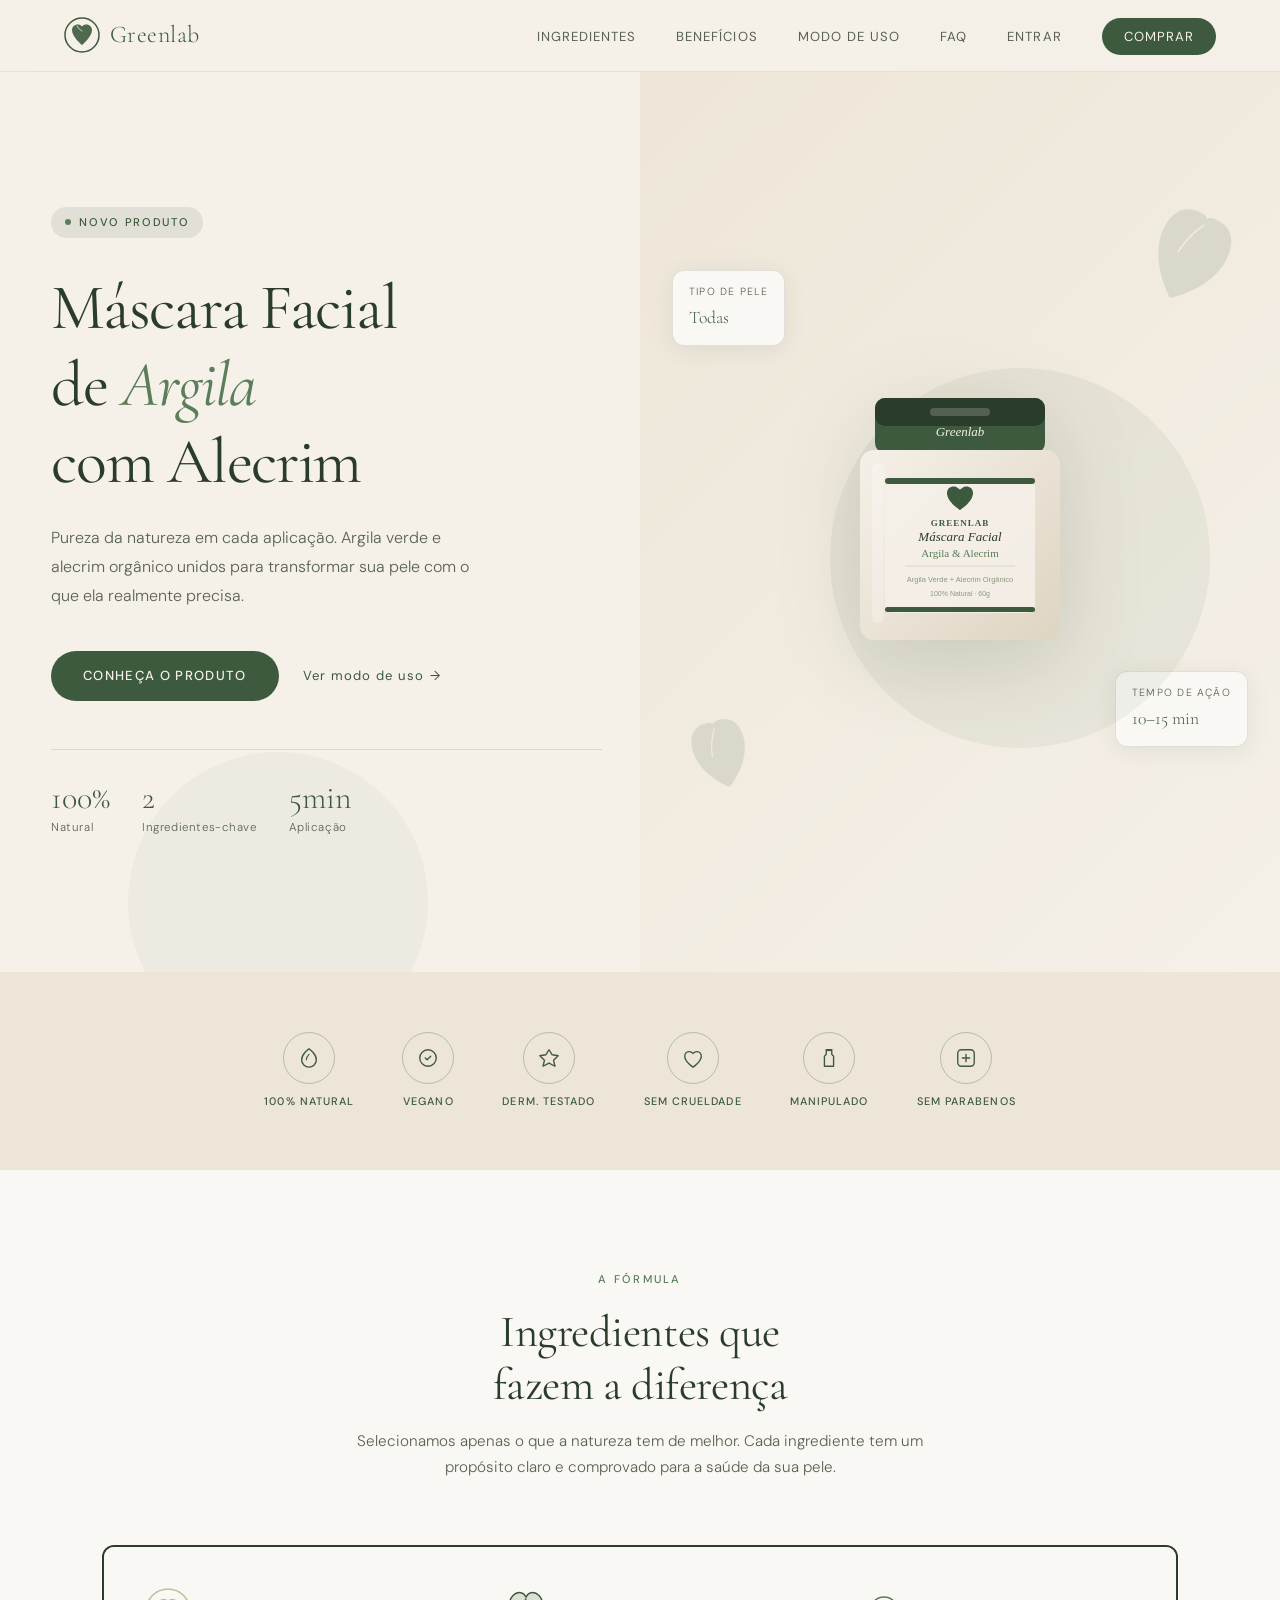
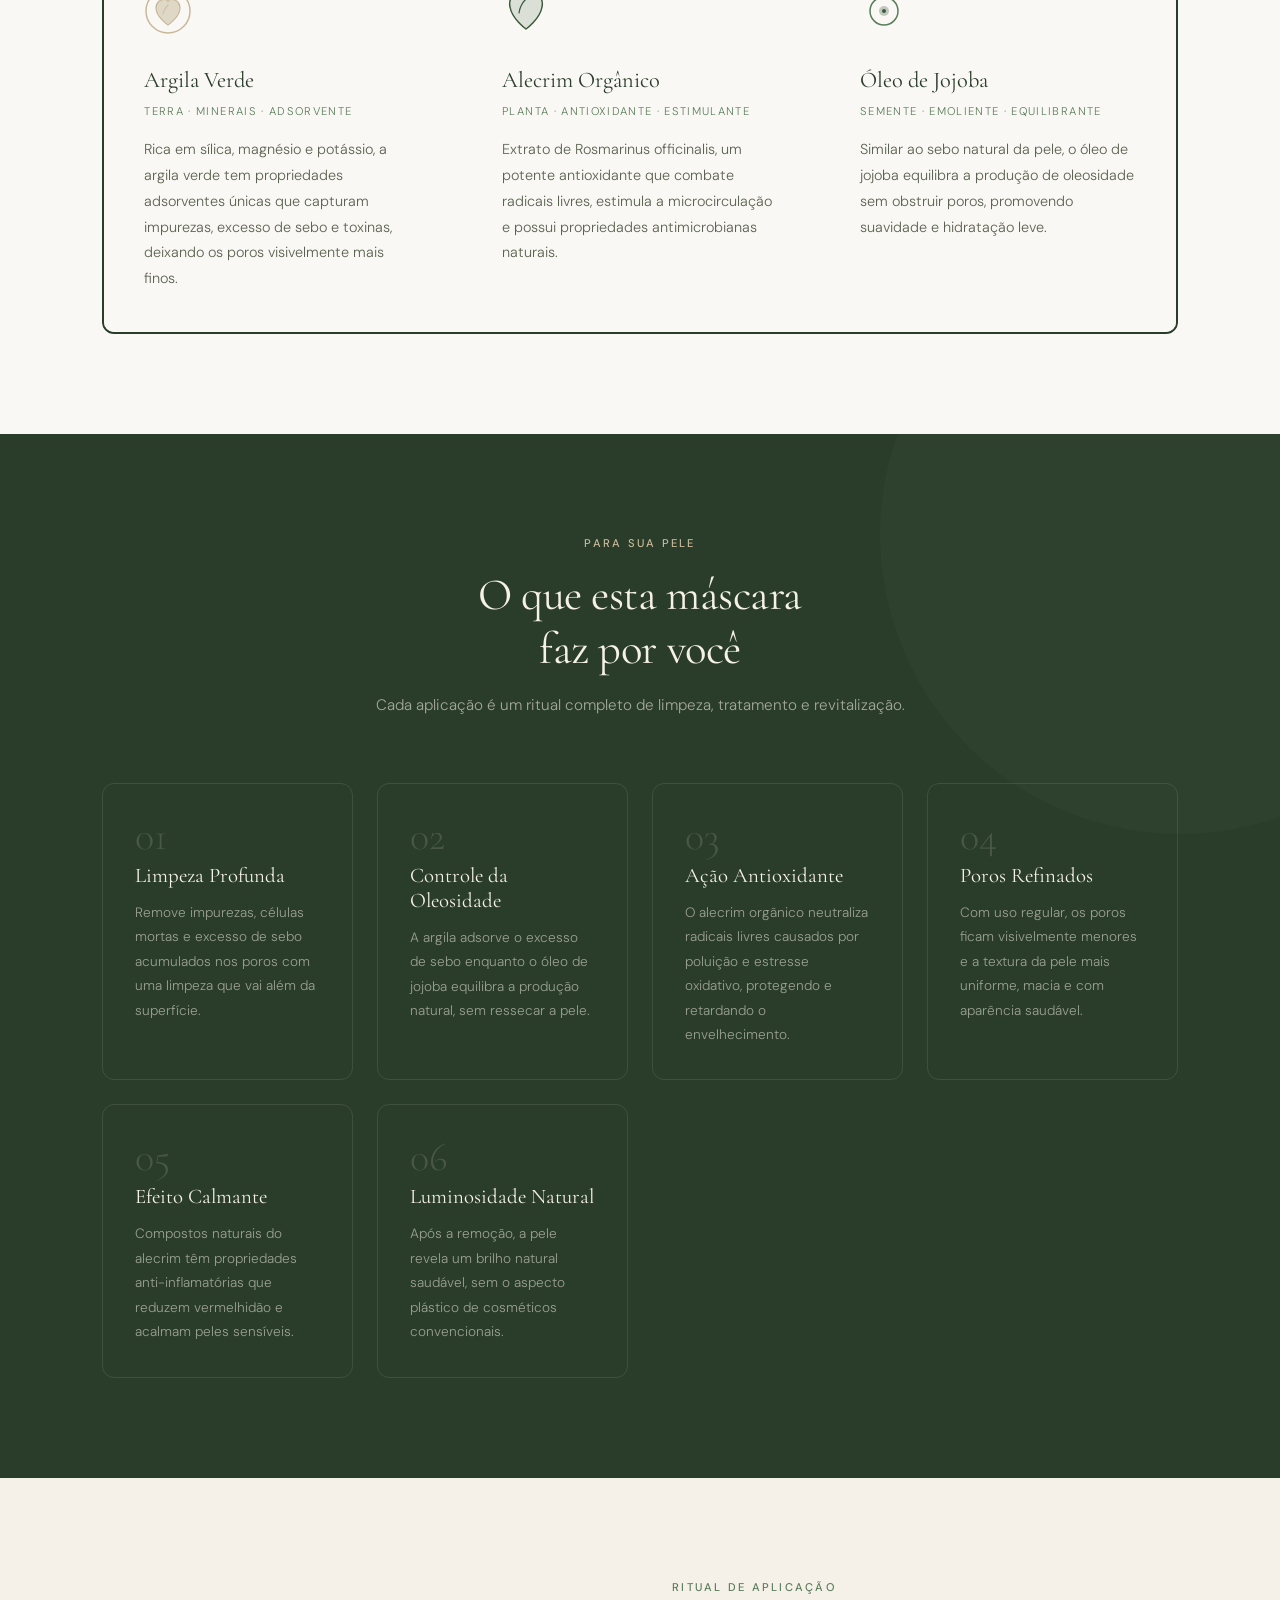
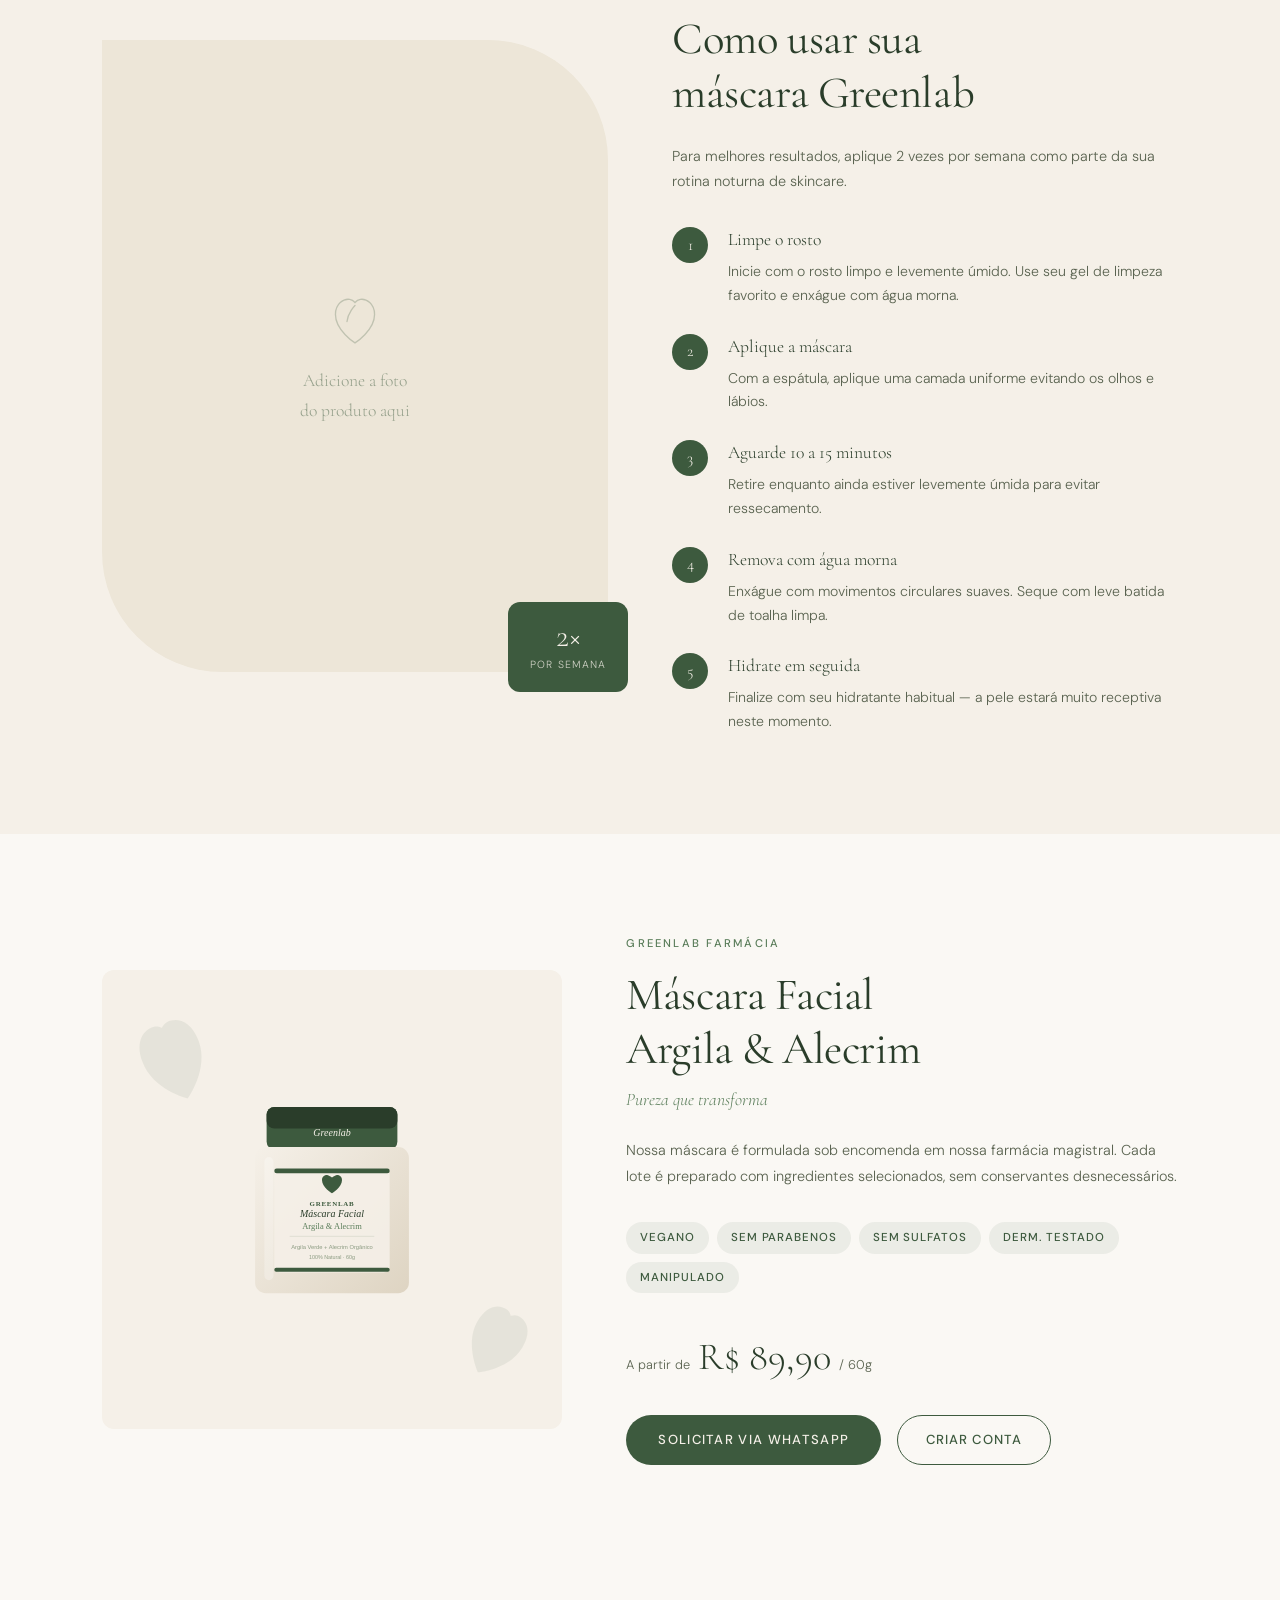
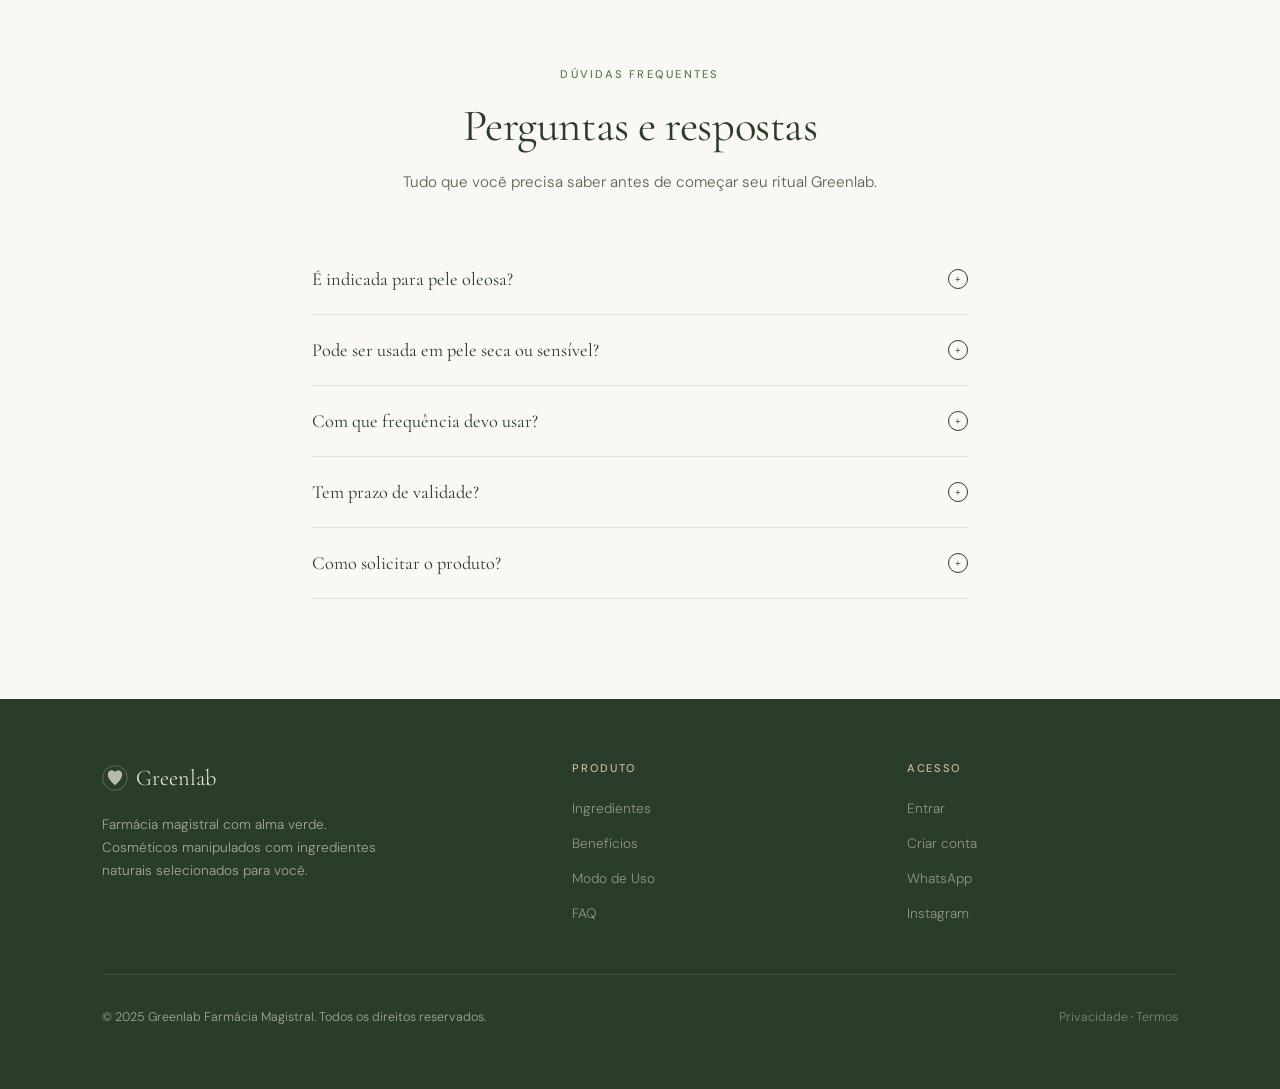
==== Site/index.html @ e1a7a946 "Criação do front" ====
<!DOCTYPE html>
<html lang="pt-BR">
<head>
  <meta charset="UTF-8" />
  <meta name="viewport" content="width=device-width, initial-scale=1.0" />
  <title>Greenlab — Máscara Facial de Argila com Alecrim</title>
  <link href="https://fonts.googleapis.com/css2?family=Cormorant+Garamond:ital,wght@0,300;0,400;0,500;0,600;1,300;1,400&family=DM+Sans:wght@300;400;500&display=swap" rel="stylesheet" />
  <!-- CSS global (variáveis, botões, nav, footer) -->
  <link rel="stylesheet" href="css/style.css" />
  <!-- CSS específico desta página -->
  <link rel="stylesheet" href="css/home.css" />
</head>
<body>

  <!-- ==================== NAVBAR ==================== -->
  <nav>
    <a href="index.html" class="nav-logo">
      <svg width="36" height="36" viewBox="0 0 36 36" fill="none">
        <circle cx="18" cy="18" r="17" stroke="#3d5a3e" stroke-width="1.5"/>
        <path d="M18 28C18 28 8 20 8 13C8 9.5 11 7 14.5 7.5C16 7.7 17 8.5 18 9.5C19 8.5 20 7.7 21.5 7.5C25 7 28 9.5 28 13C28 20 18 28 18 28Z" fill="#3d5a3e" opacity="0.9"/>
        <path d="M18 14C18 14 14 12 13 9" stroke="#f5f0e8" stroke-width="0.8" stroke-linecap="round"/>
      </svg>
      <span class="nav-logo-text">Greenlab</span>
    </a>

    <ul class="nav-links">
      <li><a href="#ingredientes">Ingredientes</a></li>
      <li><a href="#beneficios">Benefícios</a></li>
      <li><a href="#modo-uso">Modo de Uso</a></li>
      <li><a href="#faq">FAQ</a></li>
      <li><a href="login.html">Entrar</a></li>
      <li><a href="#produto" class="nav-cta">Comprar</a></li>
    </ul>

    <button class="nav-hamburger" aria-label="Abrir menu">
      <span></span><span></span><span></span>
    </button>
  </nav>

  <!-- ==================== HERO ==================== -->
  <section class="hero">
    <div class="hero-content">
      <div class="hero-badge animate-fadein">Novo Produto</div>

      <h1 class="animate-fadein-d1">
        Máscara Facial<br>
        de <em>Argila</em><br>
        com Alecrim
      </h1>

      <p class="hero-desc animate-fadein-d2">
        Pureza da natureza em cada aplicação. Argila verde e alecrim orgânico
        unidos para transformar sua pele com o que ela realmente precisa.
      </p>

      <div class="hero-actions animate-fadein-d3">
        <a href="#produto" class="btn-primary">Conheça o produto</a>
        <a href="#modo-uso" class="btn-ghost">Ver modo de uso</a>
      </div>

      <div class="hero-stats animate-fadein-d4">
        <div>
          <div class="hero-stat-number">100%</div>
          <div class="hero-stat-label">Natural</div>
        </div>
        <div>
          <div class="hero-stat-number">2</div>
          <div class="hero-stat-label">Ingredientes-chave</div>
        </div>
        <div>
          <div class="hero-stat-number">5min</div>
          <div class="hero-stat-label">Aplicação</div>
        </div>
      </div>
    </div>

    <div class="hero-visual">
      <svg class="hero-leaf hero-leaf-1" viewBox="0 0 80 100" fill="none">
        <path d="M40 95C40 95 5 70 5 35C5 10 20 3 35 5C38 5.5 39.5 7 40 8.5C40.5 7 42 5.5 45 5C60 3 75 10 75 35C75 70 40 95 40 95Z" fill="#3d5a3e"/>
        <path d="M40 15C40 15 30 30 28 50" stroke="#f5f0e8" stroke-width="1.5" stroke-linecap="round"/>
      </svg>
      <svg class="hero-leaf hero-leaf-2" viewBox="0 0 80 100" fill="none">
        <path d="M40 95C40 95 5 70 5 35C5 10 20 3 35 5C38 5.5 39.5 7 40 8.5C40.5 7 42 5.5 45 5C60 3 75 10 75 35C75 70 40 95 40 95Z" fill="#3d5a3e"/>
        <path d="M40 15C40 15 30 30 28 50" stroke="#f5f0e8" stroke-width="1.5" stroke-linecap="round"/>
      </svg>

      <div class="hero-product-wrap">
        <div class="hero-product-bg"></div>
        <!-- Ilustração do pote -->
        <svg class="product-jar float-anim" viewBox="0 0 260 300" fill="none">
          <defs>
            <linearGradient id="jg" x1="30" y1="82" x2="230" y2="272" gradientUnits="userSpaceOnUse">
              <stop offset="0%" stop-color="#f5f0e8"/>
              <stop offset="100%" stop-color="#ded4c2"/>
            </linearGradient>
          </defs>
          <rect x="45" y="30" width="170" height="55" rx="10" fill="#3d5a3e"/>
          <rect x="45" y="30" width="170" height="28" rx="10" fill="#2a3d2a"/>
          <rect x="100" y="40" width="60" height="8" rx="4" fill="rgba(245,240,232,0.2)"/>
          <text x="130" y="68" font-family="Georgia,serif" font-size="13" fill="#f5f0e8" text-anchor="middle" font-style="italic">Greenlab</text>
          <rect x="30" y="82" width="200" height="190" rx="14" fill="url(#jg)"/>
          <rect x="55" y="110" width="150" height="135" rx="8" fill="#f5f0e8" opacity="0.9"/>
          <rect x="55" y="110" width="150" height="6" rx="3" fill="#3d5a3e"/>
          <path d="M130 142C130 142 117 134 117 125C117 120 121 118 124.5 118.5C126 118.7 127 119.5 130 121.5C133 119.5 134 118.7 135.5 118.5C139 118 143 120 143 125C143 134 130 142 130 142Z" fill="#3d5a3e"/>
          <text x="130" y="158" font-family="Georgia,serif" font-size="9" fill="#3d5a3e" text-anchor="middle" font-weight="bold" letter-spacing="1">GREENLAB</text>
          <text x="130" y="173" font-family="Georgia,serif" font-size="13" fill="#2a3d2a" text-anchor="middle" font-style="italic">Máscara Facial</text>
          <text x="130" y="189" font-family="Georgia,serif" font-size="11" fill="#5a7d5a" text-anchor="middle">Argila &amp; Alecrim</text>
          <line x1="75" y1="198" x2="185" y2="198" stroke="#3d5a3e" stroke-width="0.5" opacity="0.3"/>
          <text x="130" y="214" font-family="sans-serif" font-size="7.5" fill="#8a9a80" text-anchor="middle">Argila Verde + Alecrim Orgânico</text>
          <text x="130" y="228" font-family="sans-serif" font-size="7" fill="#8a9a80" text-anchor="middle">100% Natural · 60g</text>
          <rect x="55" y="239" width="150" height="5" rx="2.5" fill="#3d5a3e"/>
          <rect x="42" y="95" width="12" height="160" rx="6" fill="rgba(255,255,255,0.25)"/>
        </svg>
      </div>

      <div class="floating-tag floating-tag-1">
        <div class="tag-label">Tipo de pele</div>
        <div class="tag-value">Todas</div>
      </div>
      <div class="floating-tag floating-tag-2">
        <div class="tag-label">Tempo de ação</div>
        <div class="tag-value">10–15 min</div>
      </div>
    </div>
  </section>

  <!-- ==================== SELOS ==================== -->
  <div class="selos">
    <div class="selo">
      <div class="selo-icon-wrap">
        <svg width="22" height="22" viewBox="0 0 24 24" fill="none"><path d="M12 2C12 2 4 7 4 14C4 18.4 7.6 22 12 22C16.4 22 20 18.4 20 14C20 7 12 2 12 2Z" stroke="#3d5a3e" stroke-width="1.5" fill="none"/><path d="M12 8C12 8 9 11 9 14" stroke="#3d5a3e" stroke-width="1.2" stroke-linecap="round"/></svg>
      </div>
      <span class="selo-label">100% Natural</span>
    </div>
    <div class="selo">
      <div class="selo-icon-wrap">
        <svg width="22" height="22" viewBox="0 0 24 24" fill="none"><circle cx="12" cy="12" r="9" stroke="#3d5a3e" stroke-width="1.5"/><path d="M9 12L11 14L15 10" stroke="#3d5a3e" stroke-width="1.5" stroke-linecap="round" stroke-linejoin="round"/></svg>
      </div>
      <span class="selo-label">Vegano</span>
    </div>
    <div class="selo">
      <div class="selo-icon-wrap">
        <svg width="22" height="22" viewBox="0 0 24 24" fill="none"><path d="M12 3L15.5 8.5L22 9.5L17 14.5L18.5 21L12 17.5L5.5 21L7 14.5L2 9.5L8.5 8.5Z" stroke="#3d5a3e" stroke-width="1.5" fill="none" stroke-linejoin="round"/></svg>
      </div>
      <span class="selo-label">Derm. Testado</span>
    </div>
    <div class="selo">
      <div class="selo-icon-wrap">
        <svg width="22" height="22" viewBox="0 0 24 24" fill="none"><path d="M12 22C12 22 3 16 3 10C3 7 5.5 5 8 5C9.5 5 11 5.8 12 7C13 5.8 14.5 5 16 5C18.5 5 21 7 21 10C21 16 12 22 12 22Z" stroke="#3d5a3e" stroke-width="1.5" fill="none"/></svg>
      </div>
      <span class="selo-label">Sem Crueldade</span>
    </div>
    <div class="selo">
      <div class="selo-icon-wrap">
        <svg width="22" height="22" viewBox="0 0 24 24" fill="none"><path d="M9 3H15V8L17 10V21H7V10L9 8V3Z" stroke="#3d5a3e" stroke-width="1.5" stroke-linejoin="round" fill="none"/><path d="M9 3C9 3 12 5 15 3" stroke="#3d5a3e" stroke-width="1.2" stroke-linecap="round"/></svg>
      </div>
      <span class="selo-label">Manipulado</span>
    </div>
    <div class="selo">
      <div class="selo-icon-wrap">
        <svg width="22" height="22" viewBox="0 0 24 24" fill="none"><rect x="3" y="3" width="18" height="18" rx="4" stroke="#3d5a3e" stroke-width="1.5" fill="none"/><path d="M8 12H16M12 8V16" stroke="#3d5a3e" stroke-width="1.5" stroke-linecap="round"/></svg>
      </div>
      <span class="selo-label">Sem Parabenos</span>
    </div>
  </div>

  <!-- ==================== INGREDIENTES ==================== -->
  <section class="ingredientes" id="ingredientes">
    <div class="section-header">
      <span class="overline">A fórmula</span>
      <h2>Ingredientes que<br>fazem a diferença</h2>
      <p>Selecionamos apenas o que a natureza tem de melhor. Cada ingrediente tem um propósito claro e comprovado para a saúde da sua pele.</p>
    </div>

    <div class="ingredientes-grid">
      <div class="ingrediente-card">
        <svg class="ing-icon" viewBox="0 0 48 48" fill="none">
          <circle cx="24" cy="24" r="22" stroke="#c8b99a" stroke-width="1.5"/>
          <path d="M24 38C24 38 12 30 12 21C12 15 17 12 21 12.5C22.5 12.7 23.5 13.5 24 14.5C24.5 13.5 25.5 12.7 27 12.5C31 12 36 15 36 21C36 30 24 38 24 38Z" fill="#c8b99a" opacity="0.5"/>
          <path d="M24 38C24 38 12 30 12 21C12 15 17 12 21 12.5C22.5 12.7 23.5 13.5 24 14.5C24.5 13.5 25.5 12.7 27 12.5C31 12 36 15 36 21C36 30 24 38 24 38Z" stroke="#c8b99a" stroke-width="1.2" fill="none"/>
          <path d="M24 18C24 18 20 22 19 27" stroke="#c8b99a" stroke-width="1.2" stroke-linecap="round" opacity="0.7"/>
        </svg>
        <h3 class="ing-nome">Argila Verde</h3>
        <p class="ing-origem">Terra · Minerais · Adsorvente</p>
        <p class="ing-desc">Rica em sílica, magnésio e potássio, a argila verde tem propriedades adsorventes únicas que capturam impurezas, excesso de sebo e toxinas, deixando os poros visivelmente mais finos.</p>
      </div>

      <div class="ingrediente-card">
        <svg class="ing-icon" viewBox="0 0 48 48" fill="none">
          <path d="M24 42C24 42 10 32 8 20C6 10 14 4 20 6C22 6.5 23 8 24 10C25 8 26 6.5 28 6C34 4 42 10 40 20C38 32 24 42 24 42Z" fill="#5a7d5a" opacity="0.2"/>
          <path d="M24 42C24 42 10 32 8 20C6 10 14 4 20 6C22 6.5 23 8 24 10C25 8 26 6.5 28 6C34 4 42 10 40 20C38 32 24 42 24 42Z" stroke="#3d5a3e" stroke-width="1.5" fill="none"/>
          <path d="M24 12C24 12 18 18 17 26" stroke="#3d5a3e" stroke-width="1.2" stroke-linecap="round"/>
        </svg>
        <h3 class="ing-nome">Alecrim Orgânico</h3>
        <p class="ing-origem">Planta · Antioxidante · Estimulante</p>
        <p class="ing-desc">Extrato de Rosmarinus officinalis, um potente antioxidante que combate radicais livres, estimula a microcirculação e possui propriedades antimicrobianas naturais.</p>
      </div>

      <div class="ingrediente-card">
        <svg class="ing-icon" viewBox="0 0 48 48" fill="none">
          <circle cx="24" cy="24" r="14" stroke="#5a7d5a" stroke-width="1.5" fill="none"/>
          <circle cx="24" cy="24" r="5" fill="#3d5a3e" opacity="0.3"/>
          <circle cx="24" cy="24" r="2" fill="#3d5a3e"/>
        </svg>
        <h3 class="ing-nome">Óleo de Jojoba</h3>
        <p class="ing-origem">Semente · Emoliente · Equilibrante</p>
        <p class="ing-desc">Similar ao sebo natural da pele, o óleo de jojoba equilibra a produção de oleosidade sem obstruir poros, promovendo suavidade e hidratação leve.</p>
      </div>
    </div>
  </section>

  <!-- ==================== BENEFÍCIOS ==================== -->
  <section class="beneficios" id="beneficios">
    <div class="section-header">
      <span class="overline">Para sua pele</span>
      <h2>O que esta máscara<br>faz por você</h2>
      <p>Cada aplicação é um ritual completo de limpeza, tratamento e revitalização.</p>
    </div>

    <div class="beneficios-grid">
      <div class="beneficio-item">
        <div class="ben-num">01</div>
        <h3 class="ben-titulo">Limpeza Profunda</h3>
        <p class="ben-desc">Remove impurezas, células mortas e excesso de sebo acumulados nos poros com uma limpeza que vai além da superfície.</p>
      </div>
      <div class="beneficio-item">
        <div class="ben-num">02</div>
        <h3 class="ben-titulo">Controle da Oleosidade</h3>
        <p class="ben-desc">A argila adsorve o excesso de sebo enquanto o óleo de jojoba equilibra a produção natural, sem ressecar a pele.</p>
      </div>
      <div class="beneficio-item">
        <div class="ben-num">03</div>
        <h3 class="ben-titulo">Ação Antioxidante</h3>
        <p class="ben-desc">O alecrim orgânico neutraliza radicais livres causados por poluição e estresse oxidativo, protegendo e retardando o envelhecimento.</p>
      </div>
      <div class="beneficio-item">
        <div class="ben-num">04</div>
        <h3 class="ben-titulo">Poros Refinados</h3>
        <p class="ben-desc">Com uso regular, os poros ficam visivelmente menores e a textura da pele mais uniforme, macia e com aparência saudável.</p>
      </div>
      <div class="beneficio-item">
        <div class="ben-num">05</div>
        <h3 class="ben-titulo">Efeito Calmante</h3>
        <p class="ben-desc">Compostos naturais do alecrim têm propriedades anti-inflamatórias que reduzem vermelhidão e acalmam peles sensíveis.</p>
      </div>
      <div class="beneficio-item">
        <div class="ben-num">06</div>
        <h3 class="ben-titulo">Luminosidade Natural</h3>
        <p class="ben-desc">Após a remoção, a pele revela um brilho natural saudável, sem o aspecto plástico de cosméticos convencionais.</p>
      </div>
    </div>
  </section>

  <!-- ==================== MODO DE USO ==================== -->
  <section class="modo-uso" id="modo-uso">
    <div class="modo-uso-inner">
      <div class="modo-uso-visual" style="position:relative">
        <div class="uso-img-wrap">
          <div class="uso-placeholder">
            <svg width="64" height="64" viewBox="0 0 72 72" fill="none" style="opacity:0.25">
              <path d="M36 64C36 64 14 50 14 32C14 20 23 14 30 15C32.5 15.4 34.5 16.8 36 18.5C37.5 16.8 39.5 15.4 42 15C49 14 58 20 58 32C58 50 36 64 36 64Z" stroke="#3d5a3e" stroke-width="1.5" fill="none"/>
              <path d="M36 22C36 22 28 30 27 40" stroke="#3d5a3e" stroke-width="1.5" stroke-linecap="round"/>
            </svg>
            <p class="uso-placeholder-text">Adicione a foto<br>do produto aqui</p>
          </div>
        </div>
        <div class="uso-badge-float">
          <div class="uso-badge-num">2×</div>
          <div class="uso-badge-text">por semana</div>
        </div>
      </div>

      <div class="modo-uso-content">
        <span class="overline">Ritual de aplicação</span>
        <h2>Como usar sua<br>máscara Greenlab</h2>
        <p style="color:var(--texto-suave);font-size:0.9rem;margin-bottom:0.5rem">
          Para melhores resultados, aplique 2 vezes por semana como parte da sua rotina noturna de skincare.
        </p>
        <div class="passos">
          <div class="passo">
            <div class="passo-num">1</div>
            <div><p class="passo-titulo">Limpe o rosto</p><p class="passo-desc">Inicie com o rosto limpo e levemente úmido. Use seu gel de limpeza favorito e enxágue com água morna.</p></div>
          </div>
          <div class="passo">
            <div class="passo-num">2</div>
            <div><p class="passo-titulo">Aplique a máscara</p><p class="passo-desc">Com a espátula, aplique uma camada uniforme evitando os olhos e lábios.</p></div>
          </div>
          <div class="passo">
            <div class="passo-num">3</div>
            <div><p class="passo-titulo">Aguarde 10 a 15 minutos</p><p class="passo-desc">Retire enquanto ainda estiver levemente úmida para evitar ressecamento.</p></div>
          </div>
          <div class="passo">
            <div class="passo-num">4</div>
            <div><p class="passo-titulo">Remova com água morna</p><p class="passo-desc">Enxágue com movimentos circulares suaves. Seque com leve batida de toalha limpa.</p></div>
          </div>
          <div class="passo">
            <div class="passo-num">5</div>
            <div><p class="passo-titulo">Hidrate em seguida</p><p class="passo-desc">Finalize com seu hidratante habitual — a pele estará muito receptiva neste momento.</p></div>
          </div>
        </div>
      </div>
    </div>
  </section>

  <!-- ==================== PRODUTO / CTA ==================== -->
  <section class="produto-cta" id="produto">
    <div class="produto-inner">
      <div class="produto-img-area">
        <svg class="produto-img-leaf produto-img-leaf-1" viewBox="0 0 70 90" fill="none"><path d="M35 85C35 85 5 65 5 35C5 12 18 5 28 6C30.5 6.3 32.5 7.5 35 9.5C37.5 7.5 39.5 6.3 42 6C52 5 65 12 65 35C65 65 35 85 35 85Z" fill="#3d5a3e"/></svg>
        <svg class="produto-img-leaf produto-img-leaf-2" viewBox="0 0 60 80" fill="none"><path d="M30 74C30 74 4 56 4 30C4 10 15 4 24 5C26 5.3 28 6.5 30 8.5C32 6.5 34 5.3 36 5C45 4 56 10 56 30C56 56 30 74 30 74Z" fill="#3d5a3e"/></svg>
        <svg class="produto-jar-big" viewBox="0 0 260 300" fill="none">
          <defs>
            <linearGradient id="jg2" x1="30" y1="82" x2="230" y2="272" gradientUnits="userSpaceOnUse">
              <stop offset="0%" stop-color="#f5f0e8"/><stop offset="100%" stop-color="#ded4c2"/>
            </linearGradient>
          </defs>
          <rect x="45" y="30" width="170" height="55" rx="10" fill="#3d5a3e"/>
          <rect x="45" y="30" width="170" height="28" rx="10" fill="#2a3d2a"/>
          <text x="130" y="68" font-family="Georgia,serif" font-size="13" fill="#f5f0e8" text-anchor="middle" font-style="italic">Greenlab</text>
          <rect x="30" y="82" width="200" height="190" rx="14" fill="url(#jg2)"/>
          <rect x="55" y="110" width="150" height="135" rx="8" fill="#f5f0e8" opacity="0.9"/>
          <rect x="55" y="110" width="150" height="6" rx="3" fill="#3d5a3e"/>
          <path d="M130 142C130 142 117 134 117 125C117 120 121 118 124.5 118.5C126 118.7 127 119.5 130 121.5C133 119.5 134 118.7 135.5 118.5C139 118 143 120 143 125C143 134 130 142 130 142Z" fill="#3d5a3e"/>
          <text x="130" y="158" font-family="Georgia,serif" font-size="9" fill="#3d5a3e" text-anchor="middle" font-weight="bold" letter-spacing="1">GREENLAB</text>
          <text x="130" y="173" font-family="Georgia,serif" font-size="13" fill="#2a3d2a" text-anchor="middle" font-style="italic">Máscara Facial</text>
          <text x="130" y="189" font-family="Georgia,serif" font-size="11" fill="#5a7d5a" text-anchor="middle">Argila &amp; Alecrim</text>
          <line x1="75" y1="198" x2="185" y2="198" stroke="#3d5a3e" stroke-width="0.5" opacity="0.3"/>
          <text x="130" y="214" font-family="sans-serif" font-size="7.5" fill="#8a9a80" text-anchor="middle">Argila Verde + Alecrim Orgânico</text>
          <text x="130" y="228" font-family="sans-serif" font-size="7" fill="#8a9a80" text-anchor="middle">100% Natural · 60g</text>
          <rect x="55" y="239" width="150" height="5" rx="2.5" fill="#3d5a3e"/>
          <rect x="42" y="95" width="12" height="160" rx="6" fill="rgba(255,255,255,0.25)"/>
        </svg>
      </div>

      <div class="produto-info">
        <span class="overline">Greenlab Farmácia</span>
        <h2>Máscara Facial<br>Argila &amp; Alecrim</h2>
        <p class="produto-subtitulo">Pureza que transforma</p>
        <p class="produto-desc">Nossa máscara é formulada sob encomenda em nossa farmácia magistral. Cada lote é preparado com ingredientes selecionados, sem conservantes desnecessários.</p>
        <div class="produto-tags">
          <span class="produto-tag">Vegano</span>
          <span class="produto-tag">Sem Parabenos</span>
          <span class="produto-tag">Sem Sulfatos</span>
          <span class="produto-tag">Derm. Testado</span>
          <span class="produto-tag">Manipulado</span>
        </div>
        <div class="produto-preco">
          <span class="preco-label">A partir de</span>
          <span class="preco-valor">R$ 89,90</span>
          <span class="preco-ml">/ 60g</span>
        </div>
        <div class="produto-acoes">
          <a href="https://wa.me/5516900000000" class="btn-primary">Solicitar via WhatsApp</a>
          <a href="cadastro.html" class="btn-secondary">Criar conta</a>
        </div>
      </div>
    </div>
  </section>

  <!-- ==================== FAQ ==================== -->
  <section class="faq" id="faq">
    <div class="section-header">
      <span class="overline">Dúvidas frequentes</span>
      <h2>Perguntas e respostas</h2>
      <p>Tudo que você precisa saber antes de começar seu ritual Greenlab.</p>
    </div>

    <div class="faq-list">
      <div class="faq-item">
        <button class="faq-question" onclick="toggleFaq(this)">É indicada para pele oleosa?<span class="faq-icon">+</span></button>
        <div class="faq-answer">Sim! A argila verde é especialmente eficaz para peles oleosas e mistas. O óleo de jojoba complementa esse equilíbrio sinalizando à pele que ela não precisa produzir mais oleosidade.</div>
      </div>
      <div class="faq-item">
        <button class="faq-question" onclick="toggleFaq(this)">Pode ser usada em pele seca ou sensível?<span class="faq-icon">+</span></button>
        <div class="faq-answer">Pode, com cuidado. Para peles secas, retire antes de secar completamente (em torno de 8 minutos). Para peles sensíveis, comece com 1 aplicação por semana. Consulte nosso farmacêutico para ajustes na fórmula.</div>
      </div>
      <div class="faq-item">
        <button class="faq-question" onclick="toggleFaq(this)">Com que frequência devo usar?<span class="faq-icon">+</span></button>
        <div class="faq-answer">Para peles oleosas ou mistas, 2 a 3 vezes por semana é o ideal. Para peles normais e secas, 1 vez por semana já traz excelentes resultados.</div>
      </div>
      <div class="faq-item">
        <button class="faq-question" onclick="toggleFaq(this)">Tem prazo de validade?<span class="faq-icon">+</span></button>
        <div class="faq-answer">Por ser um produto manipulado com ingredientes naturais, o prazo de validade é de 6 meses a partir da data de manipulação. Mantenha em local fresco e seco, longe da luz solar.</div>
      </div>
      <div class="faq-item">
        <button class="faq-question" onclick="toggleFaq(this)">Como solicitar o produto?<span class="faq-icon">+</span></button>
        <div class="faq-answer">Nossa máscara é manipulada sob encomenda. Solicite via WhatsApp, telefone ou presencialmente. O prazo de entrega após confirmação é de 2 a 3 dias úteis.</div>
      </div>
    </div>
  </section>

  <!-- ==================== FOOTER ==================== -->
  <footer>
    <div class="footer-inner">
      <div>
        <div class="footer-brand">
          <svg width="26" height="26" viewBox="0 0 36 36" fill="none"><circle cx="18" cy="18" r="17" stroke="rgba(245,240,232,0.3)" stroke-width="1.2"/><path d="M18 28C18 28 8 20 8 13C8 9.5 11 7 14.5 7.5C16 7.7 17 8.5 18 9.5C19 8.5 20 7.7 21.5 7.5C25 7 28 9.5 28 13C28 20 18 28 18 28Z" fill="rgba(245,240,232,0.7)"/></svg>
          <span class="footer-brand-text">Greenlab</span>
        </div>
        <p class="footer-tagline">Farmácia magistral com alma verde.<br>Cosméticos manipulados com ingredientes<br>naturais selecionados para você.</p>
      </div>
      <div>
        <p class="footer-col-title">Produto</p>
        <ul class="footer-links">
          <li><a href="#ingredientes">Ingredientes</a></li>
          <li><a href="#beneficios">Benefícios</a></li>
          <li><a href="#modo-uso">Modo de Uso</a></li>
          <li><a href="#faq">FAQ</a></li>
        </ul>
      </div>
      <div>
        <p class="footer-col-title">Acesso</p>
        <ul class="footer-links">
          <li><a href="login.html">Entrar</a></li>
          <li><a href="cadastro.html">Criar conta</a></li>
          <li><a href="https://wa.me/5513996491276">WhatsApp</a></li>
          <li><a href="#">Instagram</a></li>
        </ul>
      </div>
    </div>
    <div class="footer-bottom">
      <span>© 2025 Greenlab Farmácia Magistral. Todos os direitos reservados.</span>
      <span><a href="#">Privacidade</a> · <a href="#">Termos</a></span>
    </div>
  </footer>

  <script>
    function toggleFaq(btn) {
      const item = btn.closest('.faq-item');
      const isOpen = item.classList.contains('open');
      document.querySelectorAll('.faq-item.open').forEach(el => el.classList.remove('open'));
      if (!isOpen) item.classList.add('open');
    }

    const observer = new IntersectionObserver(entries => {
      entries.forEach(e => {
        if (e.isIntersecting) {
          e.target.style.opacity = '1';
          e.target.style.transform = 'translateY(0)';
        }
      });
    }, { threshold: 0.1 });

    document.querySelectorAll('.ingrediente-card, .beneficio-item, .passo, .selo').forEach(el => {
      el.style.opacity = '0';
      el.style.transform = 'translateY(20px)';
      el.style.transition = 'opacity 0.6s ease, transform 0.6s ease';
      observer.observe(el);
    });
  </script>
  <script>
    // Menu mobile toggle
    const navHamburger = document.querySelector('.nav-hamburger');
    const navLinks = document.querySelector('.nav-links');
    if (navHamburger && navLinks) {
      navHamburger.addEventListener('click', function() {
        navLinks.classList.toggle('open');
        navHamburger.classList.toggle('active');
      });
    }
  </script>
</body>
</html>
---- Site/css/style.css ----
/* ============================================================
   GREENLAB — STYLE.CSS
   CSS Global: variáveis, reset, tipografia, botões, nav, footer
   ============================================================ */

/* ------------------------------------------------------------
   VARIÁVEIS GLOBAIS
   ------------------------------------------------------------ */
:root {
  --verde:        #3d5a3e;
  --verde-claro:  #5a7d5a;
  --verde-musgo:  #2a3d2a;
  --creme:        #f5f0e8;
  --creme-escuro: #ede6d8;
  --branco:       #faf8f4;
  --texto:        #2a3020;
  --texto-suave:  #5a6350;
  --detalhe:      #c8b99a;

  --fonte-titulo: 'Cormorant Garamond', Georgia, serif;
  --fonte-corpo:  'DM Sans', sans-serif;

  --raio:    2px;
  --raio-lg: 12px;
  --sombra:  0 4px 24px rgba(42, 61, 34, 0.08);

  --nav-height: 72px;
}

/* ------------------------------------------------------------
   RESET
   ------------------------------------------------------------ */
*, *::before, *::after {
  box-sizing: border-box;
  margin: 0;
  padding: 0;
}

html { scroll-behavior: smooth; }

body {
  background: var(--branco);
  color: var(--texto);
  font-family: var(--fonte-corpo);
  font-weight: 300;
  line-height: 1.7;
  font-size: 16px;
  overflow-x: hidden;
}

img { display: block; max-width: 100%; }

a { text-decoration: none; }

/* ------------------------------------------------------------
   TIPOGRAFIA
   ------------------------------------------------------------ */
h1, h2, h3, h4 {
  font-family: var(--fonte-titulo);
  font-weight: 400;
  line-height: 1.2;
}

h1 { font-size: clamp(2.4rem, 5vw, 4rem); letter-spacing: -0.02em; }
h2 { font-size: clamp(1.8rem, 3.5vw, 2.8rem); letter-spacing: -0.01em; }
h3 { font-size: clamp(1.3rem, 2vw, 1.8rem); }

.overline {
  display: block;
  font-family: var(--fonte-corpo);
  font-size: 0.7rem;
  font-weight: 500;
  letter-spacing: 0.2em;
  text-transform: uppercase;
  color: var(--verde-claro);
}

/* ------------------------------------------------------------
   BOTÕES
   ------------------------------------------------------------ */
.btn-primary {
  display: inline-block;
  background: var(--verde);
  color: var(--creme);
  padding: 14px 32px;
  border-radius: 40px;
  font-family: var(--fonte-corpo);
  font-size: 0.82rem;
  font-weight: 500;
  letter-spacing: 0.1em;
  text-transform: uppercase;
  border: none;
  cursor: pointer;
  transition: background 0.2s, transform 0.15s, box-shadow 0.2s;
}
.btn-primary:hover {
  background: var(--verde-musgo);
  transform: translateY(-2px);
  box-shadow: 0 8px 24px rgba(42, 61, 34, 0.2);
}

.btn-secondary {
  display: inline-block;
  background: transparent;
  color: var(--verde);
  padding: 13px 28px;
  border-radius: 40px;
  border: 1.5px solid var(--verde);
  font-family: var(--fonte-corpo);
  font-size: 0.82rem;
  font-weight: 500;
  letter-spacing: 0.08em;
  text-transform: uppercase;
  cursor: pointer;
  transition: background 0.2s, color 0.2s;
}
.btn-secondary:hover {
  background: var(--verde);
  color: var(--creme);
}

.btn-ghost {
  display: inline-flex;
  align-items: center;
  gap: 6px;
  color: var(--verde);
  font-size: 0.82rem;
  font-weight: 400;
  letter-spacing: 0.08em;
  background: none;
  border: none;
  cursor: pointer;
  transition: gap 0.2s;
}
.btn-ghost::after { content: '→'; }
.btn-ghost:hover  { gap: 10px; }

/* ------------------------------------------------------------
   SECTION HEADER (padrão reutilizável)
   ------------------------------------------------------------ */
.section-header {
  text-align: center;
  max-width: 600px;
  margin: 0 auto 4rem;
}
.section-header .overline { margin-bottom: 1rem; }
.section-header h2 { color: var(--verde-musgo); margin-bottom: 1rem; }
.section-header p  { color: var(--texto-suave); font-size: 0.95rem; }

/* ------------------------------------------------------------
   NAVBAR
   ------------------------------------------------------------ */
nav {
  position: fixed;
  top: 0; left: 0; right: 0;
  z-index: 100;
  background: rgba(245, 240, 232, 0.92);
  backdrop-filter: blur(12px);
  -webkit-backdrop-filter: blur(12px);
  border-bottom: 1px solid rgba(61, 90, 62, 0.1);
  padding: 0 5%;
  height: var(--nav-height);
  display: flex;
  align-items: center;
  justify-content: space-between;
}

.nav-logo {
  display: flex;
  align-items: center;
  gap: 10px;
  text-decoration: none;
}
.nav-logo-text {
  font-family: var(--fonte-titulo);
  font-size: 1.5rem;
  color: var(--verde);
  letter-spacing: 0.02em;
}

.nav-links {
  display: flex;
  list-style: none;
  gap: 2.5rem;
}
.nav-links a {
  color: var(--texto-suave);
  font-size: 0.82rem;
  letter-spacing: 0.08em;
  text-transform: uppercase;
  font-weight: 400;
  transition: color 0.2s;
}
.nav-links a:hover { color: var(--verde); }

.nav-cta {
  background: var(--verde) !important;
  color: var(--creme) !important;
  padding: 10px 22px;
  border-radius: 40px;
  transition: background 0.2s, transform 0.15s !important;
}
.nav-cta:hover {
  background: var(--verde-musgo) !important;
  transform: translateY(-1px);
}

.nav-hamburger {
  display: none;
  flex-direction: column;
  gap: 5px;
  background: none;
  border: none;
  cursor: pointer;
  padding: 4px;
}
.nav-hamburger span {
  display: block;
  width: 24px; height: 1.5px;
  background: var(--verde);
  transition: all 0.3s;
}

/* ------------------------------------------------------------
   SELOS (faixa reutilizável)
   ------------------------------------------------------------ */
.selos {
  padding: 60px 8%;
  background: var(--creme-escuro);
  display: flex;
  justify-content: center;
  gap: 3rem;
  flex-wrap: wrap;
  align-items: center;
}
.selo {
  display: flex;
  flex-direction: column;
  align-items: center;
  gap: 0.5rem;
  text-align: center;
}
.selo-icon-wrap {
  width: 52px; height: 52px;
  border-radius: 50%;
  border: 1.5px solid rgba(61, 90, 62, 0.3);
  display: flex;
  align-items: center;
  justify-content: center;
}
.selo-label {
  font-size: 0.68rem;
  font-weight: 500;
  letter-spacing: 0.1em;
  text-transform: uppercase;
  color: var(--verde);
}

/* ------------------------------------------------------------
   FOOTER
   ------------------------------------------------------------ */
footer {
  background: var(--verde-musgo);
  color: rgba(245, 240, 232, 0.6);
  padding: 60px 8%;
}
.footer-inner {
  display: grid;
  grid-template-columns: 1.5fr 1fr 1fr;
  gap: 4rem;
  padding-bottom: 3rem;
  border-bottom: 1px solid rgba(245, 240, 232, 0.1);
  margin-bottom: 2rem;
}
.footer-brand {
  display: flex;
  align-items: center;
  gap: 8px;
  margin-bottom: 1rem;
}
.footer-brand-text {
  font-family: var(--fonte-titulo);
  font-size: 1.4rem;
  color: var(--creme);
}
.footer-tagline { font-size: 0.85rem; line-height: 1.7; }
.footer-col-title {
  font-size: 0.7rem;
  font-weight: 500;
  letter-spacing: 0.15em;
  text-transform: uppercase;
  color: var(--detalhe);
  margin-bottom: 1rem;
}
.footer-links {
  list-style: none;
  display: flex;
  flex-direction: column;
  gap: 0.5rem;
}
.footer-links a {
  color: rgba(245, 240, 232, 0.5);
  font-size: 0.85rem;
  transition: color 0.2s;
}
.footer-links a:hover { color: var(--creme); }
.footer-bottom {
  display: flex;
  justify-content: space-between;
  align-items: center;
  font-size: 0.78rem;
  flex-wrap: wrap;
  gap: 1rem;
}
.footer-bottom a { color: rgba(245, 240, 232, 0.4); }

/* ------------------------------------------------------------
   ANIMAÇÕES GLOBAIS
   ------------------------------------------------------------ */
@keyframes fadeUp {
  from { opacity: 0; transform: translateY(24px); }
  to   { opacity: 1; transform: translateY(0); }
}
@keyframes float {
  0%, 100% { transform: translateY(0); }
  50%       { transform: translateY(-10px); }
}

.animate-fadein    { animation: fadeUp 0.7s 0.00s ease both; }
.animate-fadein-d1 { animation: fadeUp 0.7s 0.10s ease both; }
.animate-fadein-d2 { animation: fadeUp 0.7s 0.20s ease both; }
.animate-fadein-d3 { animation: fadeUp 0.7s 0.35s ease both; }
.animate-fadein-d4 { animation: fadeUp 0.7s 0.50s ease both; }
.float-anim        { animation: float 4s ease-in-out infinite; }

/* ------------------------------------------------------------
   RESPONSIVO GLOBAL
   ------------------------------------------------------------ */
@media (max-width: 900px) {
  .nav-links    { display: none; }
  .nav-hamburger { display: flex; }
  .footer-inner { grid-template-columns: 1fr 1fr; }
}
@media (max-width: 600px) {
  .selos        { gap: 1.5rem; }
  .footer-inner { grid-template-columns: 1fr; gap: 2rem; }
}
---- Site/css/home.css ----
/* ============================================================
   GREENLAB — HOME.CSS
   Estilos exclusivos da tela inicial (index.html)
   ============================================================ */

/* ------------------------------------------------------------
   HERO
   ------------------------------------------------------------ */
.hero {
  min-height: 100vh;
  padding-top: var(--nav-height);
  display: grid;
  grid-template-columns: 1fr 1fr;
  align-items: center;
  background: var(--creme);
  position: relative;
  overflow: hidden;
}
.hero::before {
  content: '';
  position: absolute;
  top: -120px; right: -120px;
  width: 500px; height: 500px;
  border-radius: 50%;
  background: rgba(61, 90, 62, 0.05);
  pointer-events: none;
}
.hero::after {
  content: '';
  position: absolute;
  bottom: -80px; left: 10%;
  width: 300px; height: 300px;
  border-radius: 50%;
  background: rgba(61, 90, 62, 0.04);
  pointer-events: none;
}

.hero-content {
  padding: 80px 6% 80px 8%;
  position: relative;
  z-index: 1;
}
.hero-badge {
  display: inline-flex;
  align-items: center;
  gap: 8px;
  background: rgba(61, 90, 62, 0.1);
  color: var(--verde);
  font-size: 0.7rem;
  font-weight: 500;
  letter-spacing: 0.15em;
  text-transform: uppercase;
  padding: 6px 14px;
  border-radius: 40px;
  margin-bottom: 2rem;
}
.hero-badge::before {
  content: '';
  display: block;
  width: 6px; height: 6px;
  border-radius: 50%;
  background: var(--verde-claro);
}

.hero h1           { margin-bottom: 1.5rem; color: var(--verde-musgo); }
.hero h1 em        { font-style: italic; color: var(--verde-claro); }

.hero-desc {
  font-size: 1rem;
  color: var(--texto-suave);
  max-width: 420px;
  margin-bottom: 2.5rem;
  line-height: 1.8;
}
.hero-actions {
  display: flex;
  align-items: center;
  gap: 1.5rem;
  flex-wrap: wrap;
}
.hero-stats {
  display: flex;
  gap: 2rem;
  margin-top: 3rem;
  padding-top: 2rem;
  border-top: 1px solid rgba(61, 90, 62, 0.15);
}
.hero-stat-number {
  font-family: var(--fonte-titulo);
  font-size: 2rem;
  color: var(--verde);
  line-height: 1;
}
.hero-stat-label {
  font-size: 0.72rem;
  color: var(--texto-suave);
  letter-spacing: 0.05em;
  margin-top: 4px;
}

/* Painel visual direito */
.hero-visual {
  height: 100%;
  min-height: 100vh;
  display: flex;
  align-items: center;
  justify-content: center;
  background: linear-gradient(135deg, var(--creme-escuro) 0%, var(--creme) 100%);
  position: relative;
  overflow: hidden;
}
.hero-product-wrap { position: relative; z-index: 1; }
.hero-product-bg {
  position: absolute;
  width: 380px; height: 380px;
  border-radius: 50%;
  background: rgba(61, 90, 62, 0.06);
}
.product-jar {
  width: 260px;
  filter: drop-shadow(0 20px 40px rgba(42, 61, 34, 0.15));
}
.hero-leaf { position: absolute; opacity: 0.12; }
.hero-leaf-1 { top: 15%; right: 8%; width: 80px; transform: rotate(25deg); }
.hero-leaf-2 { bottom: 20%; left: 8%; width: 60px; transform: rotate(-15deg); }

.floating-tag {
  position: absolute;
  background: var(--branco);
  border: 1px solid rgba(61, 90, 62, 0.15);
  border-radius: var(--raio-lg);
  padding: 12px 16px;
  box-shadow: var(--sombra);
}
.floating-tag-1 { top: 22%; left: 5%; }
.floating-tag-2 { bottom: 25%; right: 5%; }
.tag-label {
  font-size: 0.65rem;
  letter-spacing: 0.12em;
  text-transform: uppercase;
  color: var(--texto-suave);
}
.tag-value {
  font-family: var(--fonte-titulo);
  font-size: 1.1rem;
  color: var(--verde);
  margin-top: 2px;
}

/* ------------------------------------------------------------
   INGREDIENTES
   ------------------------------------------------------------ */
.ingredientes {
  padding: 100px 8%;
  background: var(--branco);
}
.ingredientes-grid {
  display: grid;
  grid-template-columns: repeat(auto-fit, minmax(280px, 1fr));
  gap: 2px;
  border: 2px solid var(--verde-musgo);
  border-radius: var(--raio-lg);
  overflow: hidden;
}
.ingrediente-card {
  padding: 2.5rem;
  background: var(--branco);
  transition: background 0.3s;
  cursor: default;
}
.ingrediente-card:hover { background: var(--creme); }
.ing-icon  { width: 48px; height: 48px; margin-bottom: 1.5rem; }
.ing-nome  { font-family: var(--fonte-titulo); font-size: 1.4rem; color: var(--verde-musgo); margin-bottom: 0.5rem; }
.ing-origem { font-size: 0.7rem; letter-spacing: 0.12em; text-transform: uppercase; color: var(--verde-claro); margin-bottom: 1rem; }
.ing-desc  { color: var(--texto-suave); font-size: 0.9rem; line-height: 1.8; }

/* ------------------------------------------------------------
   BENEFÍCIOS
   ------------------------------------------------------------ */
.beneficios {
  padding: 100px 8%;
  background: var(--verde-musgo);
  position: relative;
  overflow: hidden;
}
.beneficios::before {
  content: '';
  position: absolute;
  top: -200px; right: -200px;
  width: 600px; height: 600px;
  border-radius: 50%;
  background: rgba(255,255,255,0.02);
  pointer-events: none;
}
.beneficios .section-header h2 { color: var(--creme); }
.beneficios .section-header .overline { color: var(--detalhe); }
.beneficios .section-header p { color: rgba(245, 240, 232, 0.6); }

.beneficios-grid {
  display: grid;
  grid-template-columns: repeat(auto-fit, minmax(220px, 1fr));
  gap: 1.5rem;
}
.beneficio-item {
  padding: 2rem;
  border: 1px solid rgba(245, 240, 232, 0.1);
  border-radius: var(--raio-lg);
  transition: border-color 0.3s, background 0.3s;
}
.beneficio-item:hover {
  border-color: rgba(245, 240, 232, 0.25);
  background: rgba(245, 240, 232, 0.04);
}
.ben-num {
  font-family: var(--fonte-titulo);
  font-size: 2.5rem;
  color: rgba(245, 240, 232, 0.15);
  line-height: 1;
  margin-bottom: 0.5rem;
}
.ben-titulo { font-family: var(--fonte-titulo); font-size: 1.3rem; color: var(--creme); margin-bottom: 0.75rem; }
.ben-desc   { font-size: 0.85rem; color: rgba(245, 240, 232, 0.55); line-height: 1.8; }

/* ------------------------------------------------------------
   MODO DE USO
   ------------------------------------------------------------ */
.modo-uso { padding: 100px 8%; background: var(--creme); }
.modo-uso-inner {
  display: grid;
  grid-template-columns: 1fr 1fr;
  gap: 6%;
  align-items: center;
}

.uso-img-wrap {
  border-radius: 0 120px 0 120px;
  overflow: hidden;
  background: var(--creme-escuro);
  aspect-ratio: 4/5;
  display: flex;
  align-items: center;
  justify-content: center;
}
.uso-placeholder {
  display: flex;
  flex-direction: column;
  align-items: center;
  justify-content: center;
  gap: 1rem;
  padding: 3rem;
  text-align: center;
}
.uso-placeholder-text {
  font-family: var(--fonte-titulo);
  font-size: 1.1rem;
  color: var(--verde);
  opacity: 0.5;
}

.uso-badge-float {
  position: absolute;
  bottom: -20px; right: -20px;
  background: var(--verde);
  color: var(--creme);
  padding: 18px 22px;
  border-radius: var(--raio-lg);
  text-align: center;
}
.uso-badge-num  { font-family: var(--fonte-titulo); font-size: 2rem; line-height: 1; }
.uso-badge-text { font-size: 0.65rem; letter-spacing: 0.1em; text-transform: uppercase; opacity: 0.8; margin-top: 4px; }

.modo-uso-content .overline { margin-bottom: 1rem; }
.modo-uso-content h2 { color: var(--verde-musgo); margin-bottom: 1.5rem; }

.passos { display: flex; flex-direction: column; gap: 1.5rem; margin-top: 2rem; }
.passo  { display: flex; gap: 1.25rem; align-items: flex-start; }
.passo-num {
  flex-shrink: 0;
  width: 36px; height: 36px;
  border-radius: 50%;
  background: var(--verde);
  color: var(--creme);
  display: flex;
  align-items: center;
  justify-content: center;
  font-family: var(--fonte-titulo);
  font-size: 1rem;
  margin-top: 2px;
}
.passo-titulo { font-family: var(--fonte-titulo); font-size: 1.1rem; color: var(--verde-musgo); margin-bottom: 0.3rem; }
.passo-desc   { font-size: 0.88rem; color: var(--texto-suave); line-height: 1.7; }

/* ------------------------------------------------------------
   PRODUTO / CTA
   ------------------------------------------------------------ */
.produto-cta { padding: 100px 8%; background: var(--branco); }
.produto-inner {
  display: grid;
  grid-template-columns: 1fr 1.2fr;
  gap: 6%;
  align-items: center;
}
.produto-img-area {
  display: flex;
  align-items: center;
  justify-content: center;
  padding: 3rem;
  background: var(--creme);
  border-radius: var(--raio-lg);
  aspect-ratio: 1;
  position: relative;
}
.produto-img-leaf { position: absolute; opacity: 0.08; }
.produto-img-leaf-1 { top: 10%; left: 8%; width: 70px; transform: rotate(-20deg); }
.produto-img-leaf-2 { bottom: 10%; right: 8%; width: 60px; transform: rotate(30deg); }
.produto-jar-big { width: 200px; position: relative; z-index: 1; }

.produto-info .overline    { margin-bottom: 1rem; }
.produto-info h2           { color: var(--verde-musgo); margin-bottom: 0.5rem; }
.produto-subtitulo {
  font-family: var(--fonte-titulo);
  font-style: italic;
  font-size: 1.1rem;
  color: var(--verde-claro);
  margin-bottom: 1.5rem;
}
.produto-desc { font-size: 0.9rem; color: var(--texto-suave); line-height: 1.8; margin-bottom: 2rem; }

.produto-tags { display: flex; flex-wrap: wrap; gap: 8px; margin-bottom: 2rem; }
.produto-tag {
  background: rgba(61, 90, 62, 0.08);
  color: var(--verde);
  font-size: 0.72rem;
  font-weight: 500;
  letter-spacing: 0.08em;
  text-transform: uppercase;
  padding: 6px 14px;
  border-radius: 40px;
}
.produto-preco { display: flex; align-items: baseline; gap: 0.5rem; margin-bottom: 1.5rem; }
.preco-label  { font-size: 0.8rem; color: var(--texto-suave); }
.preco-valor  { font-family: var(--fonte-titulo); font-size: 2.4rem; color: var(--verde-musgo); }
.preco-ml     { font-size: 0.8rem; color: var(--texto-suave); }
.produto-acoes { display: flex; gap: 1rem; align-items: center; flex-wrap: wrap; }

/* ------------------------------------------------------------
   FAQ
   ------------------------------------------------------------ */
.faq { padding: 100px 8%; background: var(--branco); max-width: 860px; margin: 0 auto; }
.faq .section-header { margin-bottom: 3rem; }

.faq-item { border-bottom: 1px solid rgba(61, 90, 62, 0.12); }
.faq-question {
  width: 100%;
  background: none;
  border: none;
  text-align: left;
  padding: 1.5rem 0;
  font-family: var(--fonte-titulo);
  font-size: 1.15rem;
  color: var(--verde-musgo);
  cursor: pointer;
  display: flex;
  justify-content: space-between;
  align-items: center;
  gap: 1rem;
  transition: color 0.2s;
}
.faq-question:hover { color: var(--verde); }
.faq-icon {
  flex-shrink: 0;
  width: 20px; height: 20px;
  border-radius: 50%;
  border: 1.5px solid currentColor;
  display: flex;
  align-items: center;
  justify-content: center;
  transition: transform 0.3s;
  font-size: 0.9rem;
  line-height: 1;
}
.faq-item.open .faq-icon    { transform: rotate(45deg); }
.faq-answer { display: none; padding-bottom: 1.5rem; color: var(--texto-suave); font-size: 0.9rem; line-height: 1.8; }
.faq-item.open .faq-answer  { display: block; }

/* ------------------------------------------------------------
   RESPONSIVO — HOME
   ------------------------------------------------------------ */
@media (max-width: 900px) {
  .hero                { grid-template-columns: 1fr; min-height: auto; }
  .hero-visual         { min-height: 50vw; height: 50vw; }
  .hero-content        { padding: 60px 6%; }
  .modo-uso-inner,
  .produto-inner       { grid-template-columns: 1fr; }
  .modo-uso-visual     { order: -1; }
}
@media (max-width: 600px) {
  .hero-stats          { gap: 1.5rem; }
  .floating-tag-1,
  .floating-tag-2      { display: none; }
}
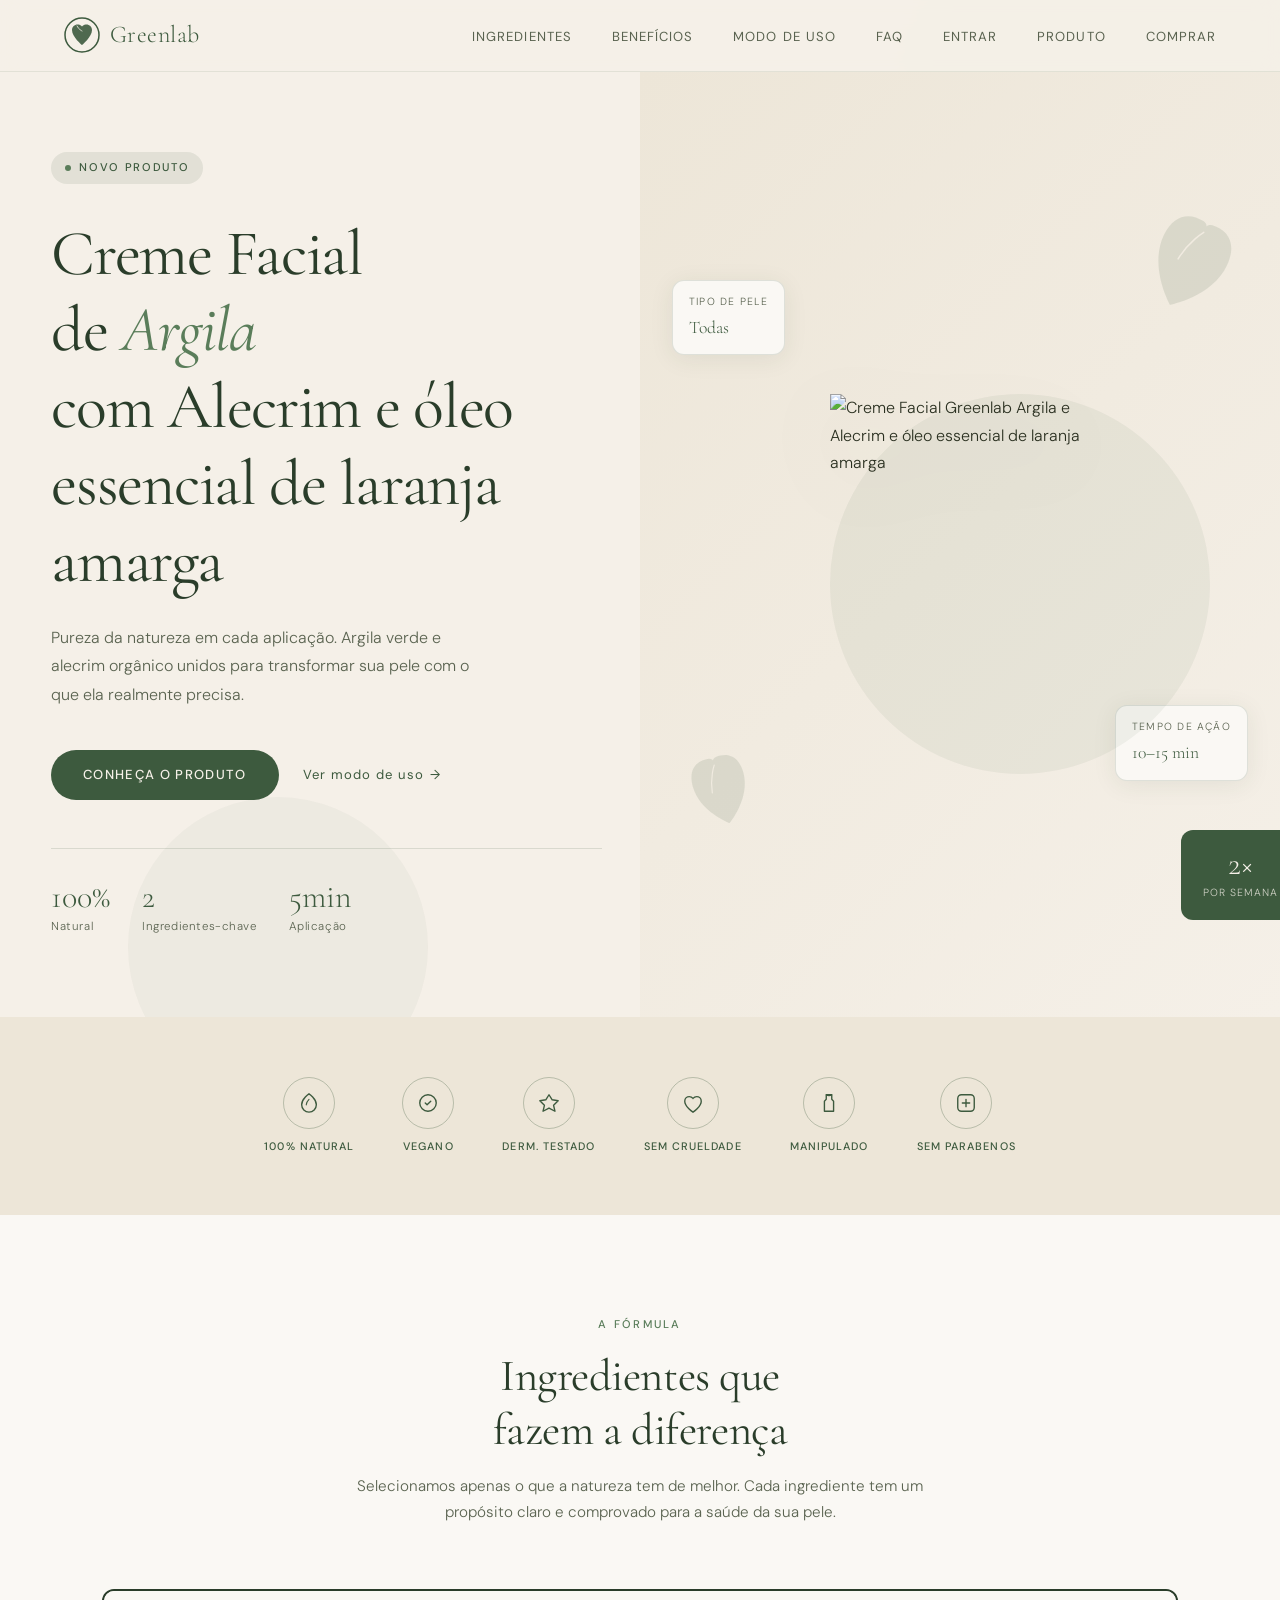
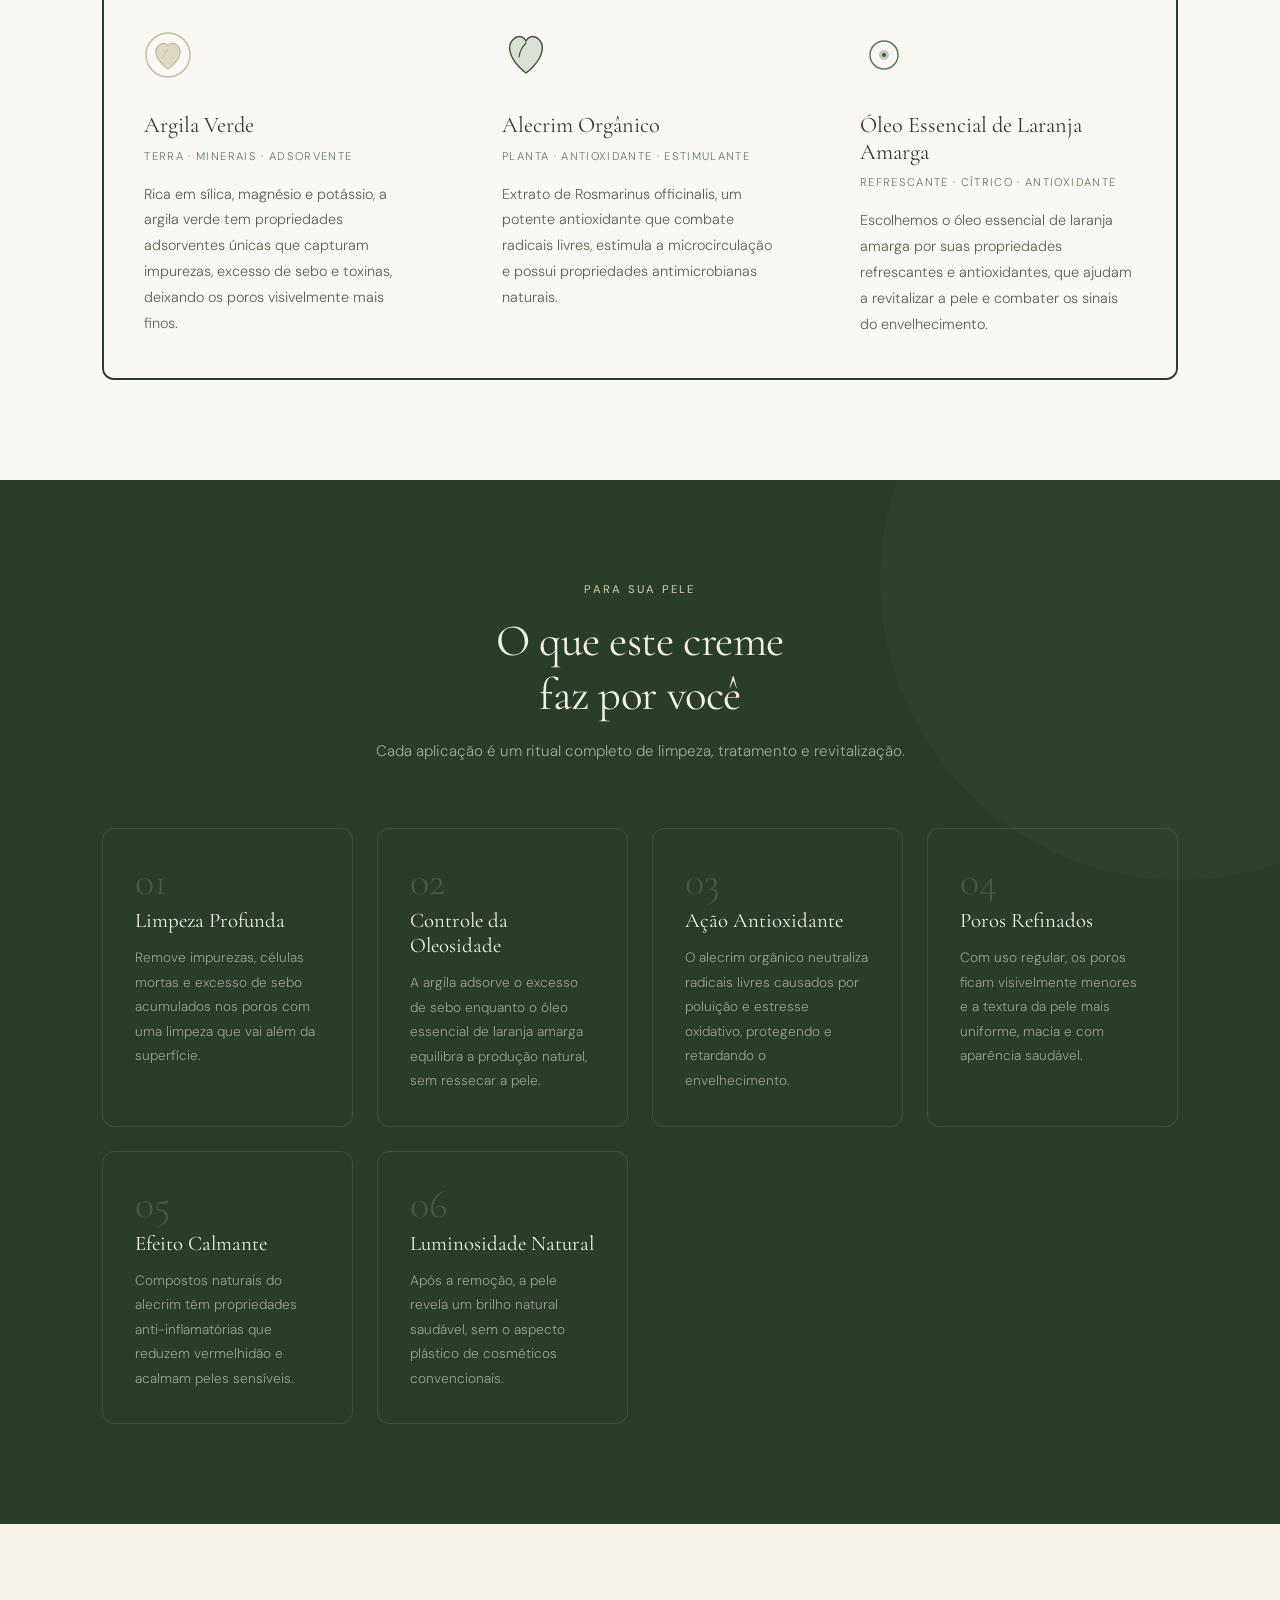
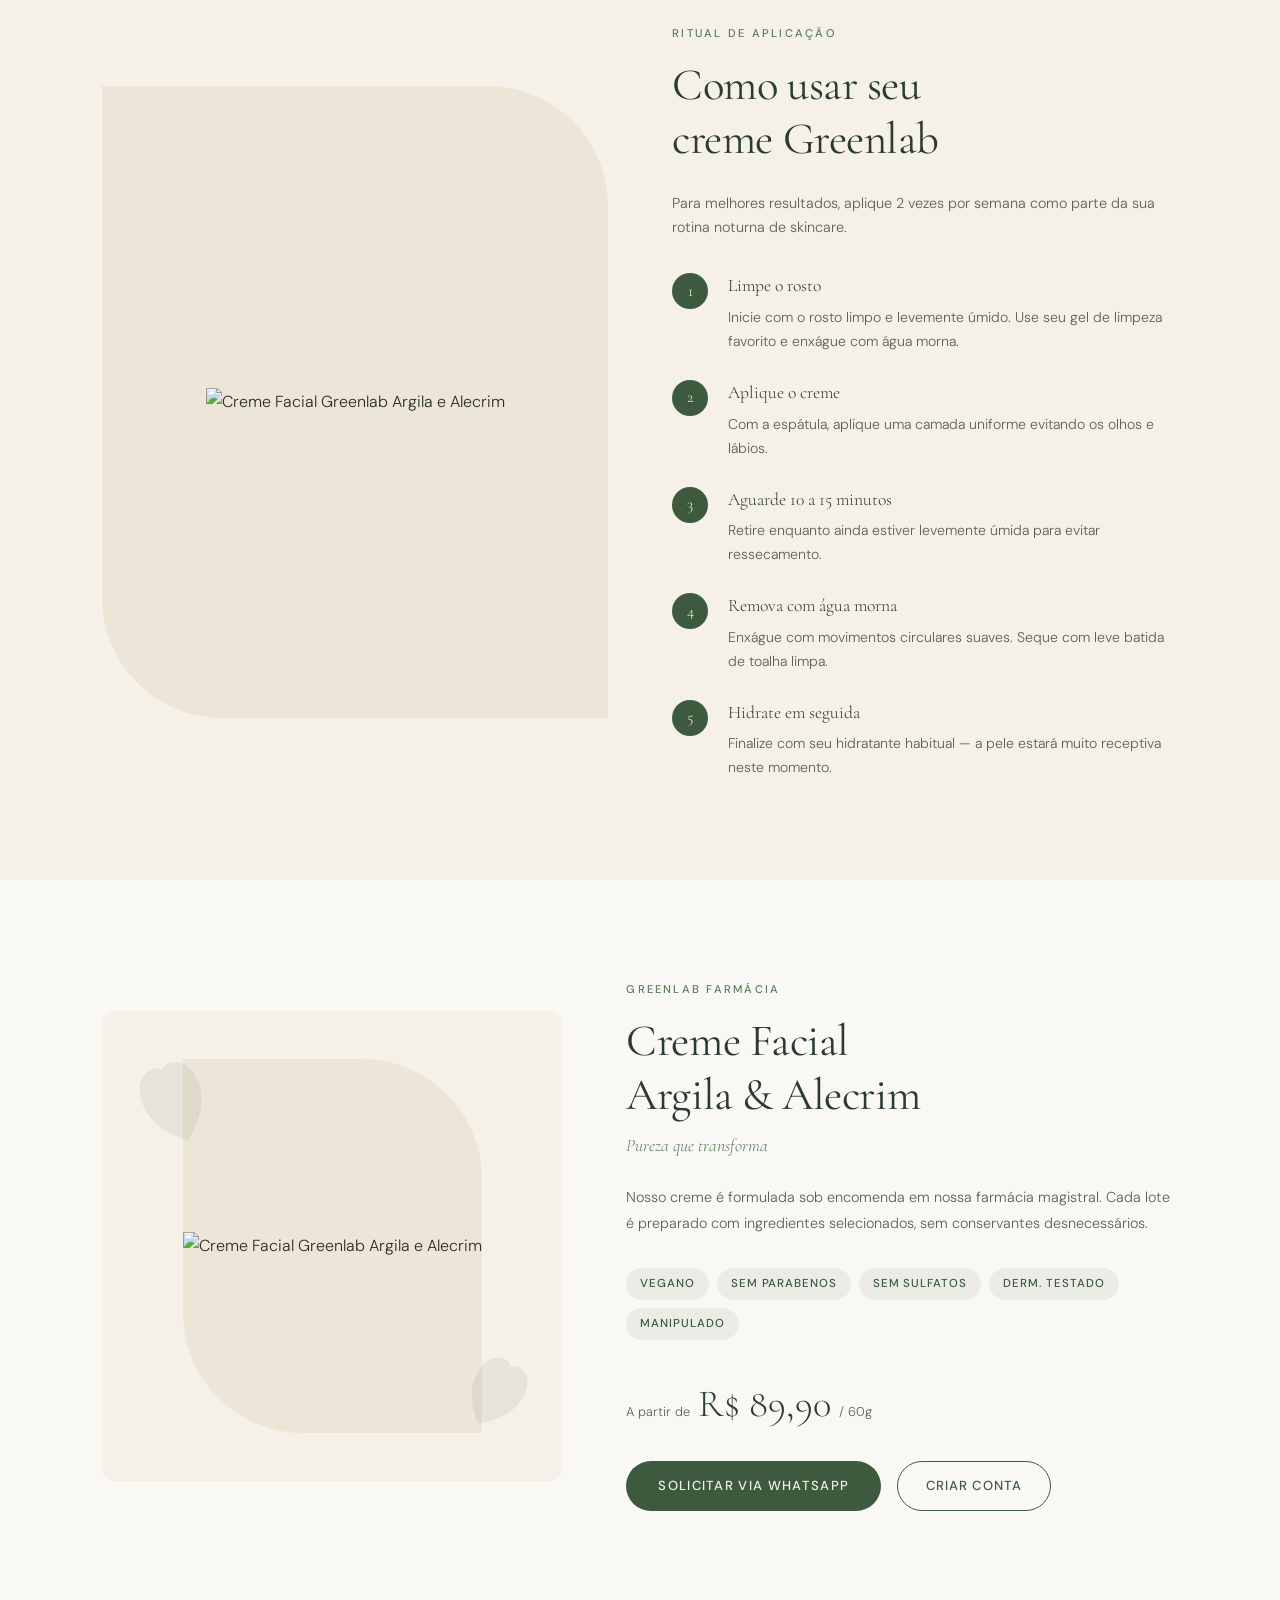
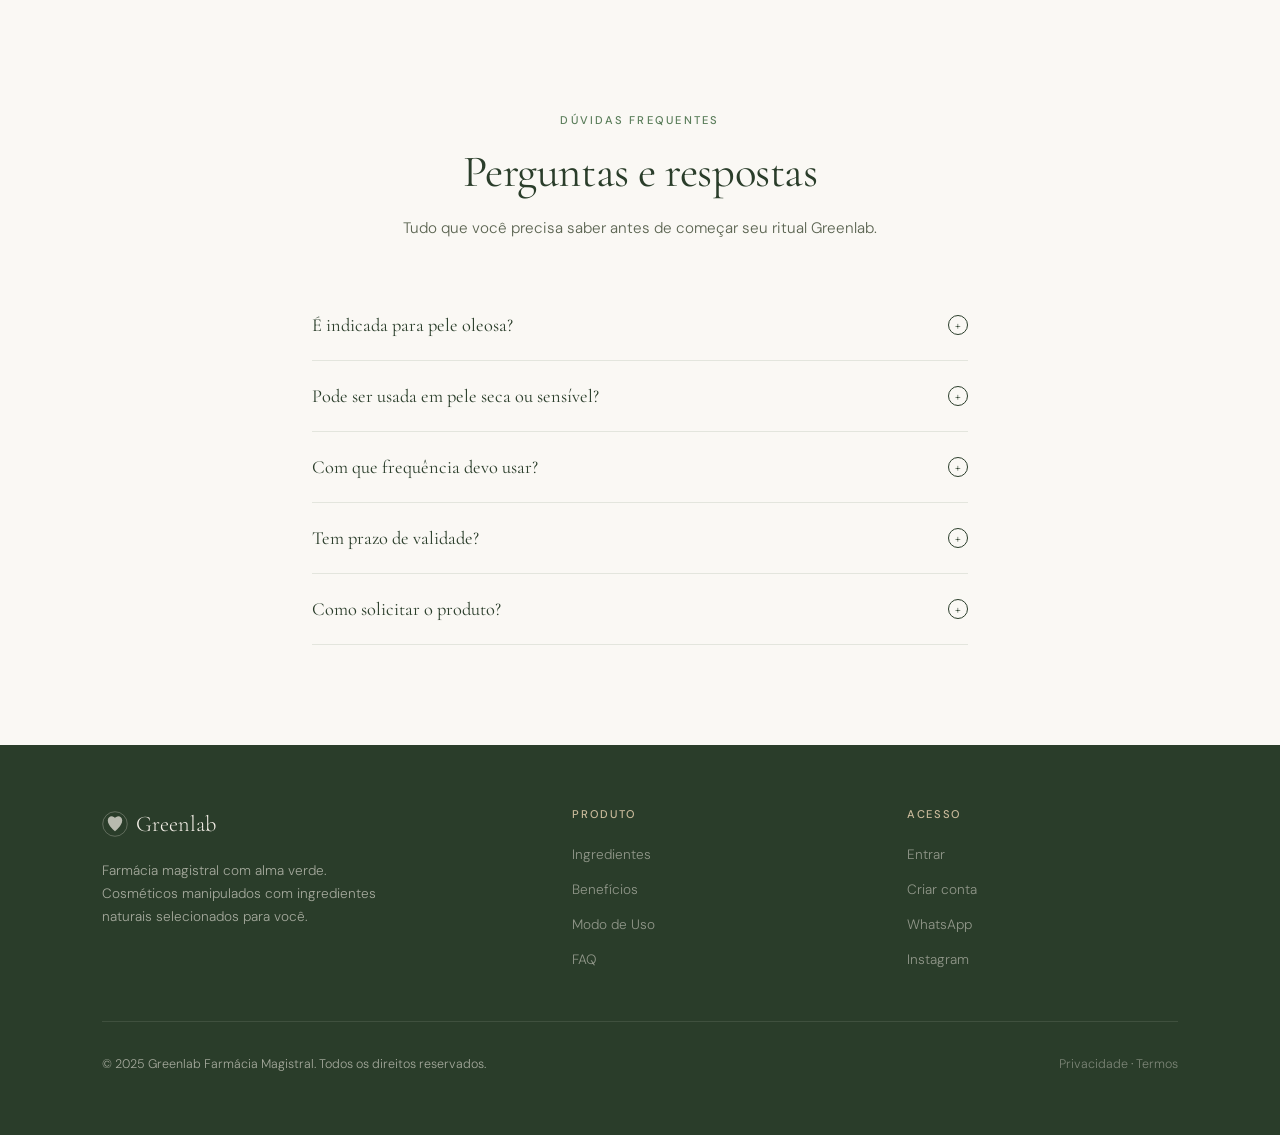
==== commit 4b09f883: "ATT TELA INICIAL" ====
--- a/Site/index.html
+++ b/Site/index.html
@@ -3,7 +3,7 @@
 <head>
   <meta charset="UTF-8" />
   <meta name="viewport" content="width=device-width, initial-scale=1.0" />
-  <title>Greenlab — Máscara Facial de Argila com Alecrim</title>
+  <title>Greenlab — Creme Facial de Argila com Alecrim e óleo essencial de laranja amarga</title>
   <link href="https://fonts.googleapis.com/css2?family=Cormorant+Garamond:ital,wght@0,300;0,400;0,500;0,600;1,300;1,400&family=DM+Sans:wght@300;400;500&display=swap" rel="stylesheet" />
   <!-- CSS global (variáveis, botões, nav, footer) -->
   <link rel="stylesheet" href="css/style.css" />
@@ -29,7 +29,8 @@
       <li><a href="#modo-uso">Modo de Uso</a></li>
       <li><a href="#faq">FAQ</a></li>
       <li><a href="login.html">Entrar</a></li>
-      <li><a href="#produto" class="nav-cta">Comprar</a></li>
+      <li><a href="#produto">Produto</a></li>
+      <li><a href="compra.html">Comprar</a></li>
     </ul>
 
     <button class="nav-hamburger" aria-label="Abrir menu">
@@ -43,9 +44,9 @@
       <div class="hero-badge animate-fadein">Novo Produto</div>
 
       <h1 class="animate-fadein-d1">
-        Máscara Facial<br>
+        Creme Facial<br>
         de <em>Argila</em><br>
-        com Alecrim
+        com Alecrim e óleo essencial de laranja amarga
       </h1>
 
       <p class="hero-desc animate-fadein-d2">
@@ -87,30 +88,12 @@
       <div class="hero-product-wrap">
         <div class="hero-product-bg"></div>
         <!-- Ilustração do pote -->
-        <svg class="product-jar float-anim" viewBox="0 0 260 300" fill="none">
-          <defs>
-            <linearGradient id="jg" x1="30" y1="82" x2="230" y2="272" gradientUnits="userSpaceOnUse">
-              <stop offset="0%" stop-color="#f5f0e8"/>
-              <stop offset="100%" stop-color="#ded4c2"/>
-            </linearGradient>
-          </defs>
-          <rect x="45" y="30" width="170" height="55" rx="10" fill="#3d5a3e"/>
-          <rect x="45" y="30" width="170" height="28" rx="10" fill="#2a3d2a"/>
-          <rect x="100" y="40" width="60" height="8" rx="4" fill="rgba(245,240,232,0.2)"/>
-          <text x="130" y="68" font-family="Georgia,serif" font-size="13" fill="#f5f0e8" text-anchor="middle" font-style="italic">Greenlab</text>
-          <rect x="30" y="82" width="200" height="190" rx="14" fill="url(#jg)"/>
-          <rect x="55" y="110" width="150" height="135" rx="8" fill="#f5f0e8" opacity="0.9"/>
-          <rect x="55" y="110" width="150" height="6" rx="3" fill="#3d5a3e"/>
-          <path d="M130 142C130 142 117 134 117 125C117 120 121 118 124.5 118.5C126 118.7 127 119.5 130 121.5C133 119.5 134 118.7 135.5 118.5C139 118 143 120 143 125C143 134 130 142 130 142Z" fill="#3d5a3e"/>
-          <text x="130" y="158" font-family="Georgia,serif" font-size="9" fill="#3d5a3e" text-anchor="middle" font-weight="bold" letter-spacing="1">GREENLAB</text>
-          <text x="130" y="173" font-family="Georgia,serif" font-size="13" fill="#2a3d2a" text-anchor="middle" font-style="italic">Máscara Facial</text>
-          <text x="130" y="189" font-family="Georgia,serif" font-size="11" fill="#5a7d5a" text-anchor="middle">Argila &amp; Alecrim</text>
-          <line x1="75" y1="198" x2="185" y2="198" stroke="#3d5a3e" stroke-width="0.5" opacity="0.3"/>
-          <text x="130" y="214" font-family="sans-serif" font-size="7.5" fill="#8a9a80" text-anchor="middle">Argila Verde + Alecrim Orgânico</text>
-          <text x="130" y="228" font-family="sans-serif" font-size="7" fill="#8a9a80" text-anchor="middle">100% Natural · 60g</text>
-          <rect x="55" y="239" width="150" height="5" rx="2.5" fill="#3d5a3e"/>
-          <rect x="42" y="95" width="12" height="160" rx="6" fill="rgba(255,255,255,0.25)"/>
-        </svg>
+        <img 
+  src="images/foto 2.jpeg" 
+  alt="Creme Facial Greenlab Argila e Alecrim e óleo essencial de laranja amarga" 
+  class="product-jar float-anim" 
+  style="width:260px; height:300px; object-fit:contain;"
+/>
       </div>
 
       <div class="floating-tag floating-tag-1">
@@ -202,9 +185,9 @@
           <circle cx="24" cy="24" r="5" fill="#3d5a3e" opacity="0.3"/>
           <circle cx="24" cy="24" r="2" fill="#3d5a3e"/>
         </svg>
-        <h3 class="ing-nome">Óleo de Jojoba</h3>
-        <p class="ing-origem">Semente · Emoliente · Equilibrante</p>
-        <p class="ing-desc">Similar ao sebo natural da pele, o óleo de jojoba equilibra a produção de oleosidade sem obstruir poros, promovendo suavidade e hidratação leve.</p>
+        <h3 class="ing-nome">Óleo Essencial de Laranja Amarga</h3>
+        <p class="ing-origem">Refrescante · Cítrico · Antioxidante</p>
+        <p class="ing-desc">Escolhemos o óleo essencial de laranja amarga por suas propriedades refrescantes e antioxidantes, que ajudam a revitalizar a pele e combater os sinais do envelhecimento.</p>
       </div>
     </div>
   </section>
@@ -213,7 +196,7 @@
   <section class="beneficios" id="beneficios">
     <div class="section-header">
       <span class="overline">Para sua pele</span>
-      <h2>O que esta máscara<br>faz por você</h2>
+      <h2>O que este creme<br>faz por você</h2>
       <p>Cada aplicação é um ritual completo de limpeza, tratamento e revitalização.</p>
     </div>
 
@@ -226,7 +209,7 @@
       <div class="beneficio-item">
         <div class="ben-num">02</div>
         <h3 class="ben-titulo">Controle da Oleosidade</h3>
-        <p class="ben-desc">A argila adsorve o excesso de sebo enquanto o óleo de jojoba equilibra a produção natural, sem ressecar a pele.</p>
+        <p class="ben-desc">A argila adsorve o excesso de sebo enquanto o óleo essencial de laranja amarga equilibra a produção natural, sem ressecar a pele.</p>
       </div>
       <div class="beneficio-item">
         <div class="ben-num">03</div>
@@ -254,15 +237,12 @@
   <!-- ==================== MODO DE USO ==================== -->
   <section class="modo-uso" id="modo-uso">
     <div class="modo-uso-inner">
-      <div class="modo-uso-visual" style="position:relative">
+      <div class="modo-uso-visual">
         <div class="uso-img-wrap">
-          <div class="uso-placeholder">
-            <svg width="64" height="64" viewBox="0 0 72 72" fill="none" style="opacity:0.25">
-              <path d="M36 64C36 64 14 50 14 32C14 20 23 14 30 15C32.5 15.4 34.5 16.8 36 18.5C37.5 16.8 39.5 15.4 42 15C49 14 58 20 58 32C58 50 36 64 36 64Z" stroke="#3d5a3e" stroke-width="1.5" fill="none"/>
-              <path d="M36 22C36 22 28 30 27 40" stroke="#3d5a3e" stroke-width="1.5" stroke-linecap="round"/>
-            </svg>
-            <p class="uso-placeholder-text">Adicione a foto<br>do produto aqui</p>
-          </div>
+          <img 
+            src="images/foto.png" 
+            alt="Creme Facial Greenlab Argila e Alecrim" 
+          />
         </div>
         <div class="uso-badge-float">
           <div class="uso-badge-num">2×</div>
@@ -272,7 +252,7 @@
 
       <div class="modo-uso-content">
         <span class="overline">Ritual de aplicação</span>
-        <h2>Como usar sua<br>máscara Greenlab</h2>
+        <h2>Como usar seu <br>creme Greenlab</h2>
         <p style="color:var(--texto-suave);font-size:0.9rem;margin-bottom:0.5rem">
           Para melhores resultados, aplique 2 vezes por semana como parte da sua rotina noturna de skincare.
         </p>
@@ -283,7 +263,7 @@
           </div>
           <div class="passo">
             <div class="passo-num">2</div>
-            <div><p class="passo-titulo">Aplique a máscara</p><p class="passo-desc">Com a espátula, aplique uma camada uniforme evitando os olhos e lábios.</p></div>
+            <div><p class="passo-titulo">Aplique o creme</p><p class="passo-desc">Com a espátula, aplique uma camada uniforme evitando os olhos e lábios.</p></div>
           </div>
           <div class="passo">
             <div class="passo-num">3</div>
@@ -308,35 +288,17 @@
       <div class="produto-img-area">
         <svg class="produto-img-leaf produto-img-leaf-1" viewBox="0 0 70 90" fill="none"><path d="M35 85C35 85 5 65 5 35C5 12 18 5 28 6C30.5 6.3 32.5 7.5 35 9.5C37.5 7.5 39.5 6.3 42 6C52 5 65 12 65 35C65 65 35 85 35 85Z" fill="#3d5a3e"/></svg>
         <svg class="produto-img-leaf produto-img-leaf-2" viewBox="0 0 60 80" fill="none"><path d="M30 74C30 74 4 56 4 30C4 10 15 4 24 5C26 5.3 28 6.5 30 8.5C32 6.5 34 5.3 36 5C45 4 56 10 56 30C56 56 30 74 30 74Z" fill="#3d5a3e"/></svg>
-        <svg class="produto-jar-big" viewBox="0 0 260 300" fill="none">
-          <defs>
-            <linearGradient id="jg2" x1="30" y1="82" x2="230" y2="272" gradientUnits="userSpaceOnUse">
-              <stop offset="0%" stop-color="#f5f0e8"/><stop offset="100%" stop-color="#ded4c2"/>
-            </linearGradient>
-          </defs>
-          <rect x="45" y="30" width="170" height="55" rx="10" fill="#3d5a3e"/>
-          <rect x="45" y="30" width="170" height="28" rx="10" fill="#2a3d2a"/>
-          <text x="130" y="68" font-family="Georgia,serif" font-size="13" fill="#f5f0e8" text-anchor="middle" font-style="italic">Greenlab</text>
-          <rect x="30" y="82" width="200" height="190" rx="14" fill="url(#jg2)"/>
-          <rect x="55" y="110" width="150" height="135" rx="8" fill="#f5f0e8" opacity="0.9"/>
-          <rect x="55" y="110" width="150" height="6" rx="3" fill="#3d5a3e"/>
-          <path d="M130 142C130 142 117 134 117 125C117 120 121 118 124.5 118.5C126 118.7 127 119.5 130 121.5C133 119.5 134 118.7 135.5 118.5C139 118 143 120 143 125C143 134 130 142 130 142Z" fill="#3d5a3e"/>
-          <text x="130" y="158" font-family="Georgia,serif" font-size="9" fill="#3d5a3e" text-anchor="middle" font-weight="bold" letter-spacing="1">GREENLAB</text>
-          <text x="130" y="173" font-family="Georgia,serif" font-size="13" fill="#2a3d2a" text-anchor="middle" font-style="italic">Máscara Facial</text>
-          <text x="130" y="189" font-family="Georgia,serif" font-size="11" fill="#5a7d5a" text-anchor="middle">Argila &amp; Alecrim</text>
-          <line x1="75" y1="198" x2="185" y2="198" stroke="#3d5a3e" stroke-width="0.5" opacity="0.3"/>
-          <text x="130" y="214" font-family="sans-serif" font-size="7.5" fill="#8a9a80" text-anchor="middle">Argila Verde + Alecrim Orgânico</text>
-          <text x="130" y="228" font-family="sans-serif" font-size="7" fill="#8a9a80" text-anchor="middle">100% Natural · 60g</text>
-          <rect x="55" y="239" width="150" height="5" rx="2.5" fill="#3d5a3e"/>
-          <rect x="42" y="95" width="12" height="160" rx="6" fill="rgba(255,255,255,0.25)"/>
-        </svg>
-      </div>
-
+        <div class="modo-uso-visual">
+          <div class="uso-img-wrap">
+            <img src="images/mascara.jpeg" alt="Creme Facial Greenlab Argila e Alecrim" />
+          </div>
+        </div>
+      </div>
       <div class="produto-info">
         <span class="overline">Greenlab Farmácia</span>
-        <h2>Máscara Facial<br>Argila &amp; Alecrim</h2>
+        <h2>Creme Facial<br>Argila &amp; Alecrim</h2>
         <p class="produto-subtitulo">Pureza que transforma</p>
-        <p class="produto-desc">Nossa máscara é formulada sob encomenda em nossa farmácia magistral. Cada lote é preparado com ingredientes selecionados, sem conservantes desnecessários.</p>
+        <p class="produto-desc">Nosso creme é formulada sob encomenda em nossa farmácia magistral. Cada lote é preparado com ingredientes selecionados, sem conservantes desnecessários.</p>
         <div class="produto-tags">
           <span class="produto-tag">Vegano</span>
           <span class="produto-tag">Sem Parabenos</span>
@@ -368,7 +330,7 @@
     <div class="faq-list">
       <div class="faq-item">
         <button class="faq-question" onclick="toggleFaq(this)">É indicada para pele oleosa?<span class="faq-icon">+</span></button>
-        <div class="faq-answer">Sim! A argila verde é especialmente eficaz para peles oleosas e mistas. O óleo de jojoba complementa esse equilíbrio sinalizando à pele que ela não precisa produzir mais oleosidade.</div>
+        <div class="faq-answer">Sim! A argila verde é especialmente eficaz para peles oleosas e mistas. O óleo essencial de laranja amarga complementa esse equilíbrio sinalizando à pele que ela não precisa produzir mais oleosidade.</div>
       </div>
       <div class="faq-item">
         <button class="faq-question" onclick="toggleFaq(this)">Pode ser usada em pele seca ou sensível?<span class="faq-icon">+</span></button>
@@ -384,7 +346,7 @@
       </div>
       <div class="faq-item">
         <button class="faq-question" onclick="toggleFaq(this)">Como solicitar o produto?<span class="faq-icon">+</span></button>
-        <div class="faq-answer">Nossa máscara é manipulada sob encomenda. Solicite via WhatsApp, telefone ou presencialmente. O prazo de entrega após confirmação é de 2 a 3 dias úteis.</div>
+        <div class="faq-answer">Nosso creme é manipulado sob encomenda. Solicite via WhatsApp, telefone ou presencialmente. O prazo de entrega após confirmação é de 2 a 3 dias úteis.</div>
       </div>
     </div>
   </section>
@@ -457,6 +419,13 @@
         navLinks.classList.toggle('open');
         navHamburger.classList.toggle('active');
       });
+
+      navLinks.querySelectorAll('a').forEach(link => {
+        link.addEventListener('click', () => {
+          navLinks.classList.remove('open');
+          navHamburger.classList.remove('active');
+        });
+      });
     }
   </script>
 </body>
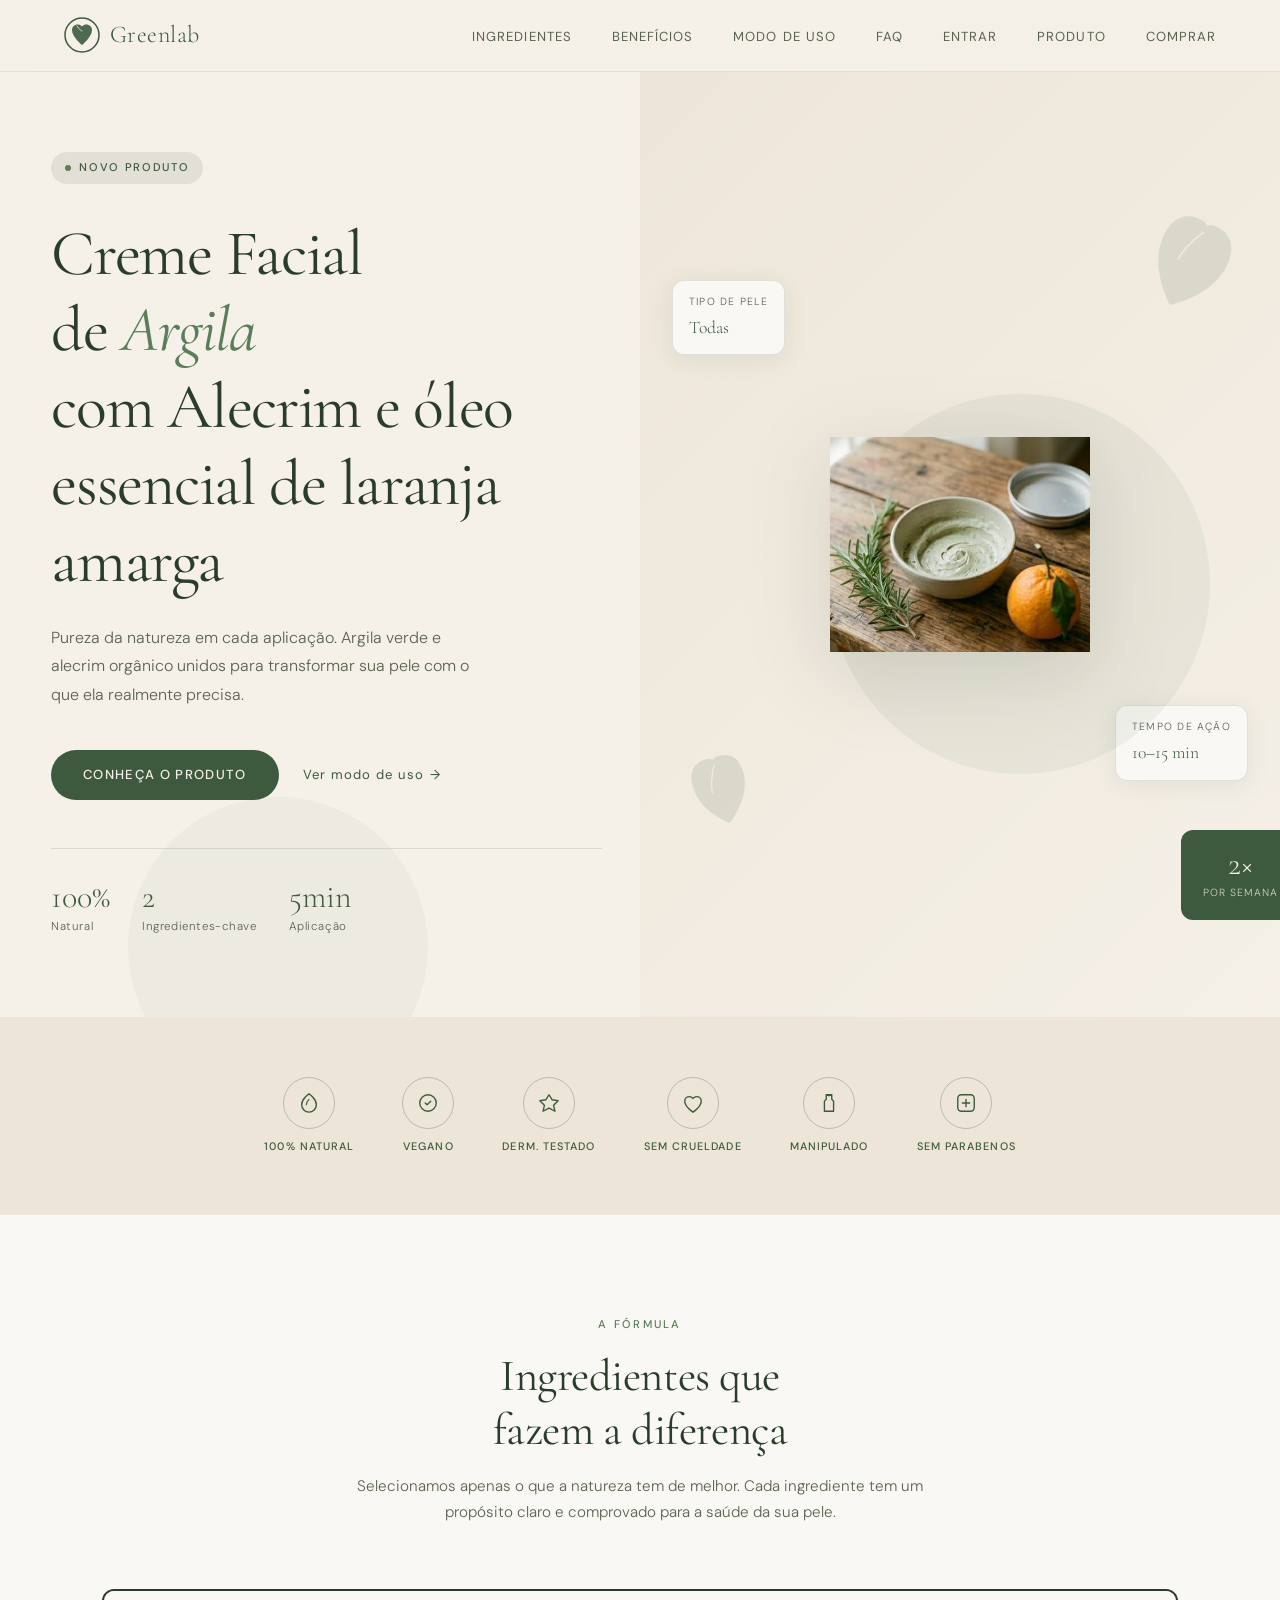
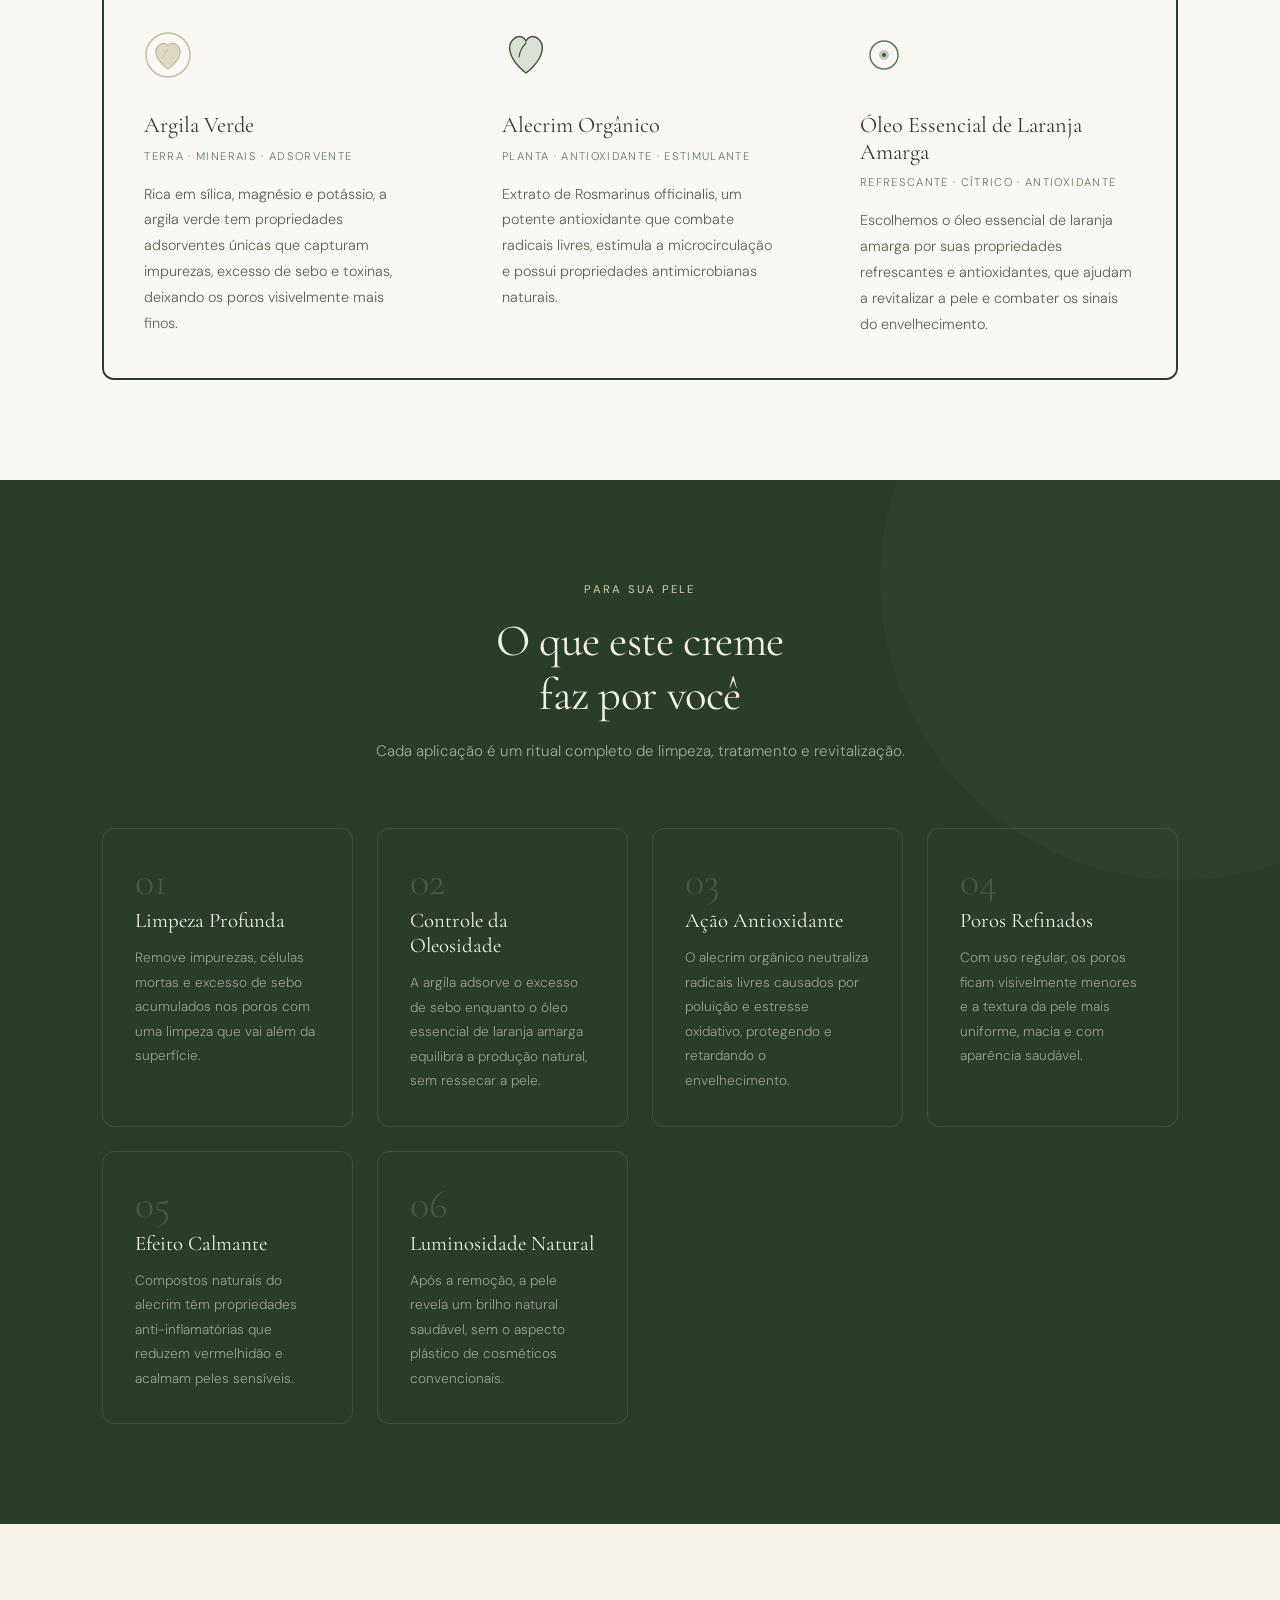
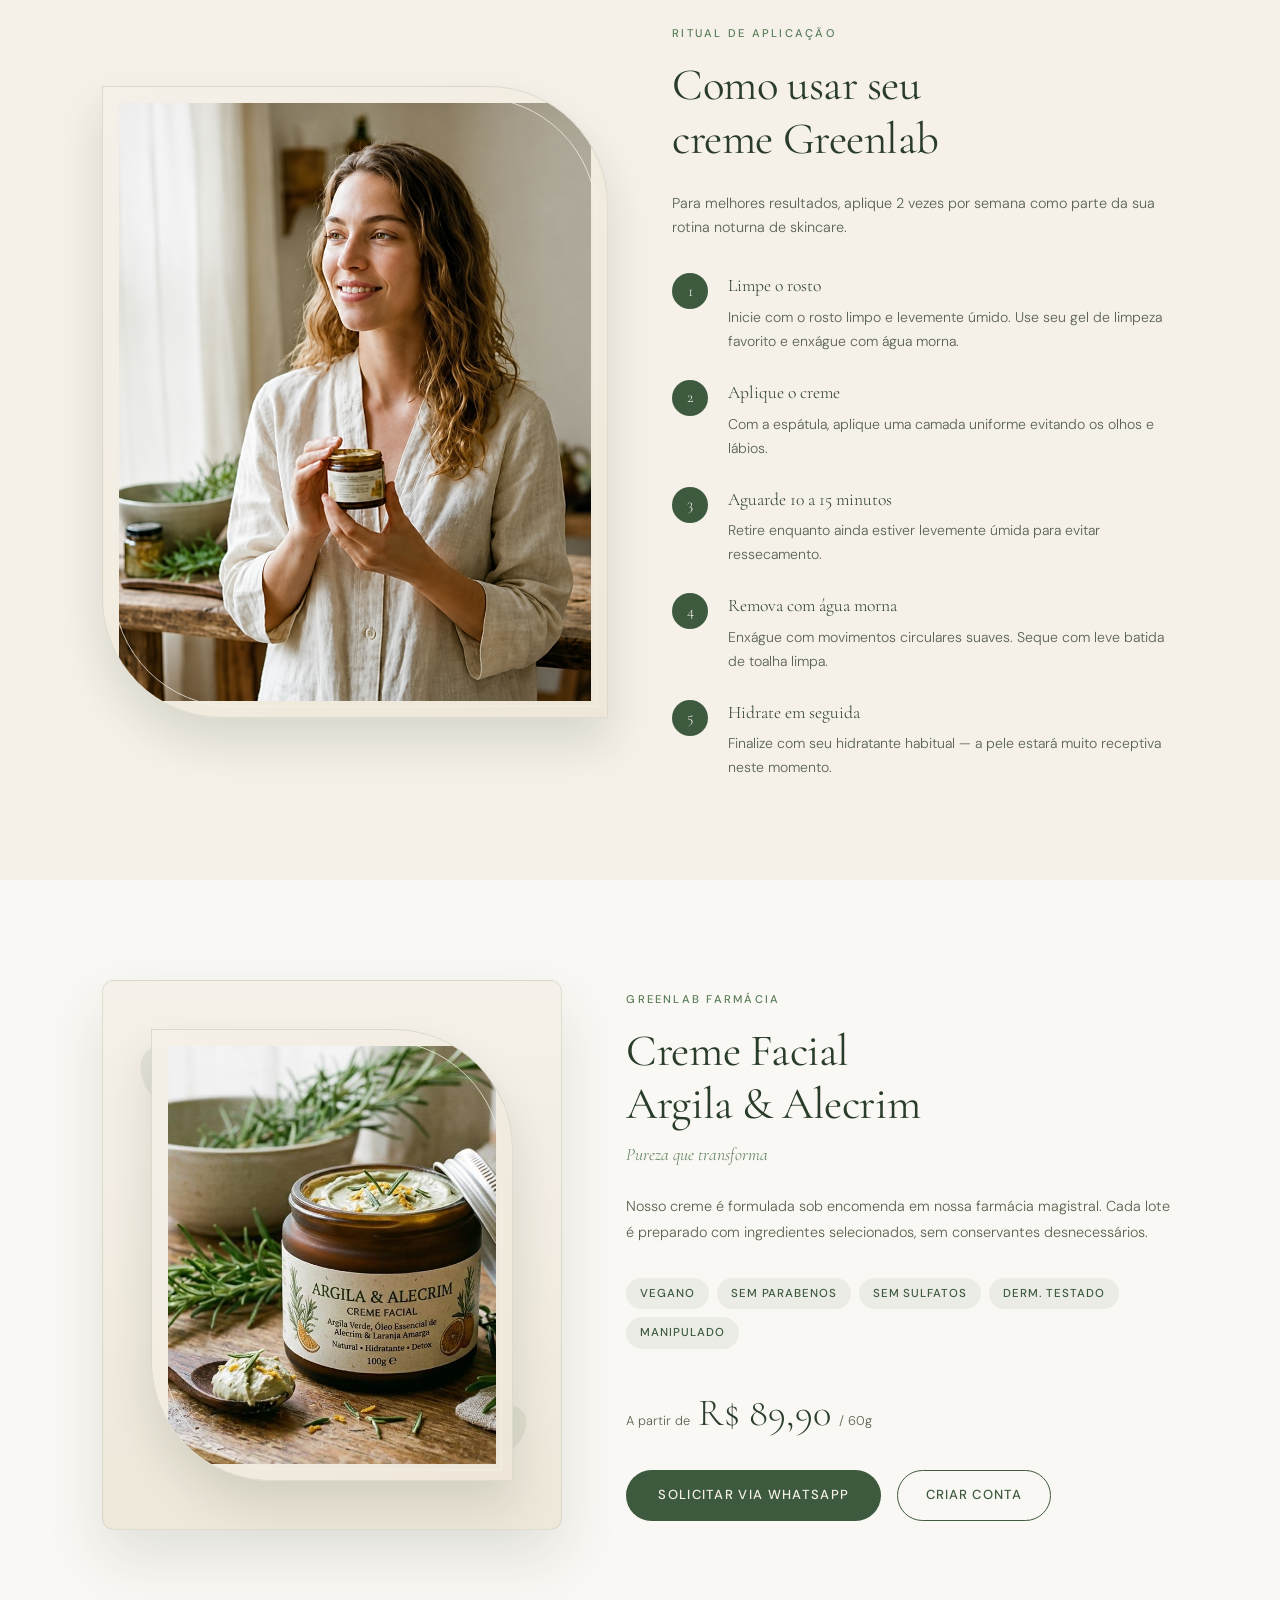
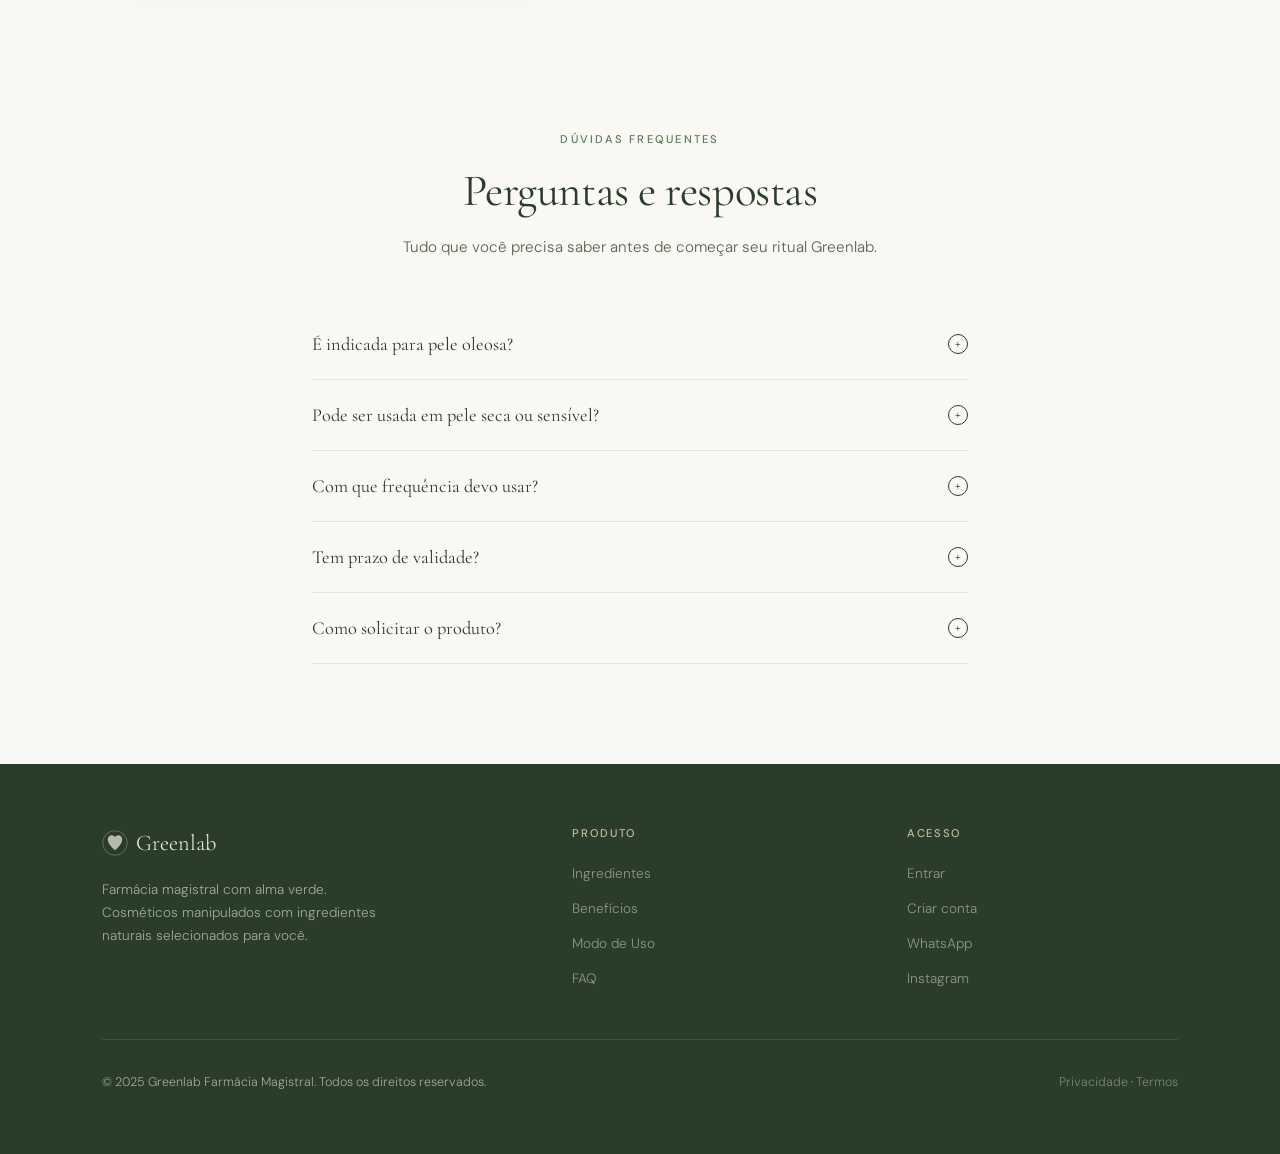
==== commit 2786a97b: "Atualização geral" ====
--- a/Site/index.html
+++ b/Site/index.html
@@ -1,432 +1,432 @@
-<!DOCTYPE html>
-<html lang="pt-BR">
-<head>
-  <meta charset="UTF-8" />
-  <meta name="viewport" content="width=device-width, initial-scale=1.0" />
-  <title>Greenlab — Creme Facial de Argila com Alecrim e óleo essencial de laranja amarga</title>
-  <link href="https://fonts.googleapis.com/css2?family=Cormorant+Garamond:ital,wght@0,300;0,400;0,500;0,600;1,300;1,400&family=DM+Sans:wght@300;400;500&display=swap" rel="stylesheet" />
-  <!-- CSS global (variáveis, botões, nav, footer) -->
-  <link rel="stylesheet" href="css/style.css" />
-  <!-- CSS específico desta página -->
-  <link rel="stylesheet" href="css/home.css" />
-</head>
-<body>
-
-  <!-- ==================== NAVBAR ==================== -->
-  <nav>
-    <a href="index.html" class="nav-logo">
-      <svg width="36" height="36" viewBox="0 0 36 36" fill="none">
-        <circle cx="18" cy="18" r="17" stroke="#3d5a3e" stroke-width="1.5"/>
-        <path d="M18 28C18 28 8 20 8 13C8 9.5 11 7 14.5 7.5C16 7.7 17 8.5 18 9.5C19 8.5 20 7.7 21.5 7.5C25 7 28 9.5 28 13C28 20 18 28 18 28Z" fill="#3d5a3e" opacity="0.9"/>
-        <path d="M18 14C18 14 14 12 13 9" stroke="#f5f0e8" stroke-width="0.8" stroke-linecap="round"/>
-      </svg>
-      <span class="nav-logo-text">Greenlab</span>
-    </a>
-
-    <ul class="nav-links">
-      <li><a href="#ingredientes">Ingredientes</a></li>
-      <li><a href="#beneficios">Benefícios</a></li>
-      <li><a href="#modo-uso">Modo de Uso</a></li>
-      <li><a href="#faq">FAQ</a></li>
-      <li><a href="login.html">Entrar</a></li>
-      <li><a href="#produto">Produto</a></li>
-      <li><a href="compra.html">Comprar</a></li>
-    </ul>
-
-    <button class="nav-hamburger" aria-label="Abrir menu">
-      <span></span><span></span><span></span>
-    </button>
-  </nav>
-
-  <!-- ==================== HERO ==================== -->
-  <section class="hero">
-    <div class="hero-content">
-      <div class="hero-badge animate-fadein">Novo Produto</div>
-
-      <h1 class="animate-fadein-d1">
-        Creme Facial<br>
-        de <em>Argila</em><br>
-        com Alecrim e óleo essencial de laranja amarga
-      </h1>
-
-      <p class="hero-desc animate-fadein-d2">
-        Pureza da natureza em cada aplicação. Argila verde e alecrim orgânico
-        unidos para transformar sua pele com o que ela realmente precisa.
-      </p>
-
-      <div class="hero-actions animate-fadein-d3">
-        <a href="#produto" class="btn-primary">Conheça o produto</a>
-        <a href="#modo-uso" class="btn-ghost">Ver modo de uso</a>
-      </div>
-
-      <div class="hero-stats animate-fadein-d4">
-        <div>
-          <div class="hero-stat-number">100%</div>
-          <div class="hero-stat-label">Natural</div>
-        </div>
-        <div>
-          <div class="hero-stat-number">2</div>
-          <div class="hero-stat-label">Ingredientes-chave</div>
-        </div>
-        <div>
-          <div class="hero-stat-number">5min</div>
-          <div class="hero-stat-label">Aplicação</div>
-        </div>
-      </div>
-    </div>
-
-    <div class="hero-visual">
-      <svg class="hero-leaf hero-leaf-1" viewBox="0 0 80 100" fill="none">
-        <path d="M40 95C40 95 5 70 5 35C5 10 20 3 35 5C38 5.5 39.5 7 40 8.5C40.5 7 42 5.5 45 5C60 3 75 10 75 35C75 70 40 95 40 95Z" fill="#3d5a3e"/>
-        <path d="M40 15C40 15 30 30 28 50" stroke="#f5f0e8" stroke-width="1.5" stroke-linecap="round"/>
-      </svg>
-      <svg class="hero-leaf hero-leaf-2" viewBox="0 0 80 100" fill="none">
-        <path d="M40 95C40 95 5 70 5 35C5 10 20 3 35 5C38 5.5 39.5 7 40 8.5C40.5 7 42 5.5 45 5C60 3 75 10 75 35C75 70 40 95 40 95Z" fill="#3d5a3e"/>
-        <path d="M40 15C40 15 30 30 28 50" stroke="#f5f0e8" stroke-width="1.5" stroke-linecap="round"/>
-      </svg>
-
-      <div class="hero-product-wrap">
-        <div class="hero-product-bg"></div>
-        <!-- Ilustração do pote -->
-        <img 
-  src="images/foto 2.jpeg" 
-  alt="Creme Facial Greenlab Argila e Alecrim e óleo essencial de laranja amarga" 
-  class="product-jar float-anim" 
-  style="width:260px; height:300px; object-fit:contain;"
-/>
-      </div>
-
-      <div class="floating-tag floating-tag-1">
-        <div class="tag-label">Tipo de pele</div>
-        <div class="tag-value">Todas</div>
-      </div>
-      <div class="floating-tag floating-tag-2">
-        <div class="tag-label">Tempo de ação</div>
-        <div class="tag-value">10–15 min</div>
-      </div>
-    </div>
-  </section>
-
-  <!-- ==================== SELOS ==================== -->
-  <div class="selos">
-    <div class="selo">
-      <div class="selo-icon-wrap">
-        <svg width="22" height="22" viewBox="0 0 24 24" fill="none"><path d="M12 2C12 2 4 7 4 14C4 18.4 7.6 22 12 22C16.4 22 20 18.4 20 14C20 7 12 2 12 2Z" stroke="#3d5a3e" stroke-width="1.5" fill="none"/><path d="M12 8C12 8 9 11 9 14" stroke="#3d5a3e" stroke-width="1.2" stroke-linecap="round"/></svg>
-      </div>
-      <span class="selo-label">100% Natural</span>
-    </div>
-    <div class="selo">
-      <div class="selo-icon-wrap">
-        <svg width="22" height="22" viewBox="0 0 24 24" fill="none"><circle cx="12" cy="12" r="9" stroke="#3d5a3e" stroke-width="1.5"/><path d="M9 12L11 14L15 10" stroke="#3d5a3e" stroke-width="1.5" stroke-linecap="round" stroke-linejoin="round"/></svg>
-      </div>
-      <span class="selo-label">Vegano</span>
-    </div>
-    <div class="selo">
-      <div class="selo-icon-wrap">
-        <svg width="22" height="22" viewBox="0 0 24 24" fill="none"><path d="M12 3L15.5 8.5L22 9.5L17 14.5L18.5 21L12 17.5L5.5 21L7 14.5L2 9.5L8.5 8.5Z" stroke="#3d5a3e" stroke-width="1.5" fill="none" stroke-linejoin="round"/></svg>
-      </div>
-      <span class="selo-label">Derm. Testado</span>
-    </div>
-    <div class="selo">
-      <div class="selo-icon-wrap">
-        <svg width="22" height="22" viewBox="0 0 24 24" fill="none"><path d="M12 22C12 22 3 16 3 10C3 7 5.5 5 8 5C9.5 5 11 5.8 12 7C13 5.8 14.5 5 16 5C18.5 5 21 7 21 10C21 16 12 22 12 22Z" stroke="#3d5a3e" stroke-width="1.5" fill="none"/></svg>
-      </div>
-      <span class="selo-label">Sem Crueldade</span>
-    </div>
-    <div class="selo">
-      <div class="selo-icon-wrap">
-        <svg width="22" height="22" viewBox="0 0 24 24" fill="none"><path d="M9 3H15V8L17 10V21H7V10L9 8V3Z" stroke="#3d5a3e" stroke-width="1.5" stroke-linejoin="round" fill="none"/><path d="M9 3C9 3 12 5 15 3" stroke="#3d5a3e" stroke-width="1.2" stroke-linecap="round"/></svg>
-      </div>
-      <span class="selo-label">Manipulado</span>
-    </div>
-    <div class="selo">
-      <div class="selo-icon-wrap">
-        <svg width="22" height="22" viewBox="0 0 24 24" fill="none"><rect x="3" y="3" width="18" height="18" rx="4" stroke="#3d5a3e" stroke-width="1.5" fill="none"/><path d="M8 12H16M12 8V16" stroke="#3d5a3e" stroke-width="1.5" stroke-linecap="round"/></svg>
-      </div>
-      <span class="selo-label">Sem Parabenos</span>
-    </div>
-  </div>
-
-  <!-- ==================== INGREDIENTES ==================== -->
-  <section class="ingredientes" id="ingredientes">
-    <div class="section-header">
-      <span class="overline">A fórmula</span>
-      <h2>Ingredientes que<br>fazem a diferença</h2>
-      <p>Selecionamos apenas o que a natureza tem de melhor. Cada ingrediente tem um propósito claro e comprovado para a saúde da sua pele.</p>
-    </div>
-
-    <div class="ingredientes-grid">
-      <div class="ingrediente-card">
-        <svg class="ing-icon" viewBox="0 0 48 48" fill="none">
-          <circle cx="24" cy="24" r="22" stroke="#c8b99a" stroke-width="1.5"/>
-          <path d="M24 38C24 38 12 30 12 21C12 15 17 12 21 12.5C22.5 12.7 23.5 13.5 24 14.5C24.5 13.5 25.5 12.7 27 12.5C31 12 36 15 36 21C36 30 24 38 24 38Z" fill="#c8b99a" opacity="0.5"/>
-          <path d="M24 38C24 38 12 30 12 21C12 15 17 12 21 12.5C22.5 12.7 23.5 13.5 24 14.5C24.5 13.5 25.5 12.7 27 12.5C31 12 36 15 36 21C36 30 24 38 24 38Z" stroke="#c8b99a" stroke-width="1.2" fill="none"/>
-          <path d="M24 18C24 18 20 22 19 27" stroke="#c8b99a" stroke-width="1.2" stroke-linecap="round" opacity="0.7"/>
-        </svg>
-        <h3 class="ing-nome">Argila Verde</h3>
-        <p class="ing-origem">Terra · Minerais · Adsorvente</p>
-        <p class="ing-desc">Rica em sílica, magnésio e potássio, a argila verde tem propriedades adsorventes únicas que capturam impurezas, excesso de sebo e toxinas, deixando os poros visivelmente mais finos.</p>
-      </div>
-
-      <div class="ingrediente-card">
-        <svg class="ing-icon" viewBox="0 0 48 48" fill="none">
-          <path d="M24 42C24 42 10 32 8 20C6 10 14 4 20 6C22 6.5 23 8 24 10C25 8 26 6.5 28 6C34 4 42 10 40 20C38 32 24 42 24 42Z" fill="#5a7d5a" opacity="0.2"/>
-          <path d="M24 42C24 42 10 32 8 20C6 10 14 4 20 6C22 6.5 23 8 24 10C25 8 26 6.5 28 6C34 4 42 10 40 20C38 32 24 42 24 42Z" stroke="#3d5a3e" stroke-width="1.5" fill="none"/>
-          <path d="M24 12C24 12 18 18 17 26" stroke="#3d5a3e" stroke-width="1.2" stroke-linecap="round"/>
-        </svg>
-        <h3 class="ing-nome">Alecrim Orgânico</h3>
-        <p class="ing-origem">Planta · Antioxidante · Estimulante</p>
-        <p class="ing-desc">Extrato de Rosmarinus officinalis, um potente antioxidante que combate radicais livres, estimula a microcirculação e possui propriedades antimicrobianas naturais.</p>
-      </div>
-
-      <div class="ingrediente-card">
-        <svg class="ing-icon" viewBox="0 0 48 48" fill="none">
-          <circle cx="24" cy="24" r="14" stroke="#5a7d5a" stroke-width="1.5" fill="none"/>
-          <circle cx="24" cy="24" r="5" fill="#3d5a3e" opacity="0.3"/>
-          <circle cx="24" cy="24" r="2" fill="#3d5a3e"/>
-        </svg>
-        <h3 class="ing-nome">Óleo Essencial de Laranja Amarga</h3>
-        <p class="ing-origem">Refrescante · Cítrico · Antioxidante</p>
-        <p class="ing-desc">Escolhemos o óleo essencial de laranja amarga por suas propriedades refrescantes e antioxidantes, que ajudam a revitalizar a pele e combater os sinais do envelhecimento.</p>
-      </div>
-    </div>
-  </section>
-
-  <!-- ==================== BENEFÍCIOS ==================== -->
-  <section class="beneficios" id="beneficios">
-    <div class="section-header">
-      <span class="overline">Para sua pele</span>
-      <h2>O que este creme<br>faz por você</h2>
-      <p>Cada aplicação é um ritual completo de limpeza, tratamento e revitalização.</p>
-    </div>
-
-    <div class="beneficios-grid">
-      <div class="beneficio-item">
-        <div class="ben-num">01</div>
-        <h3 class="ben-titulo">Limpeza Profunda</h3>
-        <p class="ben-desc">Remove impurezas, células mortas e excesso de sebo acumulados nos poros com uma limpeza que vai além da superfície.</p>
-      </div>
-      <div class="beneficio-item">
-        <div class="ben-num">02</div>
-        <h3 class="ben-titulo">Controle da Oleosidade</h3>
-        <p class="ben-desc">A argila adsorve o excesso de sebo enquanto o óleo essencial de laranja amarga equilibra a produção natural, sem ressecar a pele.</p>
-      </div>
-      <div class="beneficio-item">
-        <div class="ben-num">03</div>
-        <h3 class="ben-titulo">Ação Antioxidante</h3>
-        <p class="ben-desc">O alecrim orgânico neutraliza radicais livres causados por poluição e estresse oxidativo, protegendo e retardando o envelhecimento.</p>
-      </div>
-      <div class="beneficio-item">
-        <div class="ben-num">04</div>
-        <h3 class="ben-titulo">Poros Refinados</h3>
-        <p class="ben-desc">Com uso regular, os poros ficam visivelmente menores e a textura da pele mais uniforme, macia e com aparência saudável.</p>
-      </div>
-      <div class="beneficio-item">
-        <div class="ben-num">05</div>
-        <h3 class="ben-titulo">Efeito Calmante</h3>
-        <p class="ben-desc">Compostos naturais do alecrim têm propriedades anti-inflamatórias que reduzem vermelhidão e acalmam peles sensíveis.</p>
-      </div>
-      <div class="beneficio-item">
-        <div class="ben-num">06</div>
-        <h3 class="ben-titulo">Luminosidade Natural</h3>
-        <p class="ben-desc">Após a remoção, a pele revela um brilho natural saudável, sem o aspecto plástico de cosméticos convencionais.</p>
-      </div>
-    </div>
-  </section>
-
-  <!-- ==================== MODO DE USO ==================== -->
-  <section class="modo-uso" id="modo-uso">
-    <div class="modo-uso-inner">
-      <div class="modo-uso-visual">
-        <div class="uso-img-wrap">
-          <img 
-            src="images/foto.png" 
-            alt="Creme Facial Greenlab Argila e Alecrim" 
-          />
-        </div>
-        <div class="uso-badge-float">
-          <div class="uso-badge-num">2×</div>
-          <div class="uso-badge-text">por semana</div>
-        </div>
-      </div>
-
-      <div class="modo-uso-content">
-        <span class="overline">Ritual de aplicação</span>
-        <h2>Como usar seu <br>creme Greenlab</h2>
-        <p style="color:var(--texto-suave);font-size:0.9rem;margin-bottom:0.5rem">
-          Para melhores resultados, aplique 2 vezes por semana como parte da sua rotina noturna de skincare.
-        </p>
-        <div class="passos">
-          <div class="passo">
-            <div class="passo-num">1</div>
-            <div><p class="passo-titulo">Limpe o rosto</p><p class="passo-desc">Inicie com o rosto limpo e levemente úmido. Use seu gel de limpeza favorito e enxágue com água morna.</p></div>
-          </div>
-          <div class="passo">
-            <div class="passo-num">2</div>
-            <div><p class="passo-titulo">Aplique o creme</p><p class="passo-desc">Com a espátula, aplique uma camada uniforme evitando os olhos e lábios.</p></div>
-          </div>
-          <div class="passo">
-            <div class="passo-num">3</div>
-            <div><p class="passo-titulo">Aguarde 10 a 15 minutos</p><p class="passo-desc">Retire enquanto ainda estiver levemente úmida para evitar ressecamento.</p></div>
-          </div>
-          <div class="passo">
-            <div class="passo-num">4</div>
-            <div><p class="passo-titulo">Remova com água morna</p><p class="passo-desc">Enxágue com movimentos circulares suaves. Seque com leve batida de toalha limpa.</p></div>
-          </div>
-          <div class="passo">
-            <div class="passo-num">5</div>
-            <div><p class="passo-titulo">Hidrate em seguida</p><p class="passo-desc">Finalize com seu hidratante habitual — a pele estará muito receptiva neste momento.</p></div>
-          </div>
-        </div>
-      </div>
-    </div>
-  </section>
-
-  <!-- ==================== PRODUTO / CTA ==================== -->
-  <section class="produto-cta" id="produto">
-    <div class="produto-inner">
-      <div class="produto-img-area">
-        <svg class="produto-img-leaf produto-img-leaf-1" viewBox="0 0 70 90" fill="none"><path d="M35 85C35 85 5 65 5 35C5 12 18 5 28 6C30.5 6.3 32.5 7.5 35 9.5C37.5 7.5 39.5 6.3 42 6C52 5 65 12 65 35C65 65 35 85 35 85Z" fill="#3d5a3e"/></svg>
-        <svg class="produto-img-leaf produto-img-leaf-2" viewBox="0 0 60 80" fill="none"><path d="M30 74C30 74 4 56 4 30C4 10 15 4 24 5C26 5.3 28 6.5 30 8.5C32 6.5 34 5.3 36 5C45 4 56 10 56 30C56 56 30 74 30 74Z" fill="#3d5a3e"/></svg>
-        <div class="modo-uso-visual">
-          <div class="uso-img-wrap">
-            <img src="images/mascara.jpeg" alt="Creme Facial Greenlab Argila e Alecrim" />
-          </div>
-        </div>
-      </div>
-      <div class="produto-info">
-        <span class="overline">Greenlab Farmácia</span>
-        <h2>Creme Facial<br>Argila &amp; Alecrim</h2>
-        <p class="produto-subtitulo">Pureza que transforma</p>
-        <p class="produto-desc">Nosso creme é formulada sob encomenda em nossa farmácia magistral. Cada lote é preparado com ingredientes selecionados, sem conservantes desnecessários.</p>
-        <div class="produto-tags">
-          <span class="produto-tag">Vegano</span>
-          <span class="produto-tag">Sem Parabenos</span>
-          <span class="produto-tag">Sem Sulfatos</span>
-          <span class="produto-tag">Derm. Testado</span>
-          <span class="produto-tag">Manipulado</span>
-        </div>
-        <div class="produto-preco">
-          <span class="preco-label">A partir de</span>
-          <span class="preco-valor">R$ 89,90</span>
-          <span class="preco-ml">/ 60g</span>
-        </div>
-        <div class="produto-acoes">
-          <a href="https://wa.me/5516900000000" class="btn-primary">Solicitar via WhatsApp</a>
-          <a href="cadastro.html" class="btn-secondary">Criar conta</a>
-        </div>
-      </div>
-    </div>
-  </section>
-
-  <!-- ==================== FAQ ==================== -->
-  <section class="faq" id="faq">
-    <div class="section-header">
-      <span class="overline">Dúvidas frequentes</span>
-      <h2>Perguntas e respostas</h2>
-      <p>Tudo que você precisa saber antes de começar seu ritual Greenlab.</p>
-    </div>
-
-    <div class="faq-list">
-      <div class="faq-item">
-        <button class="faq-question" onclick="toggleFaq(this)">É indicada para pele oleosa?<span class="faq-icon">+</span></button>
-        <div class="faq-answer">Sim! A argila verde é especialmente eficaz para peles oleosas e mistas. O óleo essencial de laranja amarga complementa esse equilíbrio sinalizando à pele que ela não precisa produzir mais oleosidade.</div>
-      </div>
-      <div class="faq-item">
-        <button class="faq-question" onclick="toggleFaq(this)">Pode ser usada em pele seca ou sensível?<span class="faq-icon">+</span></button>
-        <div class="faq-answer">Pode, com cuidado. Para peles secas, retire antes de secar completamente (em torno de 8 minutos). Para peles sensíveis, comece com 1 aplicação por semana. Consulte nosso farmacêutico para ajustes na fórmula.</div>
-      </div>
-      <div class="faq-item">
-        <button class="faq-question" onclick="toggleFaq(this)">Com que frequência devo usar?<span class="faq-icon">+</span></button>
-        <div class="faq-answer">Para peles oleosas ou mistas, 2 a 3 vezes por semana é o ideal. Para peles normais e secas, 1 vez por semana já traz excelentes resultados.</div>
-      </div>
-      <div class="faq-item">
-        <button class="faq-question" onclick="toggleFaq(this)">Tem prazo de validade?<span class="faq-icon">+</span></button>
-        <div class="faq-answer">Por ser um produto manipulado com ingredientes naturais, o prazo de validade é de 6 meses a partir da data de manipulação. Mantenha em local fresco e seco, longe da luz solar.</div>
-      </div>
-      <div class="faq-item">
-        <button class="faq-question" onclick="toggleFaq(this)">Como solicitar o produto?<span class="faq-icon">+</span></button>
-        <div class="faq-answer">Nosso creme é manipulado sob encomenda. Solicite via WhatsApp, telefone ou presencialmente. O prazo de entrega após confirmação é de 2 a 3 dias úteis.</div>
-      </div>
-    </div>
-  </section>
-
-  <!-- ==================== FOOTER ==================== -->
-  <footer>
-    <div class="footer-inner">
-      <div>
-        <div class="footer-brand">
-          <svg width="26" height="26" viewBox="0 0 36 36" fill="none"><circle cx="18" cy="18" r="17" stroke="rgba(245,240,232,0.3)" stroke-width="1.2"/><path d="M18 28C18 28 8 20 8 13C8 9.5 11 7 14.5 7.5C16 7.7 17 8.5 18 9.5C19 8.5 20 7.7 21.5 7.5C25 7 28 9.5 28 13C28 20 18 28 18 28Z" fill="rgba(245,240,232,0.7)"/></svg>
-          <span class="footer-brand-text">Greenlab</span>
-        </div>
-        <p class="footer-tagline">Farmácia magistral com alma verde.<br>Cosméticos manipulados com ingredientes<br>naturais selecionados para você.</p>
-      </div>
-      <div>
-        <p class="footer-col-title">Produto</p>
-        <ul class="footer-links">
-          <li><a href="#ingredientes">Ingredientes</a></li>
-          <li><a href="#beneficios">Benefícios</a></li>
-          <li><a href="#modo-uso">Modo de Uso</a></li>
-          <li><a href="#faq">FAQ</a></li>
-        </ul>
-      </div>
-      <div>
-        <p class="footer-col-title">Acesso</p>
-        <ul class="footer-links">
-          <li><a href="login.html">Entrar</a></li>
-          <li><a href="cadastro.html">Criar conta</a></li>
-          <li><a href="https://wa.me/5513996491276">WhatsApp</a></li>
-          <li><a href="#">Instagram</a></li>
-        </ul>
-      </div>
-    </div>
-    <div class="footer-bottom">
-      <span>© 2025 Greenlab Farmácia Magistral. Todos os direitos reservados.</span>
-      <span><a href="#">Privacidade</a> · <a href="#">Termos</a></span>
-    </div>
-  </footer>
-
-  <script>
-    function toggleFaq(btn) {
-      const item = btn.closest('.faq-item');
-      const isOpen = item.classList.contains('open');
-      document.querySelectorAll('.faq-item.open').forEach(el => el.classList.remove('open'));
-      if (!isOpen) item.classList.add('open');
-    }
-
-    const observer = new IntersectionObserver(entries => {
-      entries.forEach(e => {
-        if (e.isIntersecting) {
-          e.target.style.opacity = '1';
-          e.target.style.transform = 'translateY(0)';
-        }
-      });
-    }, { threshold: 0.1 });
-
-    document.querySelectorAll('.ingrediente-card, .beneficio-item, .passo, .selo').forEach(el => {
-      el.style.opacity = '0';
-      el.style.transform = 'translateY(20px)';
-      el.style.transition = 'opacity 0.6s ease, transform 0.6s ease';
-      observer.observe(el);
-    });
-  </script>
-  <script>
-    // Menu mobile toggle
-    const navHamburger = document.querySelector('.nav-hamburger');
-    const navLinks = document.querySelector('.nav-links');
-    if (navHamburger && navLinks) {
-      navHamburger.addEventListener('click', function() {
-        navLinks.classList.toggle('open');
-        navHamburger.classList.toggle('active');
-      });
-
-      navLinks.querySelectorAll('a').forEach(link => {
-        link.addEventListener('click', () => {
-          navLinks.classList.remove('open');
-          navHamburger.classList.remove('active');
-        });
-      });
-    }
-  </script>
-</body>
-</html>
+<!DOCTYPE html>
+<html lang="pt-BR">
+<head>
+  <meta charset="UTF-8" />
+  <meta name="viewport" content="width=device-width, initial-scale=1.0" />
+  <title>Greenlab — Creme Facial de Argila com Alecrim e óleo essencial de laranja amarga</title>
+  <link href="https://fonts.googleapis.com/css2?family=Cormorant+Garamond:ital,wght@0,300;0,400;0,500;0,600;1,300;1,400&family=DM+Sans:wght@300;400;500&display=swap" rel="stylesheet" />
+  <!-- CSS global (variáveis, botões, nav, footer) -->
+  <link rel="stylesheet" href="css/style.css" />
+  <!-- CSS específico desta página -->
+  <link rel="stylesheet" href="css/home.css" />
+</head>
+<body>
+
+  <!-- ==================== NAVBAR ==================== -->
+  <nav>
+    <a href="index.html" class="nav-logo">
+      <svg width="36" height="36" viewBox="0 0 36 36" fill="none">
+        <circle cx="18" cy="18" r="17" stroke="#3d5a3e" stroke-width="1.5"/>
+        <path d="M18 28C18 28 8 20 8 13C8 9.5 11 7 14.5 7.5C16 7.7 17 8.5 18 9.5C19 8.5 20 7.7 21.5 7.5C25 7 28 9.5 28 13C28 20 18 28 18 28Z" fill="#3d5a3e" opacity="0.9"/>
+        <path d="M18 14C18 14 14 12 13 9" stroke="#f5f0e8" stroke-width="0.8" stroke-linecap="round"/>
+      </svg>
+      <span class="nav-logo-text">Greenlab</span>
+    </a>
+
+    <ul class="nav-links">
+      <li><a href="#ingredientes">Ingredientes</a></li>
+      <li><a href="#beneficios">Benefícios</a></li>
+      <li><a href="#modo-uso">Modo de Uso</a></li>
+      <li><a href="#faq">FAQ</a></li>
+      <li><a href="login.html">Entrar</a></li>
+      <li><a href="#produto">Produto</a></li>
+      <li><a href="compra.html">Comprar</a></li>
+    </ul>
+
+    <button class="nav-hamburger" aria-label="Abrir menu">
+      <span></span><span></span><span></span>
+    </button>
+  </nav>
+
+  <!-- ==================== HERO ==================== -->
+  <section class="hero">
+    <div class="hero-content">
+      <div class="hero-badge animate-fadein">Novo Produto</div>
+
+      <h1 class="animate-fadein-d1">
+        Creme Facial<br>
+        de <em>Argila</em><br>
+        com Alecrim e óleo essencial de laranja amarga
+      </h1>
+
+      <p class="hero-desc animate-fadein-d2">
+        Pureza da natureza em cada aplicação. Argila verde e alecrim orgânico
+        unidos para transformar sua pele com o que ela realmente precisa.
+      </p>
+
+      <div class="hero-actions animate-fadein-d3">
+        <a href="#produto" class="btn-primary">Conheça o produto</a>
+        <a href="#modo-uso" class="btn-ghost">Ver modo de uso</a>
+      </div>
+
+      <div class="hero-stats animate-fadein-d4">
+        <div>
+          <div class="hero-stat-number">100%</div>
+          <div class="hero-stat-label">Natural</div>
+        </div>
+        <div>
+          <div class="hero-stat-number">2</div>
+          <div class="hero-stat-label">Ingredientes-chave</div>
+        </div>
+        <div>
+          <div class="hero-stat-number">5min</div>
+          <div class="hero-stat-label">Aplicação</div>
+        </div>
+      </div>
+    </div>
+
+    <div class="hero-visual">
+      <svg class="hero-leaf hero-leaf-1" viewBox="0 0 80 100" fill="none">
+        <path d="M40 95C40 95 5 70 5 35C5 10 20 3 35 5C38 5.5 39.5 7 40 8.5C40.5 7 42 5.5 45 5C60 3 75 10 75 35C75 70 40 95 40 95Z" fill="#3d5a3e"/>
+        <path d="M40 15C40 15 30 30 28 50" stroke="#f5f0e8" stroke-width="1.5" stroke-linecap="round"/>
+      </svg>
+      <svg class="hero-leaf hero-leaf-2" viewBox="0 0 80 100" fill="none">
+        <path d="M40 95C40 95 5 70 5 35C5 10 20 3 35 5C38 5.5 39.5 7 40 8.5C40.5 7 42 5.5 45 5C60 3 75 10 75 35C75 70 40 95 40 95Z" fill="#3d5a3e"/>
+        <path d="M40 15C40 15 30 30 28 50" stroke="#f5f0e8" stroke-width="1.5" stroke-linecap="round"/>
+      </svg>
+
+      <div class="hero-product-wrap">
+        <div class="hero-product-bg"></div>
+        <!-- Ilustração do pote -->
+        <img 
+  src="images/foto 2.jpeg" 
+  alt="Creme Facial Greenlab Argila e Alecrim e óleo essencial de laranja amarga" 
+  class="product-jar float-anim" 
+  style="width:260px; height:300px; object-fit:contain;"
+/>
+      </div>
+
+      <div class="floating-tag floating-tag-1">
+        <div class="tag-label">Tipo de pele</div>
+        <div class="tag-value">Todas</div>
+      </div>
+      <div class="floating-tag floating-tag-2">
+        <div class="tag-label">Tempo de ação</div>
+        <div class="tag-value">10–15 min</div>
+      </div>
+    </div>
+  </section>
+
+  <!-- ==================== SELOS ==================== -->
+  <div class="selos">
+    <div class="selo">
+      <div class="selo-icon-wrap">
+        <svg width="22" height="22" viewBox="0 0 24 24" fill="none"><path d="M12 2C12 2 4 7 4 14C4 18.4 7.6 22 12 22C16.4 22 20 18.4 20 14C20 7 12 2 12 2Z" stroke="#3d5a3e" stroke-width="1.5" fill="none"/><path d="M12 8C12 8 9 11 9 14" stroke="#3d5a3e" stroke-width="1.2" stroke-linecap="round"/></svg>
+      </div>
+      <span class="selo-label">100% Natural</span>
+    </div>
+    <div class="selo">
+      <div class="selo-icon-wrap">
+        <svg width="22" height="22" viewBox="0 0 24 24" fill="none"><circle cx="12" cy="12" r="9" stroke="#3d5a3e" stroke-width="1.5"/><path d="M9 12L11 14L15 10" stroke="#3d5a3e" stroke-width="1.5" stroke-linecap="round" stroke-linejoin="round"/></svg>
+      </div>
+      <span class="selo-label">Vegano</span>
+    </div>
+    <div class="selo">
+      <div class="selo-icon-wrap">
+        <svg width="22" height="22" viewBox="0 0 24 24" fill="none"><path d="M12 3L15.5 8.5L22 9.5L17 14.5L18.5 21L12 17.5L5.5 21L7 14.5L2 9.5L8.5 8.5Z" stroke="#3d5a3e" stroke-width="1.5" fill="none" stroke-linejoin="round"/></svg>
+      </div>
+      <span class="selo-label">Derm. Testado</span>
+    </div>
+    <div class="selo">
+      <div class="selo-icon-wrap">
+        <svg width="22" height="22" viewBox="0 0 24 24" fill="none"><path d="M12 22C12 22 3 16 3 10C3 7 5.5 5 8 5C9.5 5 11 5.8 12 7C13 5.8 14.5 5 16 5C18.5 5 21 7 21 10C21 16 12 22 12 22Z" stroke="#3d5a3e" stroke-width="1.5" fill="none"/></svg>
+      </div>
+      <span class="selo-label">Sem Crueldade</span>
+    </div>
+    <div class="selo">
+      <div class="selo-icon-wrap">
+        <svg width="22" height="22" viewBox="0 0 24 24" fill="none"><path d="M9 3H15V8L17 10V21H7V10L9 8V3Z" stroke="#3d5a3e" stroke-width="1.5" stroke-linejoin="round" fill="none"/><path d="M9 3C9 3 12 5 15 3" stroke="#3d5a3e" stroke-width="1.2" stroke-linecap="round"/></svg>
+      </div>
+      <span class="selo-label">Manipulado</span>
+    </div>
+    <div class="selo">
+      <div class="selo-icon-wrap">
+        <svg width="22" height="22" viewBox="0 0 24 24" fill="none"><rect x="3" y="3" width="18" height="18" rx="4" stroke="#3d5a3e" stroke-width="1.5" fill="none"/><path d="M8 12H16M12 8V16" stroke="#3d5a3e" stroke-width="1.5" stroke-linecap="round"/></svg>
+      </div>
+      <span class="selo-label">Sem Parabenos</span>
+    </div>
+  </div>
+
+  <!-- ==================== INGREDIENTES ==================== -->
+  <section class="ingredientes" id="ingredientes">
+    <div class="section-header">
+      <span class="overline">A fórmula</span>
+      <h2>Ingredientes que<br>fazem a diferença</h2>
+      <p>Selecionamos apenas o que a natureza tem de melhor. Cada ingrediente tem um propósito claro e comprovado para a saúde da sua pele.</p>
+    </div>
+
+    <div class="ingredientes-grid">
+      <div class="ingrediente-card">
+        <svg class="ing-icon" viewBox="0 0 48 48" fill="none">
+          <circle cx="24" cy="24" r="22" stroke="#c8b99a" stroke-width="1.5"/>
+          <path d="M24 38C24 38 12 30 12 21C12 15 17 12 21 12.5C22.5 12.7 23.5 13.5 24 14.5C24.5 13.5 25.5 12.7 27 12.5C31 12 36 15 36 21C36 30 24 38 24 38Z" fill="#c8b99a" opacity="0.5"/>
+          <path d="M24 38C24 38 12 30 12 21C12 15 17 12 21 12.5C22.5 12.7 23.5 13.5 24 14.5C24.5 13.5 25.5 12.7 27 12.5C31 12 36 15 36 21C36 30 24 38 24 38Z" stroke="#c8b99a" stroke-width="1.2" fill="none"/>
+          <path d="M24 18C24 18 20 22 19 27" stroke="#c8b99a" stroke-width="1.2" stroke-linecap="round" opacity="0.7"/>
+        </svg>
+        <h3 class="ing-nome">Argila Verde</h3>
+        <p class="ing-origem">Terra · Minerais · Adsorvente</p>
+        <p class="ing-desc">Rica em sílica, magnésio e potássio, a argila verde tem propriedades adsorventes únicas que capturam impurezas, excesso de sebo e toxinas, deixando os poros visivelmente mais finos.</p>
+      </div>
+
+      <div class="ingrediente-card">
+        <svg class="ing-icon" viewBox="0 0 48 48" fill="none">
+          <path d="M24 42C24 42 10 32 8 20C6 10 14 4 20 6C22 6.5 23 8 24 10C25 8 26 6.5 28 6C34 4 42 10 40 20C38 32 24 42 24 42Z" fill="#5a7d5a" opacity="0.2"/>
+          <path d="M24 42C24 42 10 32 8 20C6 10 14 4 20 6C22 6.5 23 8 24 10C25 8 26 6.5 28 6C34 4 42 10 40 20C38 32 24 42 24 42Z" stroke="#3d5a3e" stroke-width="1.5" fill="none"/>
+          <path d="M24 12C24 12 18 18 17 26" stroke="#3d5a3e" stroke-width="1.2" stroke-linecap="round"/>
+        </svg>
+        <h3 class="ing-nome">Alecrim Orgânico</h3>
+        <p class="ing-origem">Planta · Antioxidante · Estimulante</p>
+        <p class="ing-desc">Extrato de Rosmarinus officinalis, um potente antioxidante que combate radicais livres, estimula a microcirculação e possui propriedades antimicrobianas naturais.</p>
+      </div>
+
+      <div class="ingrediente-card">
+        <svg class="ing-icon" viewBox="0 0 48 48" fill="none">
+          <circle cx="24" cy="24" r="14" stroke="#5a7d5a" stroke-width="1.5" fill="none"/>
+          <circle cx="24" cy="24" r="5" fill="#3d5a3e" opacity="0.3"/>
+          <circle cx="24" cy="24" r="2" fill="#3d5a3e"/>
+        </svg>
+        <h3 class="ing-nome">Óleo Essencial de Laranja Amarga</h3>
+        <p class="ing-origem">Refrescante · Cítrico · Antioxidante</p>
+        <p class="ing-desc">Escolhemos o óleo essencial de laranja amarga por suas propriedades refrescantes e antioxidantes, que ajudam a revitalizar a pele e combater os sinais do envelhecimento.</p>
+      </div>
+    </div>
+  </section>
+
+  <!-- ==================== BENEFÍCIOS ==================== -->
+  <section class="beneficios" id="beneficios">
+    <div class="section-header">
+      <span class="overline">Para sua pele</span>
+      <h2>O que este creme<br>faz por você</h2>
+      <p>Cada aplicação é um ritual completo de limpeza, tratamento e revitalização.</p>
+    </div>
+
+    <div class="beneficios-grid">
+      <div class="beneficio-item">
+        <div class="ben-num">01</div>
+        <h3 class="ben-titulo">Limpeza Profunda</h3>
+        <p class="ben-desc">Remove impurezas, células mortas e excesso de sebo acumulados nos poros com uma limpeza que vai além da superfície.</p>
+      </div>
+      <div class="beneficio-item">
+        <div class="ben-num">02</div>
+        <h3 class="ben-titulo">Controle da Oleosidade</h3>
+        <p class="ben-desc">A argila adsorve o excesso de sebo enquanto o óleo essencial de laranja amarga equilibra a produção natural, sem ressecar a pele.</p>
+      </div>
+      <div class="beneficio-item">
+        <div class="ben-num">03</div>
+        <h3 class="ben-titulo">Ação Antioxidante</h3>
+        <p class="ben-desc">O alecrim orgânico neutraliza radicais livres causados por poluição e estresse oxidativo, protegendo e retardando o envelhecimento.</p>
+      </div>
+      <div class="beneficio-item">
+        <div class="ben-num">04</div>
+        <h3 class="ben-titulo">Poros Refinados</h3>
+        <p class="ben-desc">Com uso regular, os poros ficam visivelmente menores e a textura da pele mais uniforme, macia e com aparência saudável.</p>
+      </div>
+      <div class="beneficio-item">
+        <div class="ben-num">05</div>
+        <h3 class="ben-titulo">Efeito Calmante</h3>
+        <p class="ben-desc">Compostos naturais do alecrim têm propriedades anti-inflamatórias que reduzem vermelhidão e acalmam peles sensíveis.</p>
+      </div>
+      <div class="beneficio-item">
+        <div class="ben-num">06</div>
+        <h3 class="ben-titulo">Luminosidade Natural</h3>
+        <p class="ben-desc">Após a remoção, a pele revela um brilho natural saudável, sem o aspecto plástico de cosméticos convencionais.</p>
+      </div>
+    </div>
+  </section>
+
+  <!-- ==================== MODO DE USO ==================== -->
+  <section class="modo-uso" id="modo-uso">
+    <div class="modo-uso-inner">
+      <div class="modo-uso-visual">
+        <div class="uso-img-wrap">
+          <img 
+            src="images/foto.png" 
+            alt="Creme Facial Greenlab Argila e Alecrim" 
+          />
+        </div>
+        <div class="uso-badge-float">
+          <div class="uso-badge-num">2×</div>
+          <div class="uso-badge-text">por semana</div>
+        </div>
+      </div>
+
+      <div class="modo-uso-content">
+        <span class="overline">Ritual de aplicação</span>
+        <h2>Como usar seu <br>creme Greenlab</h2>
+        <p style="color:var(--texto-suave);font-size:0.9rem;margin-bottom:0.5rem">
+          Para melhores resultados, aplique 2 vezes por semana como parte da sua rotina noturna de skincare.
+        </p>
+        <div class="passos">
+          <div class="passo">
+            <div class="passo-num">1</div>
+            <div><p class="passo-titulo">Limpe o rosto</p><p class="passo-desc">Inicie com o rosto limpo e levemente úmido. Use seu gel de limpeza favorito e enxágue com água morna.</p></div>
+          </div>
+          <div class="passo">
+            <div class="passo-num">2</div>
+            <div><p class="passo-titulo">Aplique o creme</p><p class="passo-desc">Com a espátula, aplique uma camada uniforme evitando os olhos e lábios.</p></div>
+          </div>
+          <div class="passo">
+            <div class="passo-num">3</div>
+            <div><p class="passo-titulo">Aguarde 10 a 15 minutos</p><p class="passo-desc">Retire enquanto ainda estiver levemente úmida para evitar ressecamento.</p></div>
+          </div>
+          <div class="passo">
+            <div class="passo-num">4</div>
+            <div><p class="passo-titulo">Remova com água morna</p><p class="passo-desc">Enxágue com movimentos circulares suaves. Seque com leve batida de toalha limpa.</p></div>
+          </div>
+          <div class="passo">
+            <div class="passo-num">5</div>
+            <div><p class="passo-titulo">Hidrate em seguida</p><p class="passo-desc">Finalize com seu hidratante habitual — a pele estará muito receptiva neste momento.</p></div>
+          </div>
+        </div>
+      </div>
+    </div>
+  </section>
+
+  <!-- ==================== PRODUTO / CTA ==================== -->
+  <section class="produto-cta" id="produto">
+    <div class="produto-inner">
+      <div class="produto-img-area">
+        <svg class="produto-img-leaf produto-img-leaf-1" viewBox="0 0 70 90" fill="none"><path d="M35 85C35 85 5 65 5 35C5 12 18 5 28 6C30.5 6.3 32.5 7.5 35 9.5C37.5 7.5 39.5 6.3 42 6C52 5 65 12 65 35C65 65 35 85 35 85Z" fill="#3d5a3e"/></svg>
+        <svg class="produto-img-leaf produto-img-leaf-2" viewBox="0 0 60 80" fill="none"><path d="M30 74C30 74 4 56 4 30C4 10 15 4 24 5C26 5.3 28 6.5 30 8.5C32 6.5 34 5.3 36 5C45 4 56 10 56 30C56 56 30 74 30 74Z" fill="#3d5a3e"/></svg>
+        <div class="modo-uso-visual">
+          <div class="uso-img-wrap">
+            <img src="images/mascara.jpeg" alt="Creme Facial Greenlab Argila e Alecrim" />
+          </div>
+        </div>
+      </div>
+      <div class="produto-info">
+        <span class="overline">Greenlab Farmácia</span>
+        <h2>Creme Facial<br>Argila &amp; Alecrim</h2>
+        <p class="produto-subtitulo">Pureza que transforma</p>
+        <p class="produto-desc">Nosso creme é formulada sob encomenda em nossa farmácia magistral. Cada lote é preparado com ingredientes selecionados, sem conservantes desnecessários.</p>
+        <div class="produto-tags">
+          <span class="produto-tag">Vegano</span>
+          <span class="produto-tag">Sem Parabenos</span>
+          <span class="produto-tag">Sem Sulfatos</span>
+          <span class="produto-tag">Derm. Testado</span>
+          <span class="produto-tag">Manipulado</span>
+        </div>
+        <div class="produto-preco">
+          <span class="preco-label">A partir de</span>
+          <span class="preco-valor">R$ 89,90</span>
+          <span class="preco-ml">/ 60g</span>
+        </div>
+        <div class="produto-acoes">
+          <a href="https://wa.me/5516900000000" class="btn-primary">Solicitar via WhatsApp</a>
+          <a href="cadastro.html" class="btn-secondary">Criar conta</a>
+        </div>
+      </div>
+    </div>
+  </section>
+
+  <!-- ==================== FAQ ==================== -->
+  <section class="faq" id="faq">
+    <div class="section-header">
+      <span class="overline">Dúvidas frequentes</span>
+      <h2>Perguntas e respostas</h2>
+      <p>Tudo que você precisa saber antes de começar seu ritual Greenlab.</p>
+    </div>
+
+    <div class="faq-list">
+      <div class="faq-item">
+        <button class="faq-question" onclick="toggleFaq(this)">É indicada para pele oleosa?<span class="faq-icon">+</span></button>
+        <div class="faq-answer">Sim! A argila verde é especialmente eficaz para peles oleosas e mistas. O óleo essencial de laranja amarga complementa esse equilíbrio sinalizando à pele que ela não precisa produzir mais oleosidade.</div>
+      </div>
+      <div class="faq-item">
+        <button class="faq-question" onclick="toggleFaq(this)">Pode ser usada em pele seca ou sensível?<span class="faq-icon">+</span></button>
+        <div class="faq-answer">Pode, com cuidado. Para peles secas, retire antes de secar completamente (em torno de 8 minutos). Para peles sensíveis, comece com 1 aplicação por semana. Consulte nosso farmacêutico para ajustes na fórmula.</div>
+      </div>
+      <div class="faq-item">
+        <button class="faq-question" onclick="toggleFaq(this)">Com que frequência devo usar?<span class="faq-icon">+</span></button>
+        <div class="faq-answer">Para peles oleosas ou mistas, 2 a 3 vezes por semana é o ideal. Para peles normais e secas, 1 vez por semana já traz excelentes resultados.</div>
+      </div>
+      <div class="faq-item">
+        <button class="faq-question" onclick="toggleFaq(this)">Tem prazo de validade?<span class="faq-icon">+</span></button>
+        <div class="faq-answer">Por ser um produto manipulado com ingredientes naturais, o prazo de validade é de 6 meses a partir da data de manipulação. Mantenha em local fresco e seco, longe da luz solar.</div>
+      </div>
+      <div class="faq-item">
+        <button class="faq-question" onclick="toggleFaq(this)">Como solicitar o produto?<span class="faq-icon">+</span></button>
+        <div class="faq-answer">Nosso creme é manipulado sob encomenda. Solicite via WhatsApp, telefone ou presencialmente. O prazo de entrega após confirmação é de 2 a 3 dias úteis.</div>
+      </div>
+    </div>
+  </section>
+
+  <!-- ==================== FOOTER ==================== -->
+  <footer>
+    <div class="footer-inner">
+      <div>
+        <div class="footer-brand">
+          <svg width="26" height="26" viewBox="0 0 36 36" fill="none"><circle cx="18" cy="18" r="17" stroke="rgba(245,240,232,0.3)" stroke-width="1.2"/><path d="M18 28C18 28 8 20 8 13C8 9.5 11 7 14.5 7.5C16 7.7 17 8.5 18 9.5C19 8.5 20 7.7 21.5 7.5C25 7 28 9.5 28 13C28 20 18 28 18 28Z" fill="rgba(245,240,232,0.7)"/></svg>
+          <span class="footer-brand-text">Greenlab</span>
+        </div>
+        <p class="footer-tagline">Farmácia magistral com alma verde.<br>Cosméticos manipulados com ingredientes<br>naturais selecionados para você.</p>
+      </div>
+      <div>
+        <p class="footer-col-title">Produto</p>
+        <ul class="footer-links">
+          <li><a href="#ingredientes">Ingredientes</a></li>
+          <li><a href="#beneficios">Benefícios</a></li>
+          <li><a href="#modo-uso">Modo de Uso</a></li>
+          <li><a href="#faq">FAQ</a></li>
+        </ul>
+      </div>
+      <div>
+        <p class="footer-col-title">Acesso</p>
+        <ul class="footer-links">
+          <li><a href="login.html">Entrar</a></li>
+          <li><a href="cadastro.html">Criar conta</a></li>
+          <li><a href="https://wa.me/5513996491276">WhatsApp</a></li>
+          <li><a href="#">Instagram</a></li>
+        </ul>
+      </div>
+    </div>
+    <div class="footer-bottom">
+      <span>© 2025 Greenlab Farmácia Magistral. Todos os direitos reservados.</span>
+      <span><a href="#">Privacidade</a> · <a href="#">Termos</a></span>
+    </div>
+  </footer>
+
+  <script>
+    function toggleFaq(btn) {
+      const item = btn.closest('.faq-item');
+      const isOpen = item.classList.contains('open');
+      document.querySelectorAll('.faq-item.open').forEach(el => el.classList.remove('open'));
+      if (!isOpen) item.classList.add('open');
+    }
+
+    const observer = new IntersectionObserver(entries => {
+      entries.forEach(e => {
+        if (e.isIntersecting) {
+          e.target.style.opacity = '1';
+          e.target.style.transform = 'translateY(0)';
+        }
+      });
+    }, { threshold: 0.1 });
+
+    document.querySelectorAll('.ingrediente-card, .beneficio-item, .passo, .selo').forEach(el => {
+      el.style.opacity = '0';
+      el.style.transform = 'translateY(20px)';
+      el.style.transition = 'opacity 0.6s ease, transform 0.6s ease';
+      observer.observe(el);
+    });
+  </script>
+  <script>
+    // Menu mobile toggle
+    const navHamburger = document.querySelector('.nav-hamburger');
+    const navLinks = document.querySelector('.nav-links');
+    if (navHamburger && navLinks) {
+      navHamburger.addEventListener('click', function() {
+        navLinks.classList.toggle('open');
+        navHamburger.classList.toggle('active');
+      });
+
+      navLinks.querySelectorAll('a').forEach(link => {
+        link.addEventListener('click', () => {
+          navLinks.classList.remove('open');
+          navHamburger.classList.remove('active');
+        });
+      });
+    }
+  </script>
+</body>
+</html>
--- a/Site/css/style.css
+++ b/Site/css/style.css
@@ -1,347 +1,379 @@
-/* ============================================================
-   GREENLAB — STYLE.CSS
-   CSS Global: variáveis, reset, tipografia, botões, nav, footer
-   ============================================================ */
-
-/* ------------------------------------------------------------
-   VARIÁVEIS GLOBAIS
-   ------------------------------------------------------------ */
-:root {
-  --verde:        #3d5a3e;
-  --verde-claro:  #5a7d5a;
-  --verde-musgo:  #2a3d2a;
-  --creme:        #f5f0e8;
-  --creme-escuro: #ede6d8;
-  --branco:       #faf8f4;
-  --texto:        #2a3020;
-  --texto-suave:  #5a6350;
-  --detalhe:      #c8b99a;
-
-  --fonte-titulo: 'Cormorant Garamond', Georgia, serif;
-  --fonte-corpo:  'DM Sans', sans-serif;
-
-  --raio:    2px;
-  --raio-lg: 12px;
-  --sombra:  0 4px 24px rgba(42, 61, 34, 0.08);
-
-  --nav-height: 72px;
-}
-
-/* ------------------------------------------------------------
-   RESET
-   ------------------------------------------------------------ */
-*, *::before, *::after {
-  box-sizing: border-box;
-  margin: 0;
-  padding: 0;
-}
-
-html { scroll-behavior: smooth; }
-
-body {
-  background: var(--branco);
-  color: var(--texto);
-  font-family: var(--fonte-corpo);
-  font-weight: 300;
-  line-height: 1.7;
-  font-size: 16px;
-  overflow-x: hidden;
-}
-
-img { display: block; max-width: 100%; }
-
-a { text-decoration: none; }
-
-/* ------------------------------------------------------------
-   TIPOGRAFIA
-   ------------------------------------------------------------ */
-h1, h2, h3, h4 {
-  font-family: var(--fonte-titulo);
-  font-weight: 400;
-  line-height: 1.2;
-}
-
-h1 { font-size: clamp(2.4rem, 5vw, 4rem); letter-spacing: -0.02em; }
-h2 { font-size: clamp(1.8rem, 3.5vw, 2.8rem); letter-spacing: -0.01em; }
-h3 { font-size: clamp(1.3rem, 2vw, 1.8rem); }
-
-.overline {
-  display: block;
-  font-family: var(--fonte-corpo);
-  font-size: 0.7rem;
-  font-weight: 500;
-  letter-spacing: 0.2em;
-  text-transform: uppercase;
-  color: var(--verde-claro);
-}
-
-/* ------------------------------------------------------------
-   BOTÕES
-   ------------------------------------------------------------ */
-.btn-primary {
-  display: inline-block;
-  background: var(--verde);
-  color: var(--creme);
-  padding: 14px 32px;
-  border-radius: 40px;
-  font-family: var(--fonte-corpo);
-  font-size: 0.82rem;
-  font-weight: 500;
-  letter-spacing: 0.1em;
-  text-transform: uppercase;
-  border: none;
-  cursor: pointer;
-  transition: background 0.2s, transform 0.15s, box-shadow 0.2s;
-}
-.btn-primary:hover {
-  background: var(--verde-musgo);
-  transform: translateY(-2px);
-  box-shadow: 0 8px 24px rgba(42, 61, 34, 0.2);
-}
-
-.btn-secondary {
-  display: inline-block;
-  background: transparent;
-  color: var(--verde);
-  padding: 13px 28px;
-  border-radius: 40px;
-  border: 1.5px solid var(--verde);
-  font-family: var(--fonte-corpo);
-  font-size: 0.82rem;
-  font-weight: 500;
-  letter-spacing: 0.08em;
-  text-transform: uppercase;
-  cursor: pointer;
-  transition: background 0.2s, color 0.2s;
-}
-.btn-secondary:hover {
-  background: var(--verde);
-  color: var(--creme);
-}
-
-.btn-ghost {
-  display: inline-flex;
-  align-items: center;
-  gap: 6px;
-  color: var(--verde);
-  font-size: 0.82rem;
-  font-weight: 400;
-  letter-spacing: 0.08em;
-  background: none;
-  border: none;
-  cursor: pointer;
-  transition: gap 0.2s;
-}
-.btn-ghost::after { content: '→'; }
-.btn-ghost:hover  { gap: 10px; }
-
-/* ------------------------------------------------------------
-   SECTION HEADER (padrão reutilizável)
-   ------------------------------------------------------------ */
-.section-header {
-  text-align: center;
-  max-width: 600px;
-  margin: 0 auto 4rem;
-}
-.section-header .overline { margin-bottom: 1rem; }
-.section-header h2 { color: var(--verde-musgo); margin-bottom: 1rem; }
-.section-header p  { color: var(--texto-suave); font-size: 0.95rem; }
-
-/* ------------------------------------------------------------
-   NAVBAR
-   ------------------------------------------------------------ */
-nav {
-  position: fixed;
-  top: 0; left: 0; right: 0;
-  z-index: 100;
-  background: rgba(245, 240, 232, 0.92);
-  backdrop-filter: blur(12px);
-  -webkit-backdrop-filter: blur(12px);
-  border-bottom: 1px solid rgba(61, 90, 62, 0.1);
-  padding: 0 5%;
-  height: var(--nav-height);
-  display: flex;
-  align-items: center;
-  justify-content: space-between;
-}
-
-.nav-logo {
-  display: flex;
-  align-items: center;
-  gap: 10px;
-  text-decoration: none;
-}
-.nav-logo-text {
-  font-family: var(--fonte-titulo);
-  font-size: 1.5rem;
-  color: var(--verde);
-  letter-spacing: 0.02em;
-}
-
-.nav-links {
-  display: flex;
-  list-style: none;
-  gap: 2.5rem;
-}
-.nav-links a {
-  color: var(--texto-suave);
-  font-size: 0.82rem;
-  letter-spacing: 0.08em;
-  text-transform: uppercase;
-  font-weight: 400;
-  transition: color 0.2s;
-}
-.nav-links a:hover { color: var(--verde); }
-
-.nav-cta {
-  background: var(--verde) !important;
-  color: var(--creme) !important;
-  padding: 10px 22px;
-  border-radius: 40px;
-  transition: background 0.2s, transform 0.15s !important;
-}
-.nav-cta:hover {
-  background: var(--verde-musgo) !important;
-  transform: translateY(-1px);
-}
-
-.nav-hamburger {
-  display: none;
-  flex-direction: column;
-  gap: 5px;
-  background: none;
-  border: none;
-  cursor: pointer;
-  padding: 4px;
-}
-.nav-hamburger span {
-  display: block;
-  width: 24px; height: 1.5px;
-  background: var(--verde);
-  transition: all 0.3s;
-}
-
-/* ------------------------------------------------------------
-   SELOS (faixa reutilizável)
-   ------------------------------------------------------------ */
-.selos {
-  padding: 60px 8%;
-  background: var(--creme-escuro);
-  display: flex;
-  justify-content: center;
-  gap: 3rem;
-  flex-wrap: wrap;
-  align-items: center;
-}
-.selo {
-  display: flex;
-  flex-direction: column;
-  align-items: center;
-  gap: 0.5rem;
-  text-align: center;
-}
-.selo-icon-wrap {
-  width: 52px; height: 52px;
-  border-radius: 50%;
-  border: 1.5px solid rgba(61, 90, 62, 0.3);
-  display: flex;
-  align-items: center;
-  justify-content: center;
-}
-.selo-label {
-  font-size: 0.68rem;
-  font-weight: 500;
-  letter-spacing: 0.1em;
-  text-transform: uppercase;
-  color: var(--verde);
-}
-
-/* ------------------------------------------------------------
-   FOOTER
-   ------------------------------------------------------------ */
-footer {
-  background: var(--verde-musgo);
-  color: rgba(245, 240, 232, 0.6);
-  padding: 60px 8%;
-}
-.footer-inner {
-  display: grid;
-  grid-template-columns: 1.5fr 1fr 1fr;
-  gap: 4rem;
-  padding-bottom: 3rem;
-  border-bottom: 1px solid rgba(245, 240, 232, 0.1);
-  margin-bottom: 2rem;
-}
-.footer-brand {
-  display: flex;
-  align-items: center;
-  gap: 8px;
-  margin-bottom: 1rem;
-}
-.footer-brand-text {
-  font-family: var(--fonte-titulo);
-  font-size: 1.4rem;
-  color: var(--creme);
-}
-.footer-tagline { font-size: 0.85rem; line-height: 1.7; }
-.footer-col-title {
-  font-size: 0.7rem;
-  font-weight: 500;
-  letter-spacing: 0.15em;
-  text-transform: uppercase;
-  color: var(--detalhe);
-  margin-bottom: 1rem;
-}
-.footer-links {
-  list-style: none;
-  display: flex;
-  flex-direction: column;
-  gap: 0.5rem;
-}
-.footer-links a {
-  color: rgba(245, 240, 232, 0.5);
-  font-size: 0.85rem;
-  transition: color 0.2s;
-}
-.footer-links a:hover { color: var(--creme); }
-.footer-bottom {
-  display: flex;
-  justify-content: space-between;
-  align-items: center;
-  font-size: 0.78rem;
-  flex-wrap: wrap;
-  gap: 1rem;
-}
-.footer-bottom a { color: rgba(245, 240, 232, 0.4); }
-
-/* ------------------------------------------------------------
-   ANIMAÇÕES GLOBAIS
-   ------------------------------------------------------------ */
-@keyframes fadeUp {
-  from { opacity: 0; transform: translateY(24px); }
-  to   { opacity: 1; transform: translateY(0); }
-}
-@keyframes float {
-  0%, 100% { transform: translateY(0); }
-  50%       { transform: translateY(-10px); }
-}
-
-.animate-fadein    { animation: fadeUp 0.7s 0.00s ease both; }
-.animate-fadein-d1 { animation: fadeUp 0.7s 0.10s ease both; }
-.animate-fadein-d2 { animation: fadeUp 0.7s 0.20s ease both; }
-.animate-fadein-d3 { animation: fadeUp 0.7s 0.35s ease both; }
-.animate-fadein-d4 { animation: fadeUp 0.7s 0.50s ease both; }
-.float-anim        { animation: float 4s ease-in-out infinite; }
-
-/* ------------------------------------------------------------
-   RESPONSIVO GLOBAL
-   ------------------------------------------------------------ */
-@media (max-width: 900px) {
-  .nav-links    { display: none; }
-  .nav-hamburger { display: flex; }
-  .footer-inner { grid-template-columns: 1fr 1fr; }
-}
-@media (max-width: 600px) {
-  .selos        { gap: 1.5rem; }
-  .footer-inner { grid-template-columns: 1fr; gap: 2rem; }
-}
+/* ============================================================
+   GREENLAB — STYLE.CSS
+   CSS Global: variáveis, reset, tipografia, botões, nav, footer
+   ============================================================ */
+
+/* ------------------------------------------------------------
+   VARIÁVEIS GLOBAIS
+   ------------------------------------------------------------ */
+:root {
+  --verde:        #3d5a3e;
+  --verde-claro:  #5a7d5a;
+  --verde-musgo:  #2a3d2a;
+  --creme:        #f5f0e8;
+  --creme-escuro: #ede6d8;
+  --branco:       #faf8f4;
+  --texto:        #2a3020;
+  --texto-suave:  #5a6350;
+  --detalhe:      #c8b99a;
+
+  --fonte-titulo: 'Cormorant Garamond', Georgia, serif;
+  --fonte-corpo:  'DM Sans', sans-serif;
+
+  --raio:    2px;
+  --raio-lg: 12px;
+  --sombra:  0 4px 24px rgba(42, 61, 34, 0.08);
+
+  --nav-height: 72px;
+}
+
+/* ------------------------------------------------------------
+   RESET
+   ------------------------------------------------------------ */
+*, *::before, *::after {
+  box-sizing: border-box;
+  margin: 0;
+  padding: 0;
+}
+
+html { scroll-behavior: smooth; }
+
+body {
+  background: var(--branco);
+  color: var(--texto);
+  font-family: var(--fonte-corpo);
+  font-weight: 300;
+  line-height: 1.7;
+  font-size: 16px;
+  overflow-x: hidden;
+}
+
+img { display: block; max-width: 100%; }
+
+a { text-decoration: none; }
+
+/* ------------------------------------------------------------
+   TIPOGRAFIA
+   ------------------------------------------------------------ */
+h1, h2, h3, h4 {
+  font-family: var(--fonte-titulo);
+  font-weight: 400;
+  line-height: 1.2;
+}
+
+h1 { font-size: clamp(2.4rem, 5vw, 4rem); letter-spacing: -0.02em; }
+h2 { font-size: clamp(1.8rem, 3.5vw, 2.8rem); letter-spacing: -0.01em; }
+h3 { font-size: clamp(1.3rem, 2vw, 1.8rem); }
+
+.overline {
+  display: block;
+  font-family: var(--fonte-corpo);
+  font-size: 0.7rem;
+  font-weight: 500;
+  letter-spacing: 0.2em;
+  text-transform: uppercase;
+  color: var(--verde-claro);
+}
+
+/* ------------------------------------------------------------
+   BOTÕES
+   ------------------------------------------------------------ */
+.btn-primary {
+  display: inline-block;
+  background: var(--verde);
+  color: var(--creme);
+  padding: 14px 32px;
+  border-radius: 40px;
+  font-family: var(--fonte-corpo);
+  font-size: 0.82rem;
+  font-weight: 500;
+  letter-spacing: 0.1em;
+  text-transform: uppercase;
+  border: none;
+  cursor: pointer;
+  transition: background 0.2s, transform 0.15s, box-shadow 0.2s;
+}
+.btn-primary:hover {
+  background: var(--verde-musgo);
+  transform: translateY(-2px);
+  box-shadow: 0 8px 24px rgba(42, 61, 34, 0.2);
+}
+
+.btn-secondary {
+  display: inline-block;
+  background: transparent;
+  color: var(--verde);
+  padding: 13px 28px;
+  border-radius: 40px;
+  border: 1.5px solid var(--verde);
+  font-family: var(--fonte-corpo);
+  font-size: 0.82rem;
+  font-weight: 500;
+  letter-spacing: 0.08em;
+  text-transform: uppercase;
+  cursor: pointer;
+  transition: background 0.2s, color 0.2s;
+}
+.btn-secondary:hover {
+  background: var(--verde);
+  color: var(--creme);
+}
+
+.btn-ghost {
+  display: inline-flex;
+  align-items: center;
+  gap: 6px;
+  color: var(--verde);
+  font-size: 0.82rem;
+  font-weight: 400;
+  letter-spacing: 0.08em;
+  background: none;
+  border: none;
+  cursor: pointer;
+  transition: gap 0.2s;
+}
+.btn-ghost::after { content: '→'; }
+.btn-ghost:hover  { gap: 10px; }
+
+/* ------------------------------------------------------------
+   SECTION HEADER (padrão reutilizável)
+   ------------------------------------------------------------ */
+.section-header {
+  text-align: center;
+  max-width: 600px;
+  margin: 0 auto 4rem;
+}
+.section-header .overline { margin-bottom: 1rem; }
+.section-header h2 { color: var(--verde-musgo); margin-bottom: 1rem; }
+.section-header p  { color: var(--texto-suave); font-size: 0.95rem; }
+
+/* ------------------------------------------------------------
+   NAVBAR
+   ------------------------------------------------------------ */
+nav {
+  position: fixed;
+  top: 0; left: 0; right: 0;
+  z-index: 100;
+  background: rgba(245, 240, 232, 0.92);
+  backdrop-filter: blur(12px);
+  -webkit-backdrop-filter: blur(12px);
+  border-bottom: 1px solid rgba(61, 90, 62, 0.1);
+  padding: 0 5%;
+  height: var(--nav-height);
+  display: flex;
+  align-items: center;
+  justify-content: space-between;
+}
+
+.nav-logo {
+  display: flex;
+  align-items: center;
+  gap: 10px;
+  text-decoration: none;
+}
+.nav-logo-text {
+  font-family: var(--fonte-titulo);
+  font-size: 1.5rem;
+  color: var(--verde);
+  letter-spacing: 0.02em;
+}
+
+.nav-links {
+  display: flex;
+  list-style: none;
+  gap: 2.5rem;
+}
+.nav-links a {
+  color: var(--texto-suave);
+  font-size: 0.82rem;
+  letter-spacing: 0.08em;
+  text-transform: uppercase;
+  font-weight: 400;
+  transition: color 0.2s;
+}
+.nav-links a:hover { color: var(--verde); }
+
+.nav-cta {
+  background: var(--verde) !important;
+  color: var(--creme) !important;
+  padding: 10px 22px;
+  border-radius: 40px;
+  transition: background 0.2s, transform 0.15s !important;
+}
+.nav-cta:hover {
+  background: var(--verde-musgo) !important;
+  transform: translateY(-1px);
+}
+
+.nav-hamburger {
+  display: none;
+  flex-direction: column;
+  gap: 5px;
+  background: none;
+  border: none;
+  cursor: pointer;
+  padding: 4px;
+}
+.nav-hamburger span {
+  display: block;
+  width: 24px; height: 1.5px;
+  background: var(--verde);
+  transition: all 0.3s;
+}
+
+.nav-hamburger.active span:nth-child(1) {
+  transform: translateY(6px) rotate(45deg);
+}
+.nav-hamburger.active span:nth-child(2) {
+  opacity: 0;
+}
+.nav-hamburger.active span:nth-child(3) {
+  transform: translateY(-6px) rotate(-45deg);
+}
+
+/* ------------------------------------------------------------
+   SELOS (faixa reutilizável)
+   ------------------------------------------------------------ */
+.selos {
+  padding: 60px 8%;
+  background: var(--creme-escuro);
+  display: flex;
+  justify-content: center;
+  gap: 3rem;
+  flex-wrap: wrap;
+  align-items: center;
+}
+.selo {
+  display: flex;
+  flex-direction: column;
+  align-items: center;
+  gap: 0.5rem;
+  text-align: center;
+}
+.selo-icon-wrap {
+  width: 52px; height: 52px;
+  border-radius: 50%;
+  border: 1.5px solid rgba(61, 90, 62, 0.3);
+  display: flex;
+  align-items: center;
+  justify-content: center;
+}
+.selo-label {
+  font-size: 0.68rem;
+  font-weight: 500;
+  letter-spacing: 0.1em;
+  text-transform: uppercase;
+  color: var(--verde);
+}
+
+/* ------------------------------------------------------------
+   FOOTER
+   ------------------------------------------------------------ */
+footer {
+  background: var(--verde-musgo);
+  color: rgba(245, 240, 232, 0.6);
+  padding: 60px 8%;
+  text-align: left;
+}
+.footer-inner {
+  display: grid;
+  grid-template-columns: 1.5fr 1fr 1fr;
+  gap: 4rem;
+  padding-bottom: 3rem;
+  border-bottom: 1px solid rgba(245, 240, 232, 0.1);
+  margin-bottom: 2rem;
+}
+.footer-brand {
+  display: flex;
+  align-items: center;
+  gap: 8px;
+  margin-bottom: 1rem;
+}
+.footer-brand-text {
+  font-family: var(--fonte-titulo);
+  font-size: 1.4rem;
+  color: var(--creme);
+}
+.footer-tagline { font-size: 0.85rem; line-height: 1.7; }
+.footer-col-title {
+  font-size: 0.7rem;
+  font-weight: 500;
+  letter-spacing: 0.15em;
+  text-transform: uppercase;
+  color: var(--detalhe);
+  margin-bottom: 1rem;
+}
+.footer-links {
+  list-style: none;
+  display: flex;
+  flex-direction: column;
+  gap: 0.5rem;
+}
+.footer-links a {
+  color: rgba(245, 240, 232, 0.5);
+  font-size: 0.85rem;
+  transition: color 0.2s;
+}
+.footer-links a:hover { color: var(--creme); }
+.footer-bottom {
+  display: flex;
+  justify-content: space-between;
+  align-items: center;
+  font-size: 0.78rem;
+  flex-wrap: wrap;
+  gap: 1rem;
+  text-align: left;
+}
+.footer-bottom a { color: rgba(245, 240, 232, 0.4); }
+
+/* ------------------------------------------------------------
+   ANIMAÇÕES GLOBAIS
+   ------------------------------------------------------------ */
+@keyframes fadeUp {
+  from { opacity: 0; transform: translateY(24px); }
+  to   { opacity: 1; transform: translateY(0); }
+}
+@keyframes float {
+  0%, 100% { transform: translateY(0); }
+  50%       { transform: translateY(-10px); }
+}
+
+.animate-fadein    { animation: fadeUp 0.7s 0.00s ease both; }
+.animate-fadein-d1 { animation: fadeUp 0.7s 0.10s ease both; }
+.animate-fadein-d2 { animation: fadeUp 0.7s 0.20s ease both; }
+.animate-fadein-d3 { animation: fadeUp 0.7s 0.35s ease both; }
+.animate-fadein-d4 { animation: fadeUp 0.7s 0.50s ease both; }
+.float-anim        { animation: float 4s ease-in-out infinite; }
+
+/* ------------------------------------------------------------
+   RESPONSIVO GLOBAL
+   ------------------------------------------------------------ */
+@media (max-width: 900px) {
+  .nav-links {
+    display: none;
+    position: absolute;
+    top: var(--nav-height);
+    left: 0;
+    right: 0;
+    background: rgba(245, 240, 232, 0.98);
+    flex-direction: column;
+    gap: 0;
+    padding: 1.5rem 5%;
+    border-bottom: 1px solid rgba(61, 90, 62, 0.1);
+  }
+  .nav-links.open { display: flex; }
+  .nav-links li { width: 100%; }
+  .nav-links a {
+    display: block;
+    width: 100%;
+    padding: 0.85rem 0;
+    border-bottom: 1px solid rgba(61, 90, 62, 0.08);
+  }
+  .nav-links a:last-child { border-bottom: none; }
+  .nav-hamburger { display: flex; }
+  .footer-inner { grid-template-columns: 1fr 1fr; }
+}
+@media (max-width: 600px) {
+  .selos        { gap: 1.5rem; }
+  .footer-inner { grid-template-columns: 1fr; gap: 2rem; }
+}
--- a/Site/css/home.css
+++ b/Site/css/home.css
@@ -1,401 +1,445 @@
-/* ============================================================
-   GREENLAB — HOME.CSS
-   Estilos exclusivos da tela inicial (index.html)
-   ============================================================ */
-
-/* ------------------------------------------------------------
-   HERO
-   ------------------------------------------------------------ */
-.hero {
-  min-height: 100vh;
-  padding-top: var(--nav-height);
-  display: grid;
-  grid-template-columns: 1fr 1fr;
-  align-items: center;
-  background: var(--creme);
-  position: relative;
-  overflow: hidden;
-}
-.hero::before {
-  content: '';
-  position: absolute;
-  top: -120px; right: -120px;
-  width: 500px; height: 500px;
-  border-radius: 50%;
-  background: rgba(61, 90, 62, 0.05);
-  pointer-events: none;
-}
-.hero::after {
-  content: '';
-  position: absolute;
-  bottom: -80px; left: 10%;
-  width: 300px; height: 300px;
-  border-radius: 50%;
-  background: rgba(61, 90, 62, 0.04);
-  pointer-events: none;
-}
-
-.hero-content {
-  padding: 80px 6% 80px 8%;
-  position: relative;
-  z-index: 1;
-}
-.hero-badge {
-  display: inline-flex;
-  align-items: center;
-  gap: 8px;
-  background: rgba(61, 90, 62, 0.1);
-  color: var(--verde);
-  font-size: 0.7rem;
-  font-weight: 500;
-  letter-spacing: 0.15em;
-  text-transform: uppercase;
-  padding: 6px 14px;
-  border-radius: 40px;
-  margin-bottom: 2rem;
-}
-.hero-badge::before {
-  content: '';
-  display: block;
-  width: 6px; height: 6px;
-  border-radius: 50%;
-  background: var(--verde-claro);
-}
-
-.hero h1           { margin-bottom: 1.5rem; color: var(--verde-musgo); }
-.hero h1 em        { font-style: italic; color: var(--verde-claro); }
-
-.hero-desc {
-  font-size: 1rem;
-  color: var(--texto-suave);
-  max-width: 420px;
-  margin-bottom: 2.5rem;
-  line-height: 1.8;
-}
-.hero-actions {
-  display: flex;
-  align-items: center;
-  gap: 1.5rem;
-  flex-wrap: wrap;
-}
-.hero-stats {
-  display: flex;
-  gap: 2rem;
-  margin-top: 3rem;
-  padding-top: 2rem;
-  border-top: 1px solid rgba(61, 90, 62, 0.15);
-}
-.hero-stat-number {
-  font-family: var(--fonte-titulo);
-  font-size: 2rem;
-  color: var(--verde);
-  line-height: 1;
-}
-.hero-stat-label {
-  font-size: 0.72rem;
-  color: var(--texto-suave);
-  letter-spacing: 0.05em;
-  margin-top: 4px;
-}
-
-/* Painel visual direito */
-.hero-visual {
-  height: 100%;
-  min-height: 100vh;
-  display: flex;
-  align-items: center;
-  justify-content: center;
-  background: linear-gradient(135deg, var(--creme-escuro) 0%, var(--creme) 100%);
-  position: relative;
-  overflow: hidden;
-}
-.hero-product-wrap { position: relative; z-index: 1; }
-.hero-product-bg {
-  position: absolute;
-  width: 380px; height: 380px;
-  border-radius: 50%;
-  background: rgba(61, 90, 62, 0.06);
-}
-.product-jar {
-  width: 260px;
-  filter: drop-shadow(0 20px 40px rgba(42, 61, 34, 0.15));
-}
-.hero-leaf { position: absolute; opacity: 0.12; }
-.hero-leaf-1 { top: 15%; right: 8%; width: 80px; transform: rotate(25deg); }
-.hero-leaf-2 { bottom: 20%; left: 8%; width: 60px; transform: rotate(-15deg); }
-
-.floating-tag {
-  position: absolute;
-  background: var(--branco);
-  border: 1px solid rgba(61, 90, 62, 0.15);
-  border-radius: var(--raio-lg);
-  padding: 12px 16px;
-  box-shadow: var(--sombra);
-}
-.floating-tag-1 { top: 22%; left: 5%; }
-.floating-tag-2 { bottom: 25%; right: 5%; }
-.tag-label {
-  font-size: 0.65rem;
-  letter-spacing: 0.12em;
-  text-transform: uppercase;
-  color: var(--texto-suave);
-}
-.tag-value {
-  font-family: var(--fonte-titulo);
-  font-size: 1.1rem;
-  color: var(--verde);
-  margin-top: 2px;
-}
-
-/* ------------------------------------------------------------
-   INGREDIENTES
-   ------------------------------------------------------------ */
-.ingredientes {
-  padding: 100px 8%;
-  background: var(--branco);
-}
-.ingredientes-grid {
-  display: grid;
-  grid-template-columns: repeat(auto-fit, minmax(280px, 1fr));
-  gap: 2px;
-  border: 2px solid var(--verde-musgo);
-  border-radius: var(--raio-lg);
-  overflow: hidden;
-}
-.ingrediente-card {
-  padding: 2.5rem;
-  background: var(--branco);
-  transition: background 0.3s;
-  cursor: default;
-}
-.ingrediente-card:hover { background: var(--creme); }
-.ing-icon  { width: 48px; height: 48px; margin-bottom: 1.5rem; }
-.ing-nome  { font-family: var(--fonte-titulo); font-size: 1.4rem; color: var(--verde-musgo); margin-bottom: 0.5rem; }
-.ing-origem { font-size: 0.7rem; letter-spacing: 0.12em; text-transform: uppercase; color: var(--verde-claro); margin-bottom: 1rem; }
-.ing-desc  { color: var(--texto-suave); font-size: 0.9rem; line-height: 1.8; }
-
-/* ------------------------------------------------------------
-   BENEFÍCIOS
-   ------------------------------------------------------------ */
-.beneficios {
-  padding: 100px 8%;
-  background: var(--verde-musgo);
-  position: relative;
-  overflow: hidden;
-}
-.beneficios::before {
-  content: '';
-  position: absolute;
-  top: -200px; right: -200px;
-  width: 600px; height: 600px;
-  border-radius: 50%;
-  background: rgba(255,255,255,0.02);
-  pointer-events: none;
-}
-.beneficios .section-header h2 { color: var(--creme); }
-.beneficios .section-header .overline { color: var(--detalhe); }
-.beneficios .section-header p { color: rgba(245, 240, 232, 0.6); }
-
-.beneficios-grid {
-  display: grid;
-  grid-template-columns: repeat(auto-fit, minmax(220px, 1fr));
-  gap: 1.5rem;
-}
-.beneficio-item {
-  padding: 2rem;
-  border: 1px solid rgba(245, 240, 232, 0.1);
-  border-radius: var(--raio-lg);
-  transition: border-color 0.3s, background 0.3s;
-}
-.beneficio-item:hover {
-  border-color: rgba(245, 240, 232, 0.25);
-  background: rgba(245, 240, 232, 0.04);
-}
-.ben-num {
-  font-family: var(--fonte-titulo);
-  font-size: 2.5rem;
-  color: rgba(245, 240, 232, 0.15);
-  line-height: 1;
-  margin-bottom: 0.5rem;
-}
-.ben-titulo { font-family: var(--fonte-titulo); font-size: 1.3rem; color: var(--creme); margin-bottom: 0.75rem; }
-.ben-desc   { font-size: 0.85rem; color: rgba(245, 240, 232, 0.55); line-height: 1.8; }
-
-/* ------------------------------------------------------------
-   MODO DE USO
-   ------------------------------------------------------------ */
-.modo-uso { padding: 100px 8%; background: var(--creme); }
-.modo-uso-inner {
-  display: grid;
-  grid-template-columns: 1fr 1fr;
-  gap: 6%;
-  align-items: center;
-}
-
-.uso-img-wrap {
-  border-radius: 0 120px 0 120px;
-  overflow: hidden;
-  background: var(--creme-escuro);
-  aspect-ratio: 4/5;
-  display: flex;
-  align-items: center;
-  justify-content: center;
-}
-.uso-placeholder {
-  display: flex;
-  flex-direction: column;
-  align-items: center;
-  justify-content: center;
-  gap: 1rem;
-  padding: 3rem;
-  text-align: center;
-}
-.uso-placeholder-text {
-  font-family: var(--fonte-titulo);
-  font-size: 1.1rem;
-  color: var(--verde);
-  opacity: 0.5;
-}
-
-.uso-badge-float {
-  position: absolute;
-  bottom: -20px; right: -20px;
-  background: var(--verde);
-  color: var(--creme);
-  padding: 18px 22px;
-  border-radius: var(--raio-lg);
-  text-align: center;
-}
-.uso-badge-num  { font-family: var(--fonte-titulo); font-size: 2rem; line-height: 1; }
-.uso-badge-text { font-size: 0.65rem; letter-spacing: 0.1em; text-transform: uppercase; opacity: 0.8; margin-top: 4px; }
-
-.modo-uso-content .overline { margin-bottom: 1rem; }
-.modo-uso-content h2 { color: var(--verde-musgo); margin-bottom: 1.5rem; }
-
-.passos { display: flex; flex-direction: column; gap: 1.5rem; margin-top: 2rem; }
-.passo  { display: flex; gap: 1.25rem; align-items: flex-start; }
-.passo-num {
-  flex-shrink: 0;
-  width: 36px; height: 36px;
-  border-radius: 50%;
-  background: var(--verde);
-  color: var(--creme);
-  display: flex;
-  align-items: center;
-  justify-content: center;
-  font-family: var(--fonte-titulo);
-  font-size: 1rem;
-  margin-top: 2px;
-}
-.passo-titulo { font-family: var(--fonte-titulo); font-size: 1.1rem; color: var(--verde-musgo); margin-bottom: 0.3rem; }
-.passo-desc   { font-size: 0.88rem; color: var(--texto-suave); line-height: 1.7; }
-
-/* ------------------------------------------------------------
-   PRODUTO / CTA
-   ------------------------------------------------------------ */
-.produto-cta { padding: 100px 8%; background: var(--branco); }
-.produto-inner {
-  display: grid;
-  grid-template-columns: 1fr 1.2fr;
-  gap: 6%;
-  align-items: center;
-}
-.produto-img-area {
-  display: flex;
-  align-items: center;
-  justify-content: center;
-  padding: 3rem;
-  background: var(--creme);
-  border-radius: var(--raio-lg);
-  aspect-ratio: 1;
-  position: relative;
-}
-.produto-img-leaf { position: absolute; opacity: 0.08; }
-.produto-img-leaf-1 { top: 10%; left: 8%; width: 70px; transform: rotate(-20deg); }
-.produto-img-leaf-2 { bottom: 10%; right: 8%; width: 60px; transform: rotate(30deg); }
-.produto-jar-big { width: 200px; position: relative; z-index: 1; }
-
-.produto-info .overline    { margin-bottom: 1rem; }
-.produto-info h2           { color: var(--verde-musgo); margin-bottom: 0.5rem; }
-.produto-subtitulo {
-  font-family: var(--fonte-titulo);
-  font-style: italic;
-  font-size: 1.1rem;
-  color: var(--verde-claro);
-  margin-bottom: 1.5rem;
-}
-.produto-desc { font-size: 0.9rem; color: var(--texto-suave); line-height: 1.8; margin-bottom: 2rem; }
-
-.produto-tags { display: flex; flex-wrap: wrap; gap: 8px; margin-bottom: 2rem; }
-.produto-tag {
-  background: rgba(61, 90, 62, 0.08);
-  color: var(--verde);
-  font-size: 0.72rem;
-  font-weight: 500;
-  letter-spacing: 0.08em;
-  text-transform: uppercase;
-  padding: 6px 14px;
-  border-radius: 40px;
-}
-.produto-preco { display: flex; align-items: baseline; gap: 0.5rem; margin-bottom: 1.5rem; }
-.preco-label  { font-size: 0.8rem; color: var(--texto-suave); }
-.preco-valor  { font-family: var(--fonte-titulo); font-size: 2.4rem; color: var(--verde-musgo); }
-.preco-ml     { font-size: 0.8rem; color: var(--texto-suave); }
-.produto-acoes { display: flex; gap: 1rem; align-items: center; flex-wrap: wrap; }
-
-/* ------------------------------------------------------------
-   FAQ
-   ------------------------------------------------------------ */
-.faq { padding: 100px 8%; background: var(--branco); max-width: 860px; margin: 0 auto; }
-.faq .section-header { margin-bottom: 3rem; }
-
-.faq-item { border-bottom: 1px solid rgba(61, 90, 62, 0.12); }
-.faq-question {
-  width: 100%;
-  background: none;
-  border: none;
-  text-align: left;
-  padding: 1.5rem 0;
-  font-family: var(--fonte-titulo);
-  font-size: 1.15rem;
-  color: var(--verde-musgo);
-  cursor: pointer;
-  display: flex;
-  justify-content: space-between;
-  align-items: center;
-  gap: 1rem;
-  transition: color 0.2s;
-}
-.faq-question:hover { color: var(--verde); }
-.faq-icon {
-  flex-shrink: 0;
-  width: 20px; height: 20px;
-  border-radius: 50%;
-  border: 1.5px solid currentColor;
-  display: flex;
-  align-items: center;
-  justify-content: center;
-  transition: transform 0.3s;
-  font-size: 0.9rem;
-  line-height: 1;
-}
-.faq-item.open .faq-icon    { transform: rotate(45deg); }
-.faq-answer { display: none; padding-bottom: 1.5rem; color: var(--texto-suave); font-size: 0.9rem; line-height: 1.8; }
-.faq-item.open .faq-answer  { display: block; }
-
-/* ------------------------------------------------------------
-   RESPONSIVO — HOME
-   ------------------------------------------------------------ */
-@media (max-width: 900px) {
-  .hero                { grid-template-columns: 1fr; min-height: auto; }
-  .hero-visual         { min-height: 50vw; height: 50vw; }
-  .hero-content        { padding: 60px 6%; }
-  .modo-uso-inner,
-  .produto-inner       { grid-template-columns: 1fr; }
-  .modo-uso-visual     { order: -1; }
-}
-@media (max-width: 600px) {
-  .hero-stats          { gap: 1.5rem; }
-  .floating-tag-1,
-  .floating-tag-2      { display: none; }
-}
+/* ============================================================
+   GREENLAB — HOME.CSS
+   Estilos exclusivos da tela inicial (index.html)
+   ============================================================ */
+
+/* ------------------------------------------------------------
+   HERO
+   ------------------------------------------------------------ */
+.hero {
+  min-height: 100vh;
+  padding-top: var(--nav-height);
+  display: grid;
+  grid-template-columns: 1fr 1fr;
+  align-items: center;
+  background: var(--creme);
+  position: relative;
+  overflow: hidden;
+}
+.hero::before {
+  content: '';
+  position: absolute;
+  top: -120px; right: -120px;
+  width: 500px; height: 500px;
+  border-radius: 50%;
+  background: rgba(61, 90, 62, 0.05);
+  pointer-events: none;
+}
+.hero::after {
+  content: '';
+  position: absolute;
+  bottom: -80px; left: 10%;
+  width: 300px; height: 300px;
+  border-radius: 50%;
+  background: rgba(61, 90, 62, 0.04);
+  pointer-events: none;
+}
+
+.hero-content {
+  padding: 80px 6% 80px 8%;
+  position: relative;
+  z-index: 1;
+}
+.hero-badge {
+  display: inline-flex;
+  align-items: center;
+  gap: 8px;
+  background: rgba(61, 90, 62, 0.1);
+  color: var(--verde);
+  font-size: 0.7rem;
+  font-weight: 500;
+  letter-spacing: 0.15em;
+  text-transform: uppercase;
+  padding: 6px 14px;
+  border-radius: 40px;
+  margin-bottom: 2rem;
+}
+.hero-badge::before {
+  content: '';
+  display: block;
+  width: 6px; height: 6px;
+  border-radius: 50%;
+  background: var(--verde-claro);
+}
+
+.hero h1           { margin-bottom: 1.5rem; color: var(--verde-musgo); }
+.hero h1 em        { font-style: italic; color: var(--verde-claro); }
+
+.hero-desc {
+  font-size: 1rem;
+  color: var(--texto-suave);
+  max-width: 420px;
+  margin-bottom: 2.5rem;
+  line-height: 1.8;
+}
+.hero-actions {
+  display: flex;
+  align-items: center;
+  gap: 1.5rem;
+  flex-wrap: wrap;
+}
+.hero-stats {
+  display: flex;
+  gap: 2rem;
+  margin-top: 3rem;
+  padding-top: 2rem;
+  border-top: 1px solid rgba(61, 90, 62, 0.15);
+}
+.hero-stat-number {
+  font-family: var(--fonte-titulo);
+  font-size: 2rem;
+  color: var(--verde);
+  line-height: 1;
+}
+.hero-stat-label {
+  font-size: 0.72rem;
+  color: var(--texto-suave);
+  letter-spacing: 0.05em;
+  margin-top: 4px;
+}
+
+/* Painel visual direito */
+.hero-visual {
+  height: 100%;
+  min-height: 100vh;
+  display: flex;
+  align-items: center;
+  justify-content: center;
+  background: linear-gradient(135deg, var(--creme-escuro) 0%, var(--creme) 100%);
+  position: relative;
+  overflow: hidden;
+}
+.hero-product-wrap { position: relative; z-index: 1; }
+.hero-product-bg {
+  position: absolute;
+  width: 380px; height: 380px;
+  border-radius: 50%;
+  background: rgba(61, 90, 62, 0.06);
+}
+.product-jar {
+  width: 260px;
+  filter: drop-shadow(0 20px 40px rgba(42, 61, 34, 0.15));
+}
+.hero-leaf { position: absolute; opacity: 0.12; }
+.hero-leaf-1 { top: 15%; right: 8%; width: 80px; transform: rotate(25deg); }
+.hero-leaf-2 { bottom: 20%; left: 8%; width: 60px; transform: rotate(-15deg); }
+
+.floating-tag {
+  position: absolute;
+  background: var(--branco);
+  border: 1px solid rgba(61, 90, 62, 0.15);
+  border-radius: var(--raio-lg);
+  padding: 12px 16px;
+  box-shadow: var(--sombra);
+}
+.floating-tag-1 { top: 22%; left: 5%; }
+.floating-tag-2 { bottom: 25%; right: 5%; }
+.tag-label {
+  font-size: 0.65rem;
+  letter-spacing: 0.12em;
+  text-transform: uppercase;
+  color: var(--texto-suave);
+}
+.tag-value {
+  font-family: var(--fonte-titulo);
+  font-size: 1.1rem;
+  color: var(--verde);
+  margin-top: 2px;
+}
+
+/* ------------------------------------------------------------
+   INGREDIENTES
+   ------------------------------------------------------------ */
+.ingredientes {
+  padding: 100px 8%;
+  background: var(--branco);
+}
+.ingredientes-grid {
+  display: grid;
+  grid-template-columns: repeat(auto-fit, minmax(280px, 1fr));
+  gap: 2px;
+  border: 2px solid var(--verde-musgo);
+  border-radius: var(--raio-lg);
+  overflow: hidden;
+}
+.ingrediente-card {
+  padding: 2.5rem;
+  background: var(--branco);
+  transition: background 0.3s;
+  cursor: default;
+}
+.ingrediente-card:hover { background: var(--creme); }
+.ing-icon  { width: 48px; height: 48px; margin-bottom: 1.5rem; }
+.ing-nome  { font-family: var(--fonte-titulo); font-size: 1.4rem; color: var(--verde-musgo); margin-bottom: 0.5rem; }
+.ing-origem { font-size: 0.7rem; letter-spacing: 0.12em; text-transform: uppercase; color: var(--verde-claro); margin-bottom: 1rem; }
+.ing-desc  { color: var(--texto-suave); font-size: 0.9rem; line-height: 1.8; }
+
+/* ------------------------------------------------------------
+   BENEFÍCIOS
+   ------------------------------------------------------------ */
+.beneficios {
+  padding: 100px 8%;
+  background: var(--verde-musgo);
+  position: relative;
+  overflow: hidden;
+}
+.beneficios::before {
+  content: '';
+  position: absolute;
+  top: -200px; right: -200px;
+  width: 600px; height: 600px;
+  border-radius: 50%;
+  background: rgba(255,255,255,0.02);
+  pointer-events: none;
+}
+.beneficios .section-header h2 { color: var(--creme); }
+.beneficios .section-header .overline { color: var(--detalhe); }
+.beneficios .section-header p { color: rgba(245, 240, 232, 0.6); }
+
+.beneficios-grid {
+  display: grid;
+  grid-template-columns: repeat(auto-fit, minmax(220px, 1fr));
+  gap: 1.5rem;
+}
+.beneficio-item {
+  padding: 2rem;
+  border: 1px solid rgba(245, 240, 232, 0.1);
+  border-radius: var(--raio-lg);
+  transition: border-color 0.3s, background 0.3s;
+}
+.beneficio-item:hover {
+  border-color: rgba(245, 240, 232, 0.25);
+  background: rgba(245, 240, 232, 0.04);
+}
+.ben-num {
+  font-family: var(--fonte-titulo);
+  font-size: 2.5rem;
+  color: rgba(245, 240, 232, 0.15);
+  line-height: 1;
+  margin-bottom: 0.5rem;
+}
+.ben-titulo { font-family: var(--fonte-titulo); font-size: 1.3rem; color: var(--creme); margin-bottom: 0.75rem; }
+.ben-desc   { font-size: 0.85rem; color: rgba(245, 240, 232, 0.55); line-height: 1.8; }
+
+/* ------------------------------------------------------------
+   MODO DE USO
+   ------------------------------------------------------------ */
+.modo-uso { padding: 100px 8%; background: var(--creme); }
+.modo-uso-inner {
+  display: grid;
+  grid-template-columns: 1fr 1fr;
+  gap: 6%;
+  align-items: center;
+}
+
+.uso-img-wrap {
+  position: relative;
+  border-radius: 0 120px 0 120px;
+  overflow: hidden;
+  background: linear-gradient(135deg, rgba(245, 240, 232, 0.96), rgba(237, 230, 216, 0.96));
+  aspect-ratio: 4/5;
+  display: flex;
+  align-items: center;
+  justify-content: center;
+  padding: 1rem;
+  border: 1px solid rgba(61, 90, 62, 0.12);
+  box-shadow: 0 24px 45px rgba(42, 61, 34, 0.14);
+}
+.uso-img-wrap::before {
+  content: '';
+  position: absolute;
+  inset: 10px;
+  border-radius: inherit;
+  border: 1px solid rgba(245, 240, 232, 0.75);
+  pointer-events: none;
+}
+.uso-img-wrap img {
+  width: 100%;
+  height: 100%;
+  object-fit: cover;
+  object-position: center;
+  transition: transform 0.4s ease;
+}
+.uso-img-wrap:hover img {
+  transform: scale(1.04);
+}
+.uso-placeholder {
+  display: flex;
+  flex-direction: column;
+  align-items: center;
+  justify-content: center;
+  gap: 1rem;
+  padding: 3rem;
+  text-align: center;
+}
+.uso-placeholder-text {
+  font-family: var(--fonte-titulo);
+  font-size: 1.1rem;
+  color: var(--verde);
+  opacity: 0.5;
+}
+
+.uso-badge-float {
+  position: absolute;
+  bottom: -20px; right: -20px;
+  background: var(--verde);
+  color: var(--creme);
+  padding: 18px 22px;
+  border-radius: var(--raio-lg);
+  text-align: center;
+}
+.uso-badge-num  { font-family: var(--fonte-titulo); font-size: 2rem; line-height: 1; }
+.uso-badge-text { font-size: 0.65rem; letter-spacing: 0.1em; text-transform: uppercase; opacity: 0.8; margin-top: 4px; }
+
+.modo-uso-content .overline { margin-bottom: 1rem; }
+.modo-uso-content h2 { color: var(--verde-musgo); margin-bottom: 1.5rem; }
+
+.passos { display: flex; flex-direction: column; gap: 1.5rem; margin-top: 2rem; }
+.passo  { display: flex; gap: 1.25rem; align-items: flex-start; }
+.passo-num {
+  flex-shrink: 0;
+  width: 36px; height: 36px;
+  border-radius: 50%;
+  background: var(--verde);
+  color: var(--creme);
+  display: flex;
+  align-items: center;
+  justify-content: center;
+  font-family: var(--fonte-titulo);
+  font-size: 1rem;
+  margin-top: 2px;
+}
+.passo-titulo { font-family: var(--fonte-titulo); font-size: 1.1rem; color: var(--verde-musgo); margin-bottom: 0.3rem; }
+.passo-desc   { font-size: 0.88rem; color: var(--texto-suave); line-height: 1.7; }
+
+/* ------------------------------------------------------------
+   PRODUTO / CTA
+   ------------------------------------------------------------ */
+.produto-cta { padding: 100px 8%; background: var(--branco); }
+.produto-inner {
+  display: grid;
+  grid-template-columns: 1fr 1.2fr;
+  gap: 6%;
+  align-items: center;
+}
+.produto-img-area {
+  display: flex;
+  align-items: center;
+  justify-content: center;
+  padding: 3rem;
+  background: linear-gradient(180deg, rgba(245, 240, 232, 0.95), rgba(237, 230, 216, 0.95));
+  border-radius: var(--raio-lg);
+  aspect-ratio: 1;
+  position: relative;
+  box-shadow: 0 28px 60px rgba(42, 61, 34, 0.12);
+  border: 1px solid rgba(61, 90, 62, 0.12);
+}
+.produto-info {
+  max-width: 640px;
+}
+.produto-img-leaf { position: absolute; opacity: 0.08; }
+.produto-img-leaf-1 { top: 10%; left: 8%; width: 70px; transform: rotate(-20deg); }
+.produto-img-leaf-2 { bottom: 10%; right: 8%; width: 60px; transform: rotate(30deg); }
+.produto-img {
+  width: 100%;
+  height: 100%;
+  max-width: 360px;
+  object-fit: contain;
+  object-position: center;
+  display: block;
+  position: relative;
+  z-index: 1;
+  border-radius: 24px;
+  box-shadow: 0 18px 40px rgba(42, 61, 34, 0.14);
+  transition: transform 0.35s ease, box-shadow 0.35s ease;
+}
+.produto-img:hover {
+  transform: translateY(-4px) scale(1.02);
+  box-shadow: 0 24px 48px rgba(42, 61, 34, 0.18);
+}
+
+.produto-info .overline    { margin-bottom: 1rem; }
+.produto-info h2           { color: var(--verde-musgo); margin-bottom: 0.5rem; }
+.produto-subtitulo {
+  font-family: var(--fonte-titulo);
+  font-style: italic;
+  font-size: 1.1rem;
+  color: var(--verde-claro);
+  margin-bottom: 1.5rem;
+}
+.produto-desc { font-size: 0.9rem; color: var(--texto-suave); line-height: 1.8; margin-bottom: 2rem; }
+
+.produto-tags { display: flex; flex-wrap: wrap; gap: 8px; margin-bottom: 2rem; }
+.produto-tag {
+  background: rgba(61, 90, 62, 0.08);
+  color: var(--verde);
+  font-size: 0.72rem;
+  font-weight: 500;
+  letter-spacing: 0.08em;
+  text-transform: uppercase;
+  padding: 6px 14px;
+  border-radius: 40px;
+}
+.produto-preco { display: flex; align-items: baseline; gap: 0.5rem; margin-bottom: 1.5rem; }
+.preco-label  { font-size: 0.8rem; color: var(--texto-suave); }
+.preco-valor  { font-family: var(--fonte-titulo); font-size: 2.4rem; color: var(--verde-musgo); }
+.preco-ml     { font-size: 0.8rem; color: var(--texto-suave); }
+.produto-acoes { display: flex; gap: 1rem; align-items: center; flex-wrap: wrap; }
+
+/* ------------------------------------------------------------
+   FAQ
+   ------------------------------------------------------------ */
+.faq { padding: 100px 8%; background: var(--branco); max-width: 860px; margin: 0 auto; }
+.faq .section-header { margin-bottom: 3rem; }
+
+.faq-item { border-bottom: 1px solid rgba(61, 90, 62, 0.12); }
+.faq-question {
+  width: 100%;
+  background: none;
+  border: none;
+  text-align: left;
+  padding: 1.5rem 0;
+  font-family: var(--fonte-titulo);
+  font-size: 1.15rem;
+  color: var(--verde-musgo);
+  cursor: pointer;
+  display: flex;
+  justify-content: space-between;
+  align-items: center;
+  gap: 1rem;
+  transition: color 0.2s;
+}
+.faq-question:hover { color: var(--verde); }
+.faq-icon {
+  flex-shrink: 0;
+  width: 20px; height: 20px;
+  border-radius: 50%;
+  border: 1.5px solid currentColor;
+  display: flex;
+  align-items: center;
+  justify-content: center;
+  transition: transform 0.3s;
+  font-size: 0.9rem;
+  line-height: 1;
+}
+.faq-item.open .faq-icon    { transform: rotate(45deg); }
+.faq-answer { display: none; padding-bottom: 1.5rem; color: var(--texto-suave); font-size: 0.9rem; line-height: 1.8; }
+.faq-item.open .faq-answer  { display: block; }
+
+/* ------------------------------------------------------------
+   RESPONSIVO — HOME
+   ------------------------------------------------------------ */
+@media (max-width: 900px) {
+  .hero                { grid-template-columns: 1fr; min-height: auto; }
+  .hero-visual         { min-height: 50vw; height: 50vw; }
+  .hero-content        { padding: 60px 6%; }
+  .modo-uso-inner,
+  .produto-inner       { grid-template-columns: 1fr; }
+  .modo-uso-visual     { order: -1; }
+}
+@media (max-width: 600px) {
+  .hero-stats          { gap: 1.5rem; }
+  .floating-tag-1,
+  .floating-tag-2      { display: none; }
+}
+
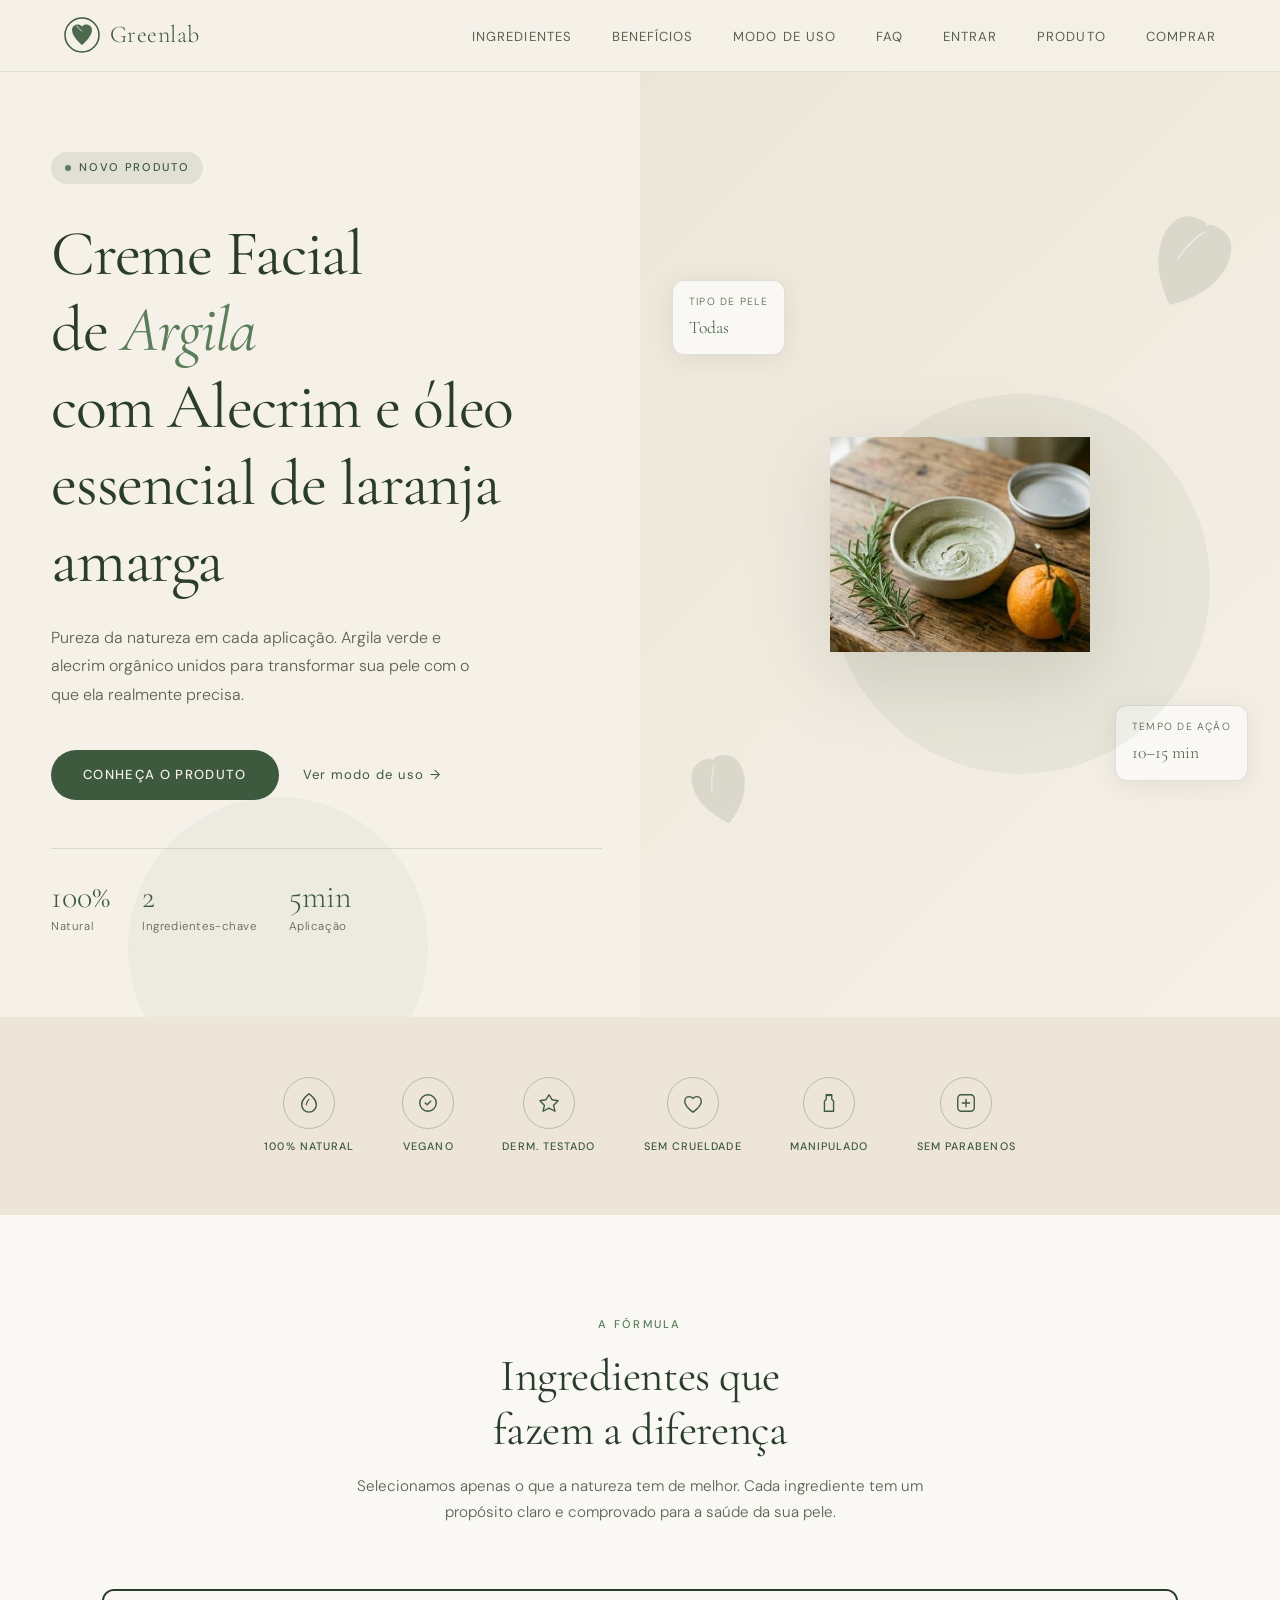
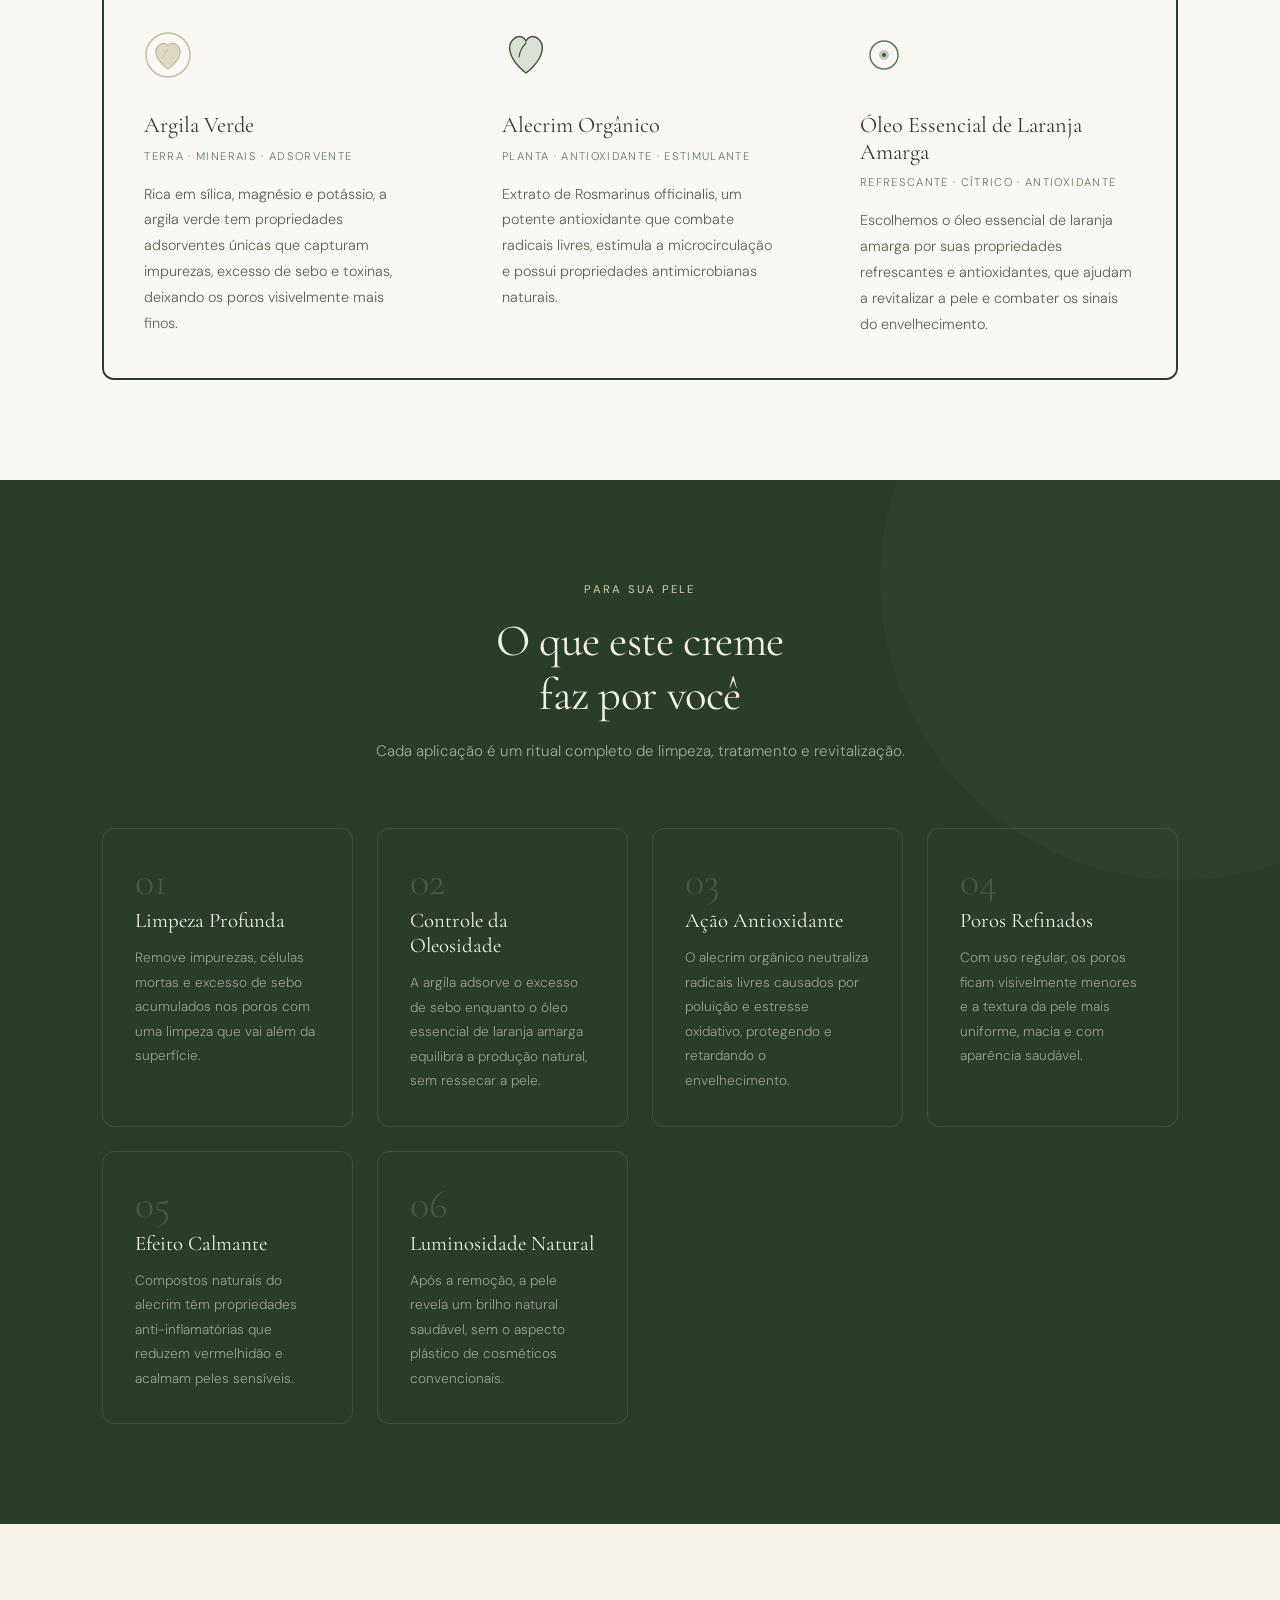
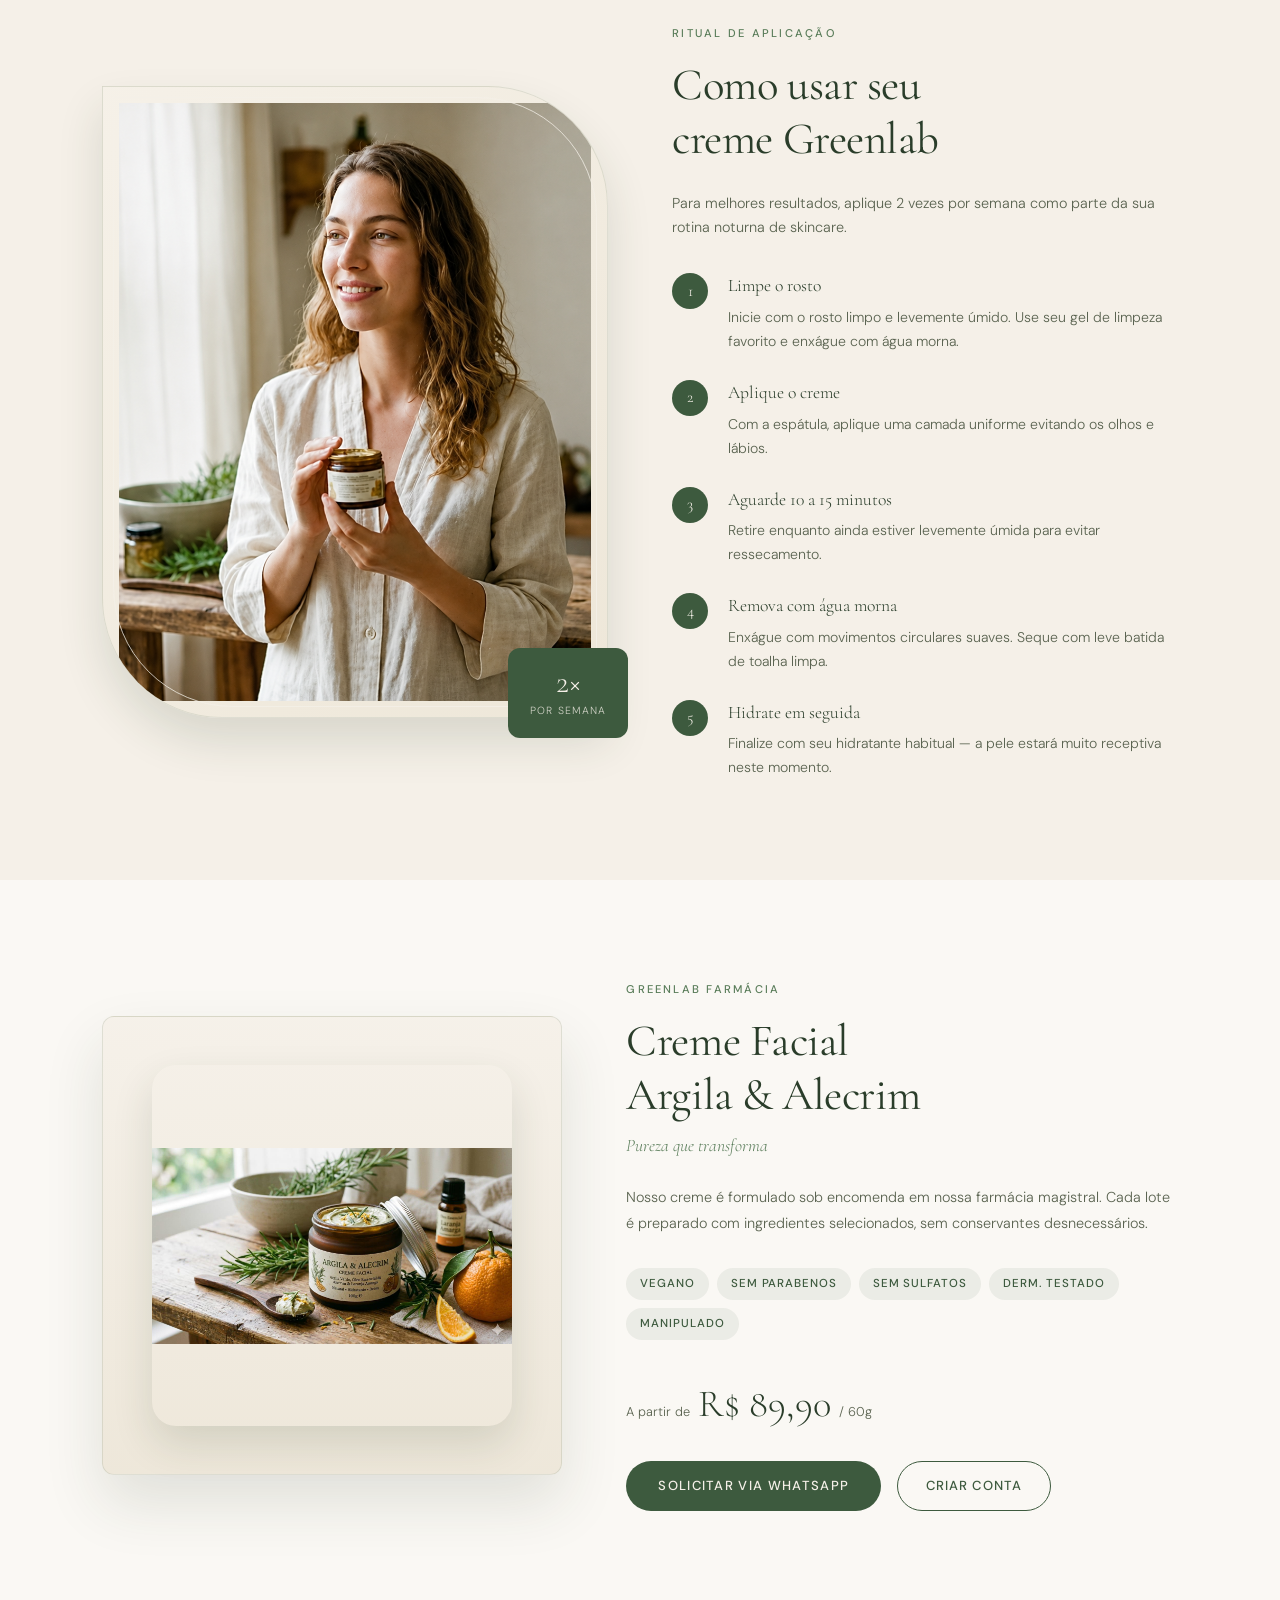
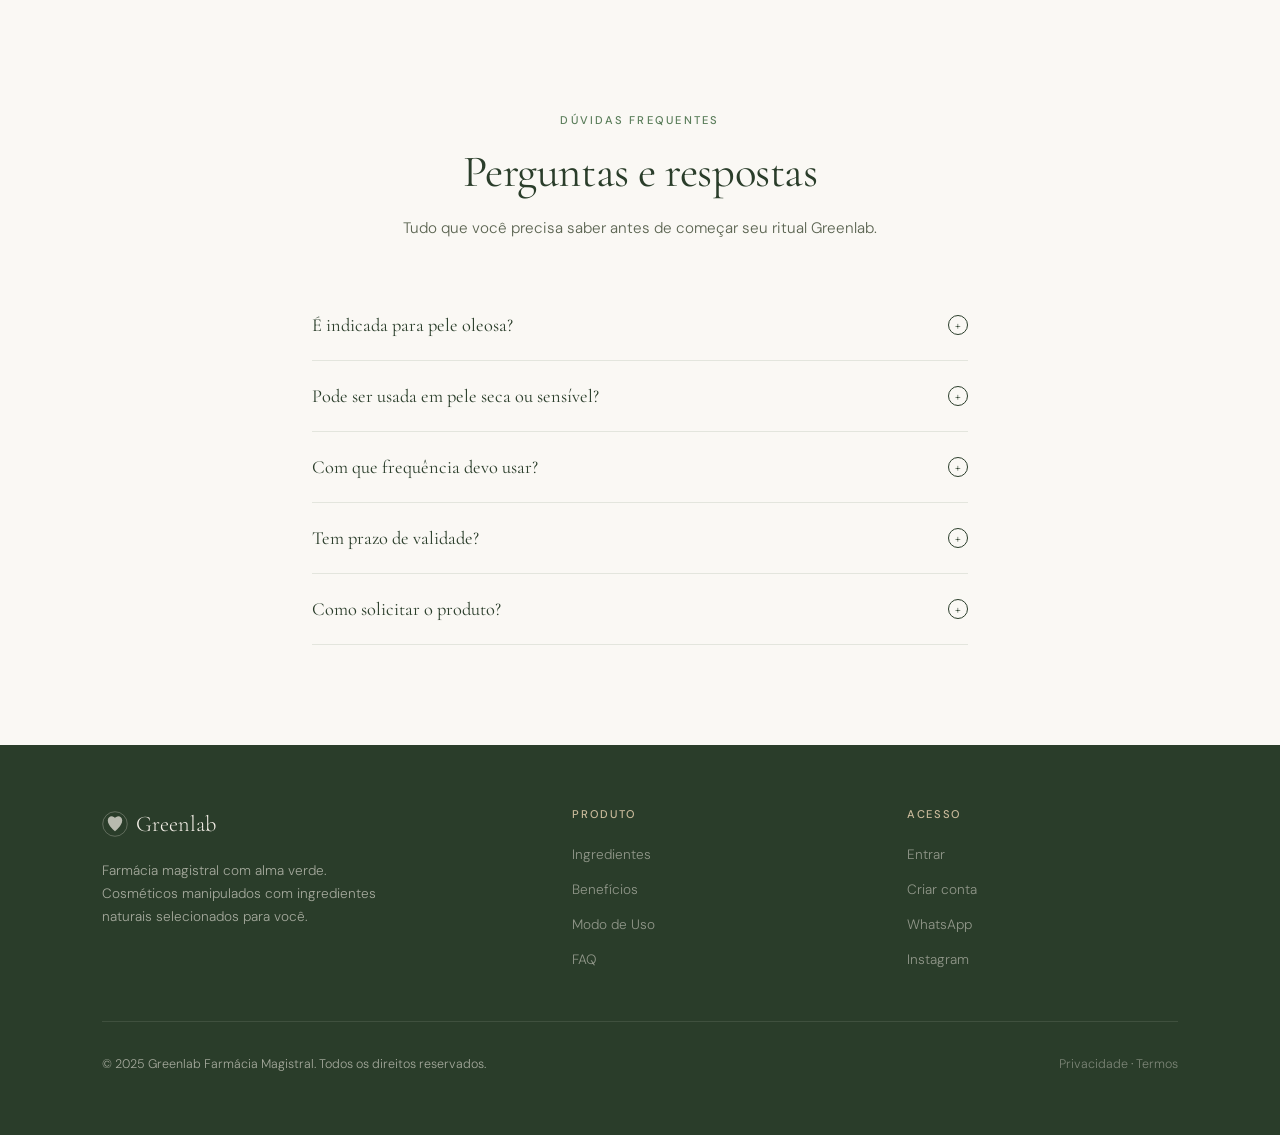
==== commit c397df70: "Ajustando imagens" ====
--- a/Site/index.html
+++ b/Site/index.html
@@ -235,89 +235,89 @@
   </section>
 
   <!-- ==================== MODO DE USO ==================== -->
-  <section class="modo-uso" id="modo-uso">
-    <div class="modo-uso-inner">
-      <div class="modo-uso-visual">
-        <div class="uso-img-wrap">
-          <img 
-            src="images/foto.png" 
-            alt="Creme Facial Greenlab Argila e Alecrim" 
-          />
-        </div>
-        <div class="uso-badge-float">
-          <div class="uso-badge-num">2×</div>
-          <div class="uso-badge-text">por semana</div>
-        </div>
-      </div>
-
-      <div class="modo-uso-content">
-        <span class="overline">Ritual de aplicação</span>
-        <h2>Como usar seu <br>creme Greenlab</h2>
-        <p style="color:var(--texto-suave);font-size:0.9rem;margin-bottom:0.5rem">
-          Para melhores resultados, aplique 2 vezes por semana como parte da sua rotina noturna de skincare.
-        </p>
-        <div class="passos">
-          <div class="passo">
-            <div class="passo-num">1</div>
-            <div><p class="passo-titulo">Limpe o rosto</p><p class="passo-desc">Inicie com o rosto limpo e levemente úmido. Use seu gel de limpeza favorito e enxágue com água morna.</p></div>
-          </div>
-          <div class="passo">
-            <div class="passo-num">2</div>
-            <div><p class="passo-titulo">Aplique o creme</p><p class="passo-desc">Com a espátula, aplique uma camada uniforme evitando os olhos e lábios.</p></div>
-          </div>
-          <div class="passo">
-            <div class="passo-num">3</div>
-            <div><p class="passo-titulo">Aguarde 10 a 15 minutos</p><p class="passo-desc">Retire enquanto ainda estiver levemente úmida para evitar ressecamento.</p></div>
-          </div>
-          <div class="passo">
-            <div class="passo-num">4</div>
-            <div><p class="passo-titulo">Remova com água morna</p><p class="passo-desc">Enxágue com movimentos circulares suaves. Seque com leve batida de toalha limpa.</p></div>
-          </div>
-          <div class="passo">
-            <div class="passo-num">5</div>
-            <div><p class="passo-titulo">Hidrate em seguida</p><p class="passo-desc">Finalize com seu hidratante habitual — a pele estará muito receptiva neste momento.</p></div>
-          </div>
-        </div>
-      </div>
-    </div>
-  </section>
+<section class="modo-uso" id="modo-uso">
+  <div class="modo-uso-inner">
+
+    <div class="modo-uso-visual" style="position:relative">
+      <div class="uso-img-wrap">
+        <img src="images/foto.png" alt="Creme Facial Greenlab Argila e Alecrim" />
+      </div>
+      <div class="uso-badge-float">
+        <div class="uso-badge-num">2×</div>
+        <div class="uso-badge-text">por semana</div>
+      </div>
+    </div>
+
+    <div class="modo-uso-content">
+      <span class="overline">Ritual de aplicação</span>
+      <h2>Como usar seu<br>creme Greenlab</h2>
+      <p style="color:var(--texto-suave);font-size:0.9rem;margin-bottom:0.5rem">
+        Para melhores resultados, aplique 2 vezes por semana como parte da sua rotina noturna de skincare.
+      </p>
+      <div class="passos">
+        <div class="passo">
+          <div class="passo-num">1</div>
+          <div><p class="passo-titulo">Limpe o rosto</p><p class="passo-desc">Inicie com o rosto limpo e levemente úmido. Use seu gel de limpeza favorito e enxágue com água morna.</p></div>
+        </div>
+        <div class="passo">
+          <div class="passo-num">2</div>
+          <div><p class="passo-titulo">Aplique o creme</p><p class="passo-desc">Com a espátula, aplique uma camada uniforme evitando os olhos e lábios.</p></div>
+        </div>
+        <div class="passo">
+          <div class="passo-num">3</div>
+          <div><p class="passo-titulo">Aguarde 10 a 15 minutos</p><p class="passo-desc">Retire enquanto ainda estiver levemente úmida para evitar ressecamento.</p></div>
+        </div>
+        <div class="passo">
+          <div class="passo-num">4</div>
+          <div><p class="passo-titulo">Remova com água morna</p><p class="passo-desc">Enxágue com movimentos circulares suaves. Seque com leve batida de toalha limpa.</p></div>
+        </div>
+        <div class="passo">
+          <div class="passo-num">5</div>
+          <div><p class="passo-titulo">Hidrate em seguida</p><p class="passo-desc">Finalize com seu hidratante habitual — a pele estará muito receptiva neste momento.</p></div>
+        </div>
+      </div>
+    </div>
+
+  </div>
+</section>
 
   <!-- ==================== PRODUTO / CTA ==================== -->
   <section class="produto-cta" id="produto">
-    <div class="produto-inner">
-      <div class="produto-img-area">
-        <svg class="produto-img-leaf produto-img-leaf-1" viewBox="0 0 70 90" fill="none"><path d="M35 85C35 85 5 65 5 35C5 12 18 5 28 6C30.5 6.3 32.5 7.5 35 9.5C37.5 7.5 39.5 6.3 42 6C52 5 65 12 65 35C65 65 35 85 35 85Z" fill="#3d5a3e"/></svg>
-        <svg class="produto-img-leaf produto-img-leaf-2" viewBox="0 0 60 80" fill="none"><path d="M30 74C30 74 4 56 4 30C4 10 15 4 24 5C26 5.3 28 6.5 30 8.5C32 6.5 34 5.3 36 5C45 4 56 10 56 30C56 56 30 74 30 74Z" fill="#3d5a3e"/></svg>
-        <div class="modo-uso-visual">
-          <div class="uso-img-wrap">
-            <img src="images/mascara.jpeg" alt="Creme Facial Greenlab Argila e Alecrim" />
-          </div>
-        </div>
-      </div>
-      <div class="produto-info">
-        <span class="overline">Greenlab Farmácia</span>
-        <h2>Creme Facial<br>Argila &amp; Alecrim</h2>
-        <p class="produto-subtitulo">Pureza que transforma</p>
-        <p class="produto-desc">Nosso creme é formulada sob encomenda em nossa farmácia magistral. Cada lote é preparado com ingredientes selecionados, sem conservantes desnecessários.</p>
-        <div class="produto-tags">
-          <span class="produto-tag">Vegano</span>
-          <span class="produto-tag">Sem Parabenos</span>
-          <span class="produto-tag">Sem Sulfatos</span>
-          <span class="produto-tag">Derm. Testado</span>
-          <span class="produto-tag">Manipulado</span>
-        </div>
-        <div class="produto-preco">
-          <span class="preco-label">A partir de</span>
-          <span class="preco-valor">R$ 89,90</span>
-          <span class="preco-ml">/ 60g</span>
-        </div>
-        <div class="produto-acoes">
-          <a href="https://wa.me/5516900000000" class="btn-primary">Solicitar via WhatsApp</a>
-          <a href="cadastro.html" class="btn-secondary">Criar conta</a>
-        </div>
-      </div>
-    </div>
-  </section>
+  <div class="produto-inner">
+
+    <div class="produto-img-area">
+      <img
+        src="images/mascara.jpeg"
+        alt="Creme Facial Greenlab Argila e Alecrim"
+        class="produto-img"
+      />
+    </div>
+
+    <div class="produto-info">
+      <span class="overline">Greenlab Farmácia</span>
+      <h2>Creme Facial<br>Argila &amp; Alecrim</h2>
+      <p class="produto-subtitulo">Pureza que transforma</p>
+      <p class="produto-desc">Nosso creme é formulado sob encomenda em nossa farmácia magistral. Cada lote é preparado com ingredientes selecionados, sem conservantes desnecessários.</p>
+      <div class="produto-tags">
+        <span class="produto-tag">Vegano</span>
+        <span class="produto-tag">Sem Parabenos</span>
+        <span class="produto-tag">Sem Sulfatos</span>
+        <span class="produto-tag">Derm. Testado</span>
+        <span class="produto-tag">Manipulado</span>
+      </div>
+      <div class="produto-preco">
+        <span class="preco-label">A partir de</span>
+        <span class="preco-valor">R$ 89,90</span>
+        <span class="preco-ml">/ 60g</span>
+      </div>
+      <div class="produto-acoes">
+        <a href="https://wa.me/5516900000000" class="btn-primary">Solicitar via WhatsApp</a>
+        <a href="cadastro.html" class="btn-secondary">Criar conta</a>
+      </div>
+    </div>
+
+  </div>
+</section>
 
   <!-- ==================== FAQ ==================== -->
   <section class="faq" id="faq">
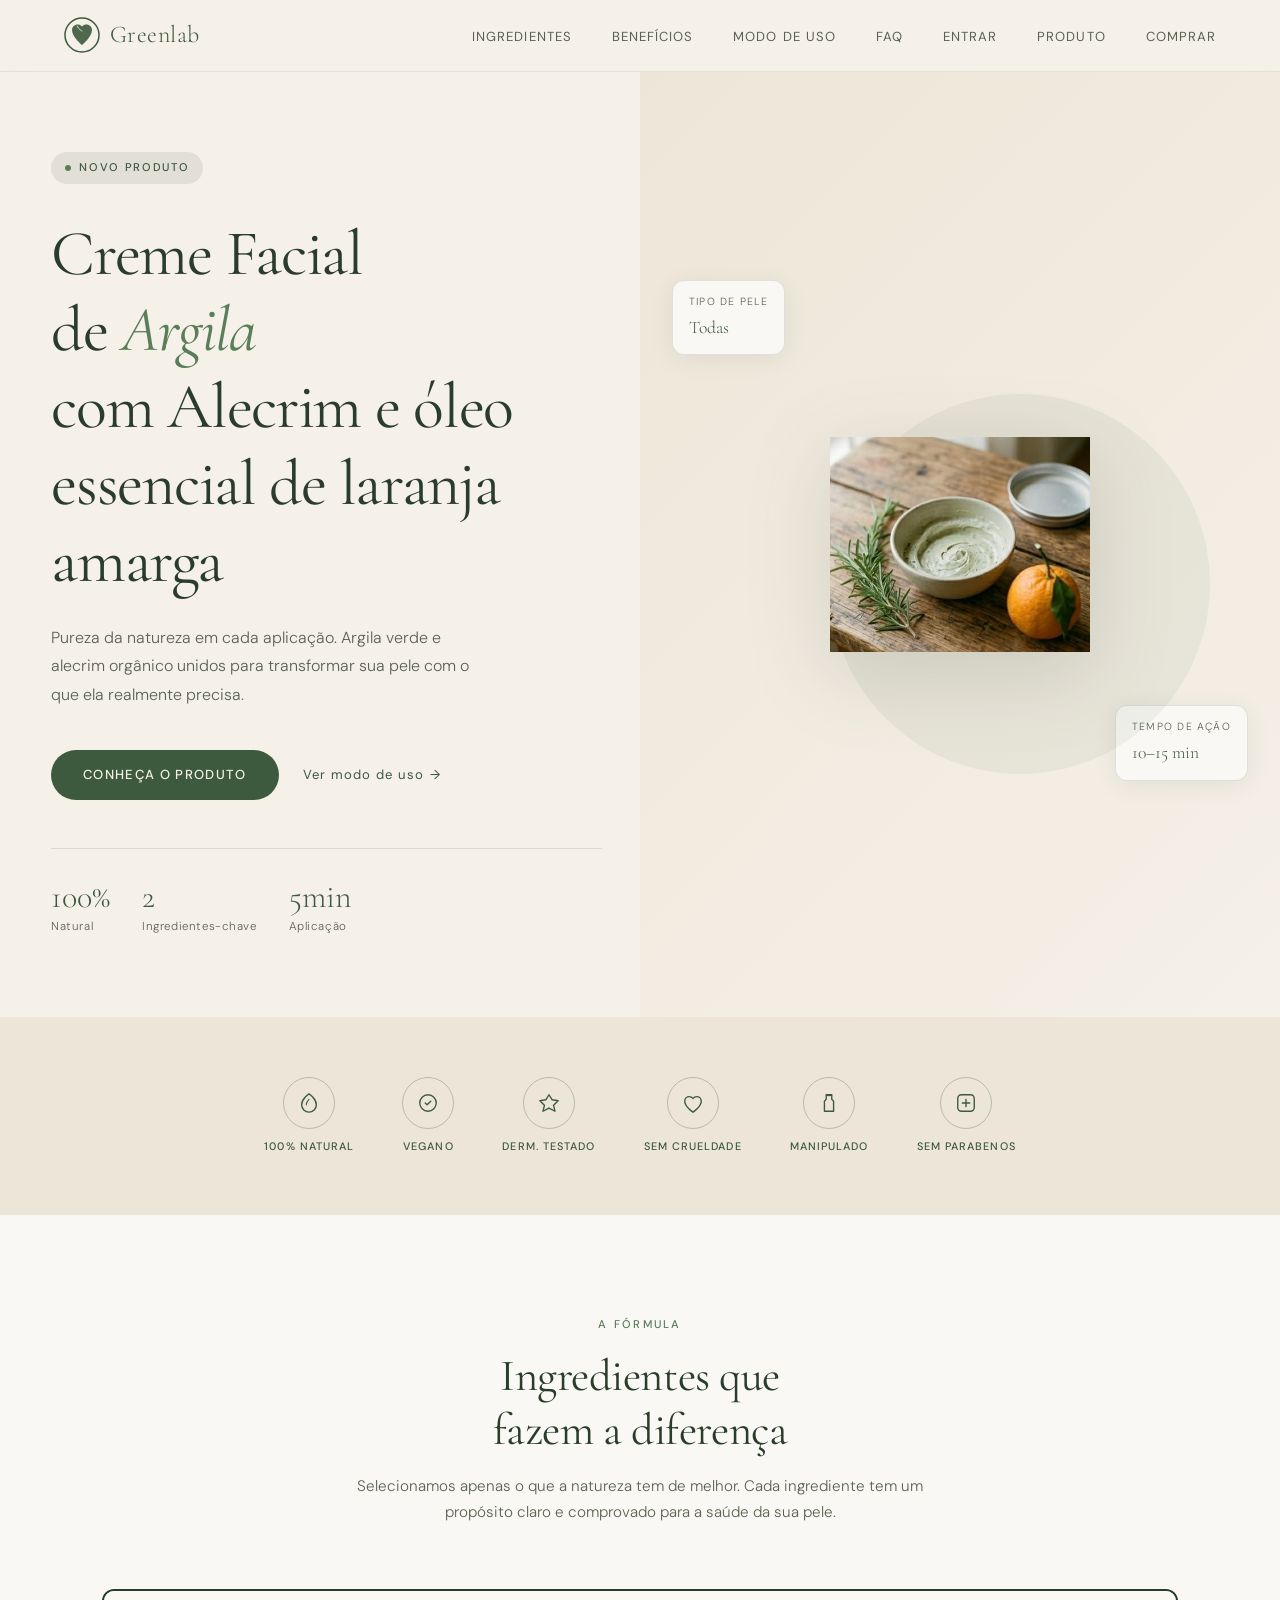
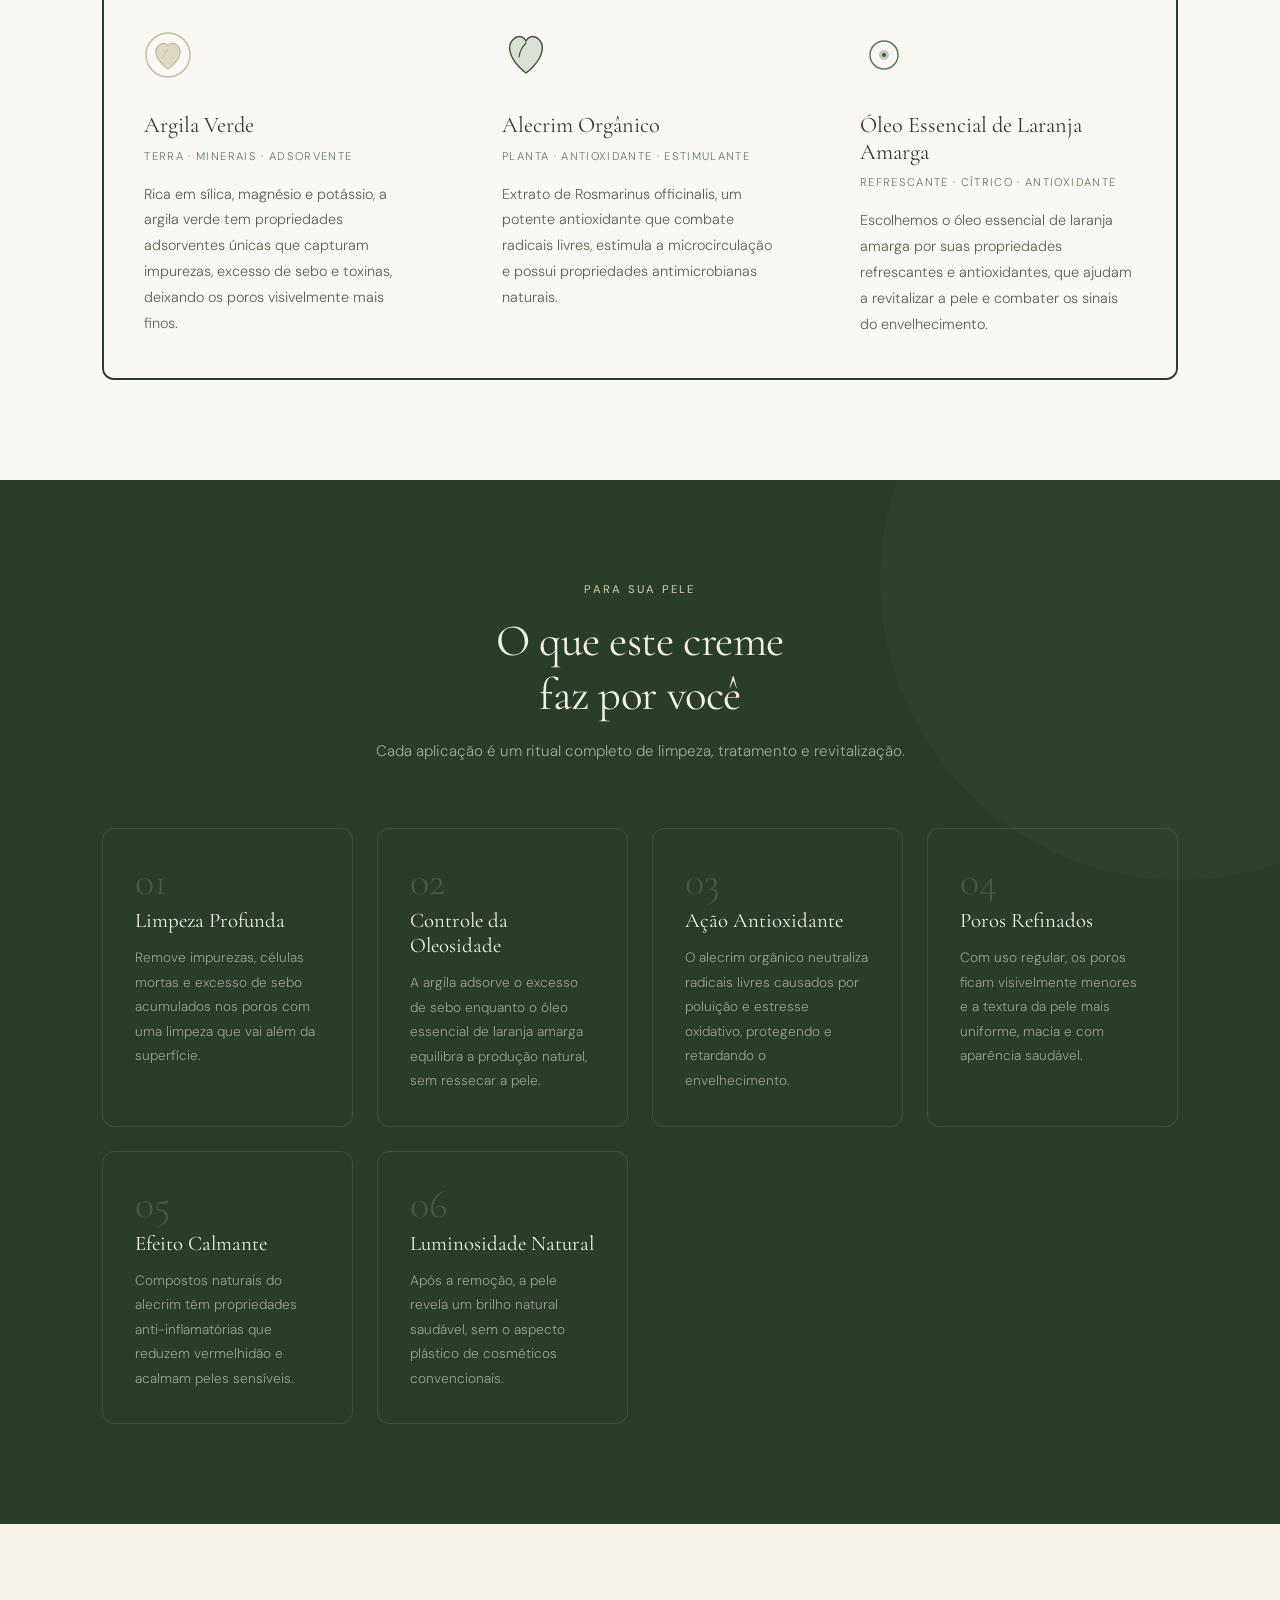
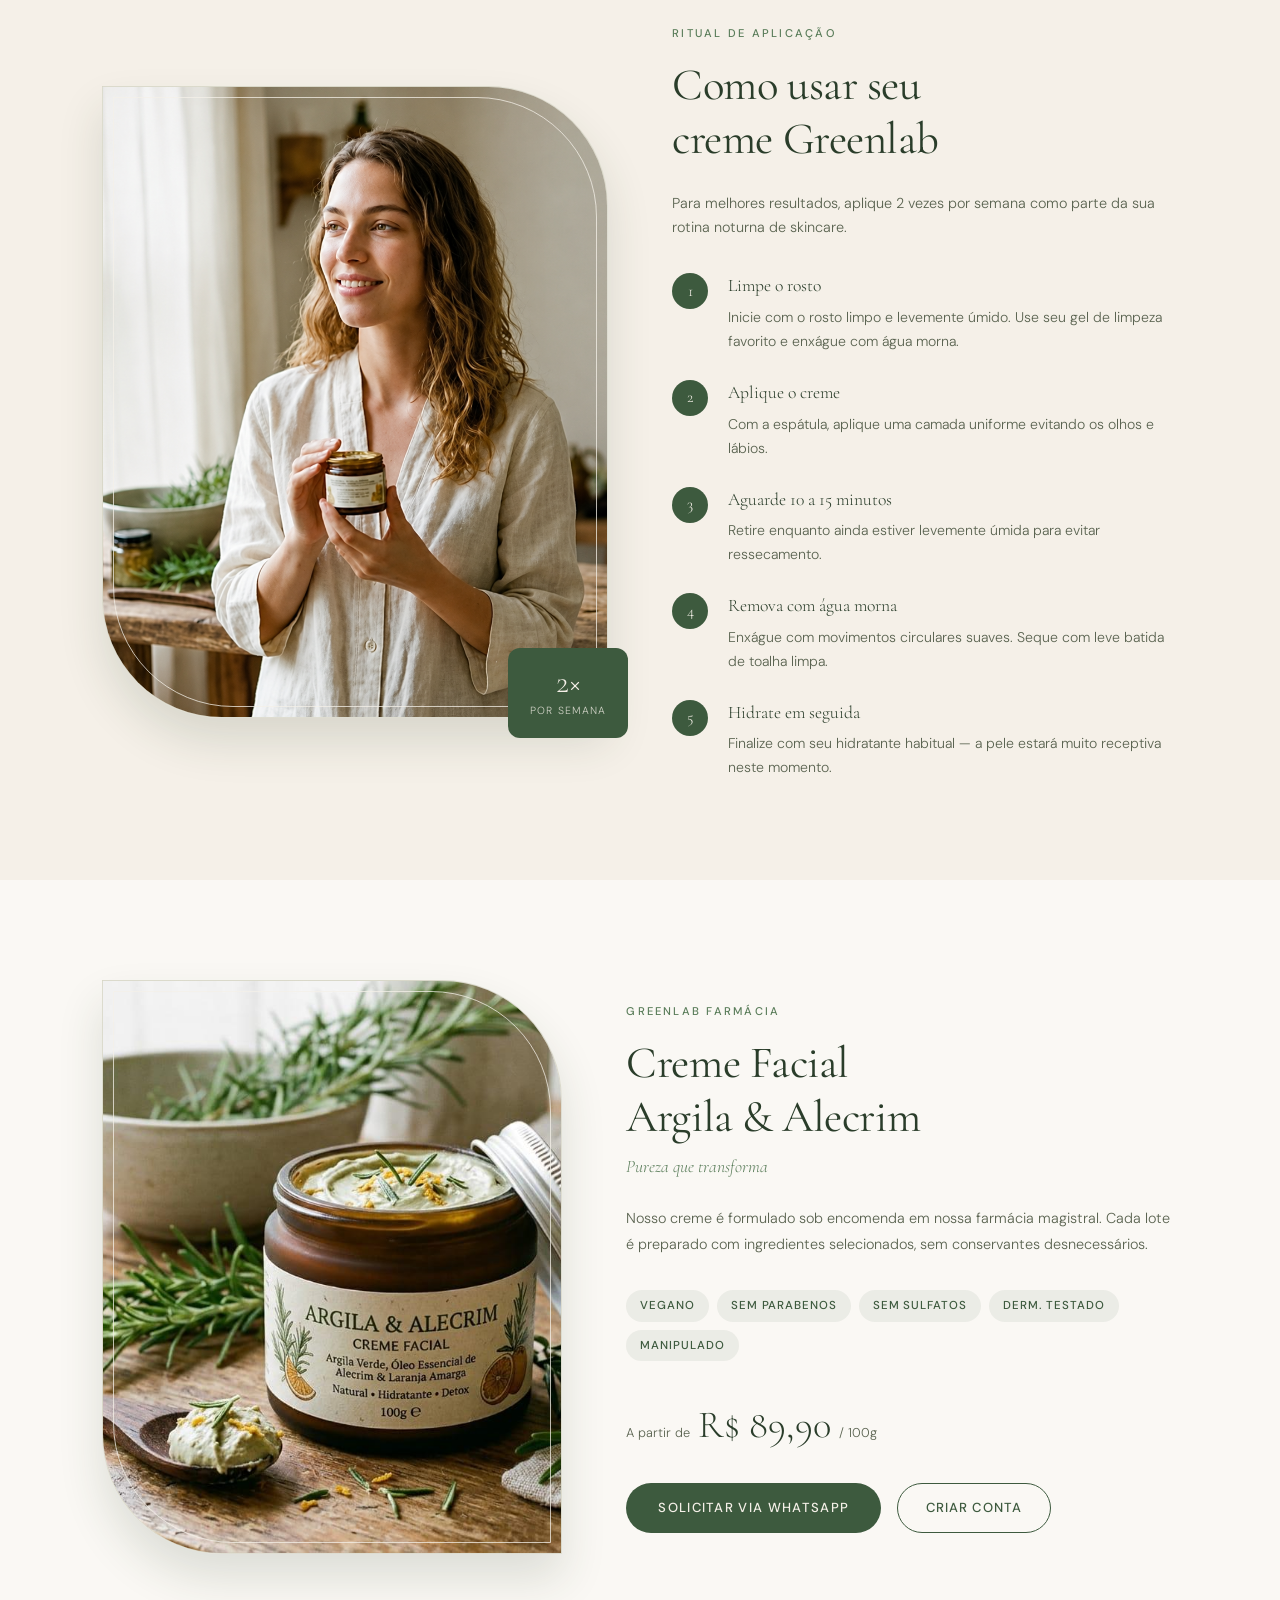
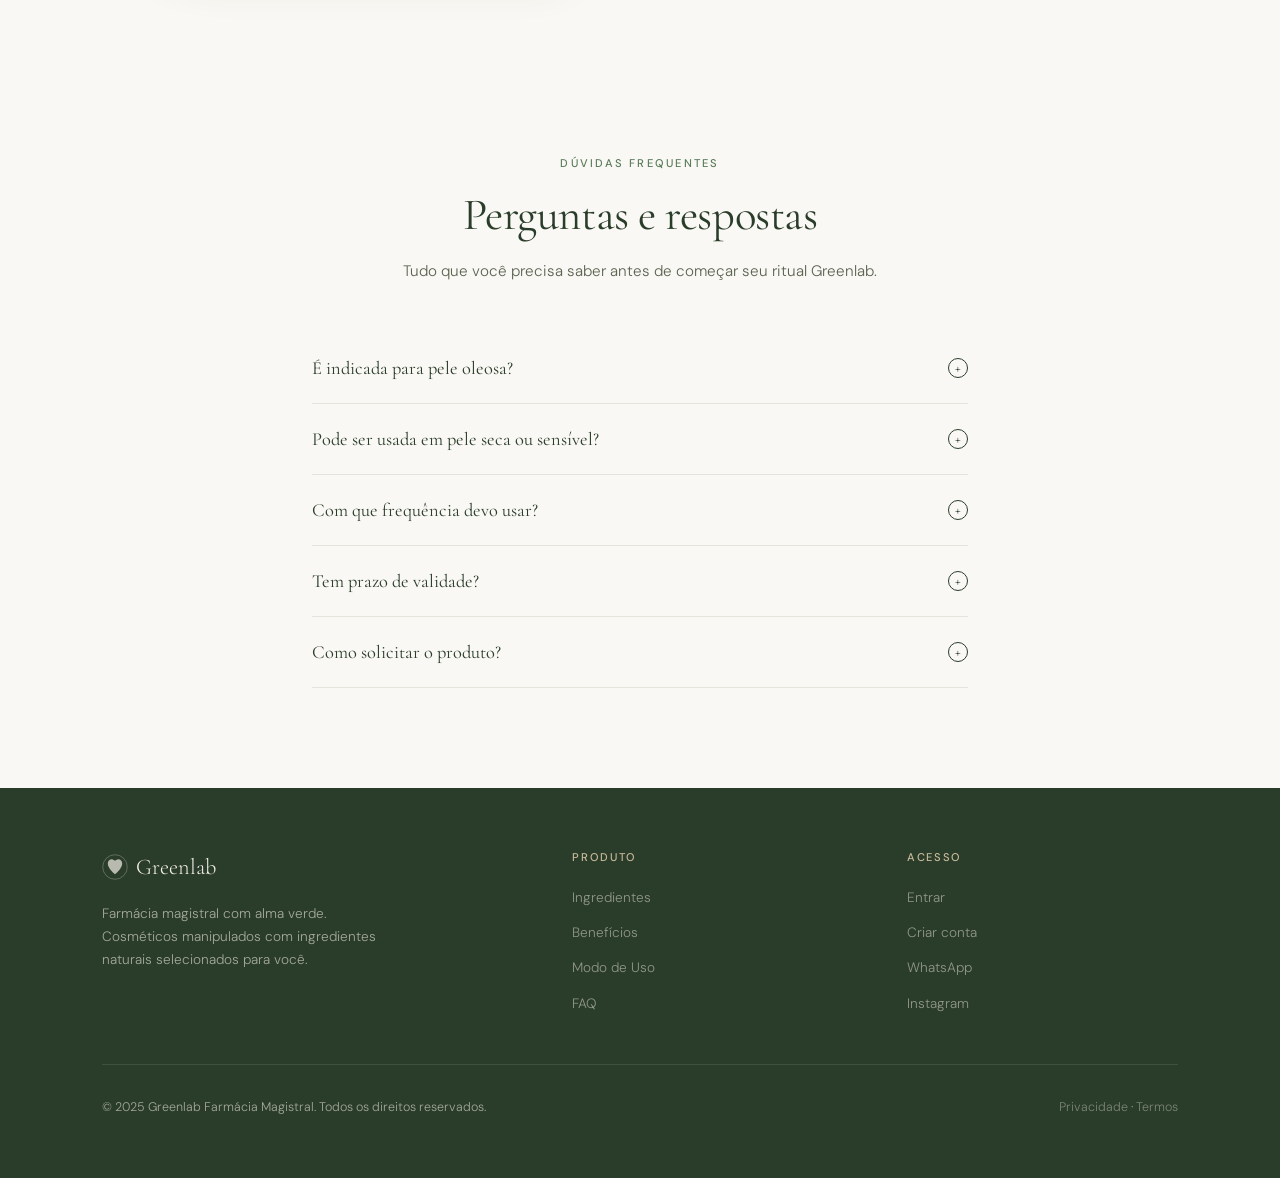
==== commit 95ccabf9: "Ajuste de gramas" ====
--- a/Site/index.html
+++ b/Site/index.html
@@ -308,7 +308,7 @@
       <div class="produto-preco">
         <span class="preco-label">A partir de</span>
         <span class="preco-valor">R$ 89,90</span>
-        <span class="preco-ml">/ 60g</span>
+        <span class="preco-ml">/ 100g</span>
       </div>
       <div class="produto-acoes">
         <a href="https://wa.me/5516900000000" class="btn-primary">Solicitar via WhatsApp</a>
--- a/Site/css/style.css
+++ b/Site/css/style.css
@@ -377,3 +377,382 @@
   .selos        { gap: 1.5rem; }
   .footer-inner { grid-template-columns: 1fr; gap: 2rem; }
 }
+/* ============================================================
+   GREENLAB — STYLE.CSS
+   CSS Global: variáveis, reset, tipografia, botões, nav, footer
+   ============================================================ */
+
+/* ------------------------------------------------------------
+   VARIÁVEIS GLOBAIS
+   ------------------------------------------------------------ */
+:root {
+  --verde:        #3d5a3e;
+  --verde-claro:  #5a7d5a;
+  --verde-musgo:  #2a3d2a;
+  --creme:        #f5f0e8;
+  --creme-escuro: #ede6d8;
+  --branco:       #faf8f4;
+  --texto:        #2a3020;
+  --texto-suave:  #5a6350;
+  --detalhe:      #c8b99a;
+
+  --fonte-titulo: 'Cormorant Garamond', Georgia, serif;
+  --fonte-corpo:  'DM Sans', sans-serif;
+
+  --raio:    2px;
+  --raio-lg: 12px;
+  --sombra:  0 4px 24px rgba(42, 61, 34, 0.08);
+
+  --nav-height: 72px;
+}
+
+/* ------------------------------------------------------------
+   RESET
+   ------------------------------------------------------------ */
+*, *::before, *::after {
+  box-sizing: border-box;
+  margin: 0;
+  padding: 0;
+}
+
+html { scroll-behavior: smooth; }
+
+body {
+  background: var(--branco);
+  color: var(--texto);
+  font-family: var(--fonte-corpo);
+  font-weight: 300;
+  line-height: 1.7;
+  font-size: 16px;
+  overflow-x: hidden;
+}
+
+img { display: block; max-width: 100%; }
+
+a { text-decoration: none; }
+
+/* ------------------------------------------------------------
+   TIPOGRAFIA
+   ------------------------------------------------------------ */
+h1, h2, h3, h4 {
+  font-family: var(--fonte-titulo);
+  font-weight: 400;
+  line-height: 1.2;
+}
+
+h1 { font-size: clamp(2.4rem, 5vw, 4rem); letter-spacing: -0.02em; }
+h2 { font-size: clamp(1.8rem, 3.5vw, 2.8rem); letter-spacing: -0.01em; }
+h3 { font-size: clamp(1.3rem, 2vw, 1.8rem); }
+
+.overline {
+  display: block;
+  font-family: var(--fonte-corpo);
+  font-size: 0.7rem;
+  font-weight: 500;
+  letter-spacing: 0.2em;
+  text-transform: uppercase;
+  color: var(--verde-claro);
+}
+
+/* ------------------------------------------------------------
+   BOTÕES
+   ------------------------------------------------------------ */
+.btn-primary {
+  display: inline-block;
+  background: var(--verde);
+  color: var(--creme);
+  padding: 14px 32px;
+  border-radius: 40px;
+  font-family: var(--fonte-corpo);
+  font-size: 0.82rem;
+  font-weight: 500;
+  letter-spacing: 0.1em;
+  text-transform: uppercase;
+  border: none;
+  cursor: pointer;
+  transition: background 0.2s, transform 0.15s, box-shadow 0.2s;
+}
+.btn-primary:hover {
+  background: var(--verde-musgo);
+  transform: translateY(-2px);
+  box-shadow: 0 8px 24px rgba(42, 61, 34, 0.2);
+}
+
+.btn-secondary {
+  display: inline-block;
+  background: transparent;
+  color: var(--verde);
+  padding: 13px 28px;
+  border-radius: 40px;
+  border: 1.5px solid var(--verde);
+  font-family: var(--fonte-corpo);
+  font-size: 0.82rem;
+  font-weight: 500;
+  letter-spacing: 0.08em;
+  text-transform: uppercase;
+  cursor: pointer;
+  transition: background 0.2s, color 0.2s;
+}
+.btn-secondary:hover {
+  background: var(--verde);
+  color: var(--creme);
+}
+
+.btn-ghost {
+  display: inline-flex;
+  align-items: center;
+  gap: 6px;
+  color: var(--verde);
+  font-size: 0.82rem;
+  font-weight: 400;
+  letter-spacing: 0.08em;
+  background: none;
+  border: none;
+  cursor: pointer;
+  transition: gap 0.2s;
+}
+.btn-ghost::after { content: '→'; }
+.btn-ghost:hover  { gap: 10px; }
+
+/* ------------------------------------------------------------
+   SECTION HEADER (padrão reutilizável)
+   ------------------------------------------------------------ */
+.section-header {
+  text-align: center;
+  max-width: 600px;
+  margin: 0 auto 4rem;
+}
+.section-header .overline { margin-bottom: 1rem; }
+.section-header h2 { color: var(--verde-musgo); margin-bottom: 1rem; }
+.section-header p  { color: var(--texto-suave); font-size: 0.95rem; }
+
+/* ------------------------------------------------------------
+   NAVBAR
+   ------------------------------------------------------------ */
+nav {
+  position: fixed;
+  top: 0; left: 0; right: 0;
+  z-index: 100;
+  background: rgba(245, 240, 232, 0.92);
+  backdrop-filter: blur(12px);
+  -webkit-backdrop-filter: blur(12px);
+  border-bottom: 1px solid rgba(61, 90, 62, 0.1);
+  padding: 0 5%;
+  height: var(--nav-height);
+  display: flex;
+  align-items: center;
+  justify-content: space-between;
+}
+
+.nav-logo {
+  display: flex;
+  align-items: center;
+  gap: 10px;
+  text-decoration: none;
+}
+.nav-logo-text {
+  font-family: var(--fonte-titulo);
+  font-size: 1.5rem;
+  color: var(--verde);
+  letter-spacing: 0.02em;
+}
+
+.nav-links {
+  display: flex;
+  list-style: none;
+  gap: 2.5rem;
+}
+.nav-links a {
+  color: var(--texto-suave);
+  font-size: 0.82rem;
+  letter-spacing: 0.08em;
+  text-transform: uppercase;
+  font-weight: 400;
+  transition: color 0.2s;
+}
+.nav-links a:hover { color: var(--verde); }
+
+.nav-cta {
+  background: var(--verde) !important;
+  color: var(--creme) !important;
+  padding: 10px 22px;
+  border-radius: 40px;
+  transition: background 0.2s, transform 0.15s !important;
+}
+.nav-cta:hover {
+  background: var(--verde-musgo) !important;
+  transform: translateY(-1px);
+}
+
+.nav-hamburger {
+  display: none;
+  flex-direction: column;
+  gap: 5px;
+  background: none;
+  border: none;
+  cursor: pointer;
+  padding: 4px;
+}
+.nav-hamburger span {
+  display: block;
+  width: 24px; height: 1.5px;
+  background: var(--verde);
+  transition: all 0.3s;
+}
+
+.nav-hamburger.active span:nth-child(1) {
+  transform: translateY(6px) rotate(45deg);
+}
+.nav-hamburger.active span:nth-child(2) {
+  opacity: 0;
+}
+.nav-hamburger.active span:nth-child(3) {
+  transform: translateY(-6px) rotate(-45deg);
+}
+
+/* ------------------------------------------------------------
+   SELOS (faixa reutilizável)
+   ------------------------------------------------------------ */
+.selos {
+  padding: 60px 8%;
+  background: var(--creme-escuro);
+  display: flex;
+  justify-content: center;
+  gap: 3rem;
+  flex-wrap: wrap;
+  align-items: center;
+}
+.selo {
+  display: flex;
+  flex-direction: column;
+  align-items: center;
+  gap: 0.5rem;
+  text-align: center;
+}
+.selo-icon-wrap {
+  width: 52px; height: 52px;
+  border-radius: 50%;
+  border: 1.5px solid rgba(61, 90, 62, 0.3);
+  display: flex;
+  align-items: center;
+  justify-content: center;
+}
+.selo-label {
+  font-size: 0.68rem;
+  font-weight: 500;
+  letter-spacing: 0.1em;
+  text-transform: uppercase;
+  color: var(--verde);
+}
+
+/* ------------------------------------------------------------
+   FOOTER
+   ------------------------------------------------------------ */
+footer {
+  background: var(--verde-musgo);
+  color: rgba(245, 240, 232, 0.6);
+  padding: 60px 8%;
+  text-align: left;
+}
+.footer-inner {
+  display: grid;
+  grid-template-columns: 1.5fr 1fr 1fr;
+  gap: 4rem;
+  padding-bottom: 3rem;
+  border-bottom: 1px solid rgba(245, 240, 232, 0.1);
+  margin-bottom: 2rem;
+}
+.footer-brand {
+  display: flex;
+  align-items: center;
+  gap: 8px;
+  margin-bottom: 1rem;
+}
+.footer-brand-text {
+  font-family: var(--fonte-titulo);
+  font-size: 1.4rem;
+  color: var(--creme);
+}
+.footer-tagline { font-size: 0.85rem; line-height: 1.7; }
+.footer-col-title {
+  font-size: 0.7rem;
+  font-weight: 500;
+  letter-spacing: 0.15em;
+  text-transform: uppercase;
+  color: var(--detalhe);
+  margin-bottom: 1rem;
+}
+.footer-links {
+  list-style: none;
+  display: flex;
+  flex-direction: column;
+  gap: 0.5rem;
+}
+.footer-links a {
+  color: rgba(245, 240, 232, 0.5);
+  font-size: 0.85rem;
+  transition: color 0.2s;
+}
+.footer-links a:hover { color: var(--creme); }
+.footer-bottom {
+  display: flex;
+  justify-content: space-between;
+  align-items: center;
+  font-size: 0.78rem;
+  flex-wrap: wrap;
+  gap: 1rem;
+  text-align: left;
+}
+.footer-bottom a { color: rgba(245, 240, 232, 0.4); }
+
+/* ------------------------------------------------------------
+   ANIMAÇÕES GLOBAIS
+   ------------------------------------------------------------ */
+@keyframes fadeUp {
+  from { opacity: 0; transform: translateY(24px); }
+  to   { opacity: 1; transform: translateY(0); }
+}
+@keyframes float {
+  0%, 100% { transform: translateY(0); }
+  50%       { transform: translateY(-10px); }
+}
+
+.animate-fadein    { animation: fadeUp 0.7s 0.00s ease both; }
+.animate-fadein-d1 { animation: fadeUp 0.7s 0.10s ease both; }
+.animate-fadein-d2 { animation: fadeUp 0.7s 0.20s ease both; }
+.animate-fadein-d3 { animation: fadeUp 0.7s 0.35s ease both; }
+.animate-fadein-d4 { animation: fadeUp 0.7s 0.50s ease both; }
+.float-anim        { animation: float 4s ease-in-out infinite; }
+
+/* ------------------------------------------------------------
+   RESPONSIVO GLOBAL
+   ------------------------------------------------------------ */
+@media (max-width: 900px) {
+  .nav-links {
+    display: none;
+    position: absolute;
+    top: var(--nav-height);
+    left: 0;
+    right: 0;
+    background: rgba(245, 240, 232, 0.98);
+    flex-direction: column;
+    gap: 0;
+    padding: 1.5rem 5%;
+    border-bottom: 1px solid rgba(61, 90, 62, 0.1);
+  }
+  .nav-links.open { display: flex; }
+  .nav-links li { width: 100%; }
+  .nav-links a {
+    display: block;
+    width: 100%;
+    padding: 0.85rem 0;
+    border-bottom: 1px solid rgba(61, 90, 62, 0.08);
+  }
+  .nav-links a:last-child { border-bottom: none; }
+  .nav-hamburger { display: flex; }
+  .footer-inner { grid-template-columns: 1fr 1fr; }
+}
+@media (max-width: 600px) {
+  .selos        { gap: 1.5rem; }
+  .footer-inner { grid-template-columns: 1fr; gap: 2rem; }
+}
--- a/Site/css/home.css
+++ b/Site/css/home.css
@@ -16,23 +16,9 @@
   position: relative;
   overflow: hidden;
 }
-.hero::before {
-  content: '';
-  position: absolute;
-  top: -120px; right: -120px;
-  width: 500px; height: 500px;
-  border-radius: 50%;
-  background: rgba(61, 90, 62, 0.05);
-  pointer-events: none;
-}
+.hero::before,
 .hero::after {
-  content: '';
-  position: absolute;
-  bottom: -80px; left: 10%;
-  width: 300px; height: 300px;
-  border-radius: 50%;
-  background: rgba(61, 90, 62, 0.04);
-  pointer-events: none;
+  display: none;
 }
 
 .hero-content {
@@ -120,9 +106,7 @@
   width: 260px;
   filter: drop-shadow(0 20px 40px rgba(42, 61, 34, 0.15));
 }
-.hero-leaf { position: absolute; opacity: 0.12; }
-.hero-leaf-1 { top: 15%; right: 8%; width: 80px; transform: rotate(25deg); }
-.hero-leaf-2 { bottom: 20%; left: 8%; width: 60px; transform: rotate(-15deg); }
+.hero-leaf { display: none; }
 
 .floating-tag {
   position: absolute;
@@ -241,7 +225,6 @@
   display: flex;
   align-items: center;
   justify-content: center;
-  padding: 1rem;
   border: 1px solid rgba(61, 90, 62, 0.12);
   box-shadow: 0 24px 45px rgba(42, 61, 34, 0.14);
 }
@@ -323,39 +306,34 @@
   align-items: center;
 }
 .produto-img-area {
-  display: flex;
-  align-items: center;
-  justify-content: center;
-  padding: 3rem;
-  background: linear-gradient(180deg, rgba(245, 240, 232, 0.95), rgba(237, 230, 216, 0.95));
-  border-radius: var(--raio-lg);
-  aspect-ratio: 1;
-  position: relative;
-  box-shadow: 0 28px 60px rgba(42, 61, 34, 0.12);
+  position: relative;
+  border-radius: 0 120px 0 120px;
+  overflow: hidden;
+  background: linear-gradient(135deg, rgba(245, 240, 232, 0.96), rgba(237, 230, 216, 0.96));
+  aspect-ratio: 4/5;
+  display: flex;
+  align-items: center;
+  justify-content: center;
   border: 1px solid rgba(61, 90, 62, 0.12);
-}
-.produto-info {
-  max-width: 640px;
-}
-.produto-img-leaf { position: absolute; opacity: 0.08; }
-.produto-img-leaf-1 { top: 10%; left: 8%; width: 70px; transform: rotate(-20deg); }
-.produto-img-leaf-2 { bottom: 10%; right: 8%; width: 60px; transform: rotate(30deg); }
+  box-shadow: 0 24px 45px rgba(42, 61, 34, 0.14);
+}
+.produto-img-area::before {
+  content: '';
+  position: absolute;
+  inset: 10px;
+  border-radius: inherit;
+  border: 1px solid rgba(245, 240, 232, 0.75);
+  pointer-events: none;
+}
 .produto-img {
   width: 100%;
   height: 100%;
-  max-width: 360px;
-  object-fit: contain;
+  object-fit: cover;
   object-position: center;
-  display: block;
-  position: relative;
-  z-index: 1;
-  border-radius: 24px;
-  box-shadow: 0 18px 40px rgba(42, 61, 34, 0.14);
-  transition: transform 0.35s ease, box-shadow 0.35s ease;
-}
-.produto-img:hover {
-  transform: translateY(-4px) scale(1.02);
-  box-shadow: 0 24px 48px rgba(42, 61, 34, 0.18);
+  transition: transform 0.4s ease;
+}
+.produto-img-area:hover .produto-img {
+  transform: scale(1.04);
 }
 
 .produto-info .overline    { margin-bottom: 1rem; }
@@ -440,6 +418,15 @@
 @media (max-width: 600px) {
   .hero-stats          { gap: 1.5rem; }
   .floating-tag-1,
-  .floating-tag-2      { display: none; }
-}
-
+  .floating-tag-2      {
+    display: block;
+    left: 50%;
+    right: auto;
+    transform: translateX(-50%);
+    width: min(220px, calc(100% - 3rem));
+    position: absolute;
+  }
+  .floating-tag-1 { top: 8%; }
+  .floating-tag-2 { bottom: 10%; }
+}
+
